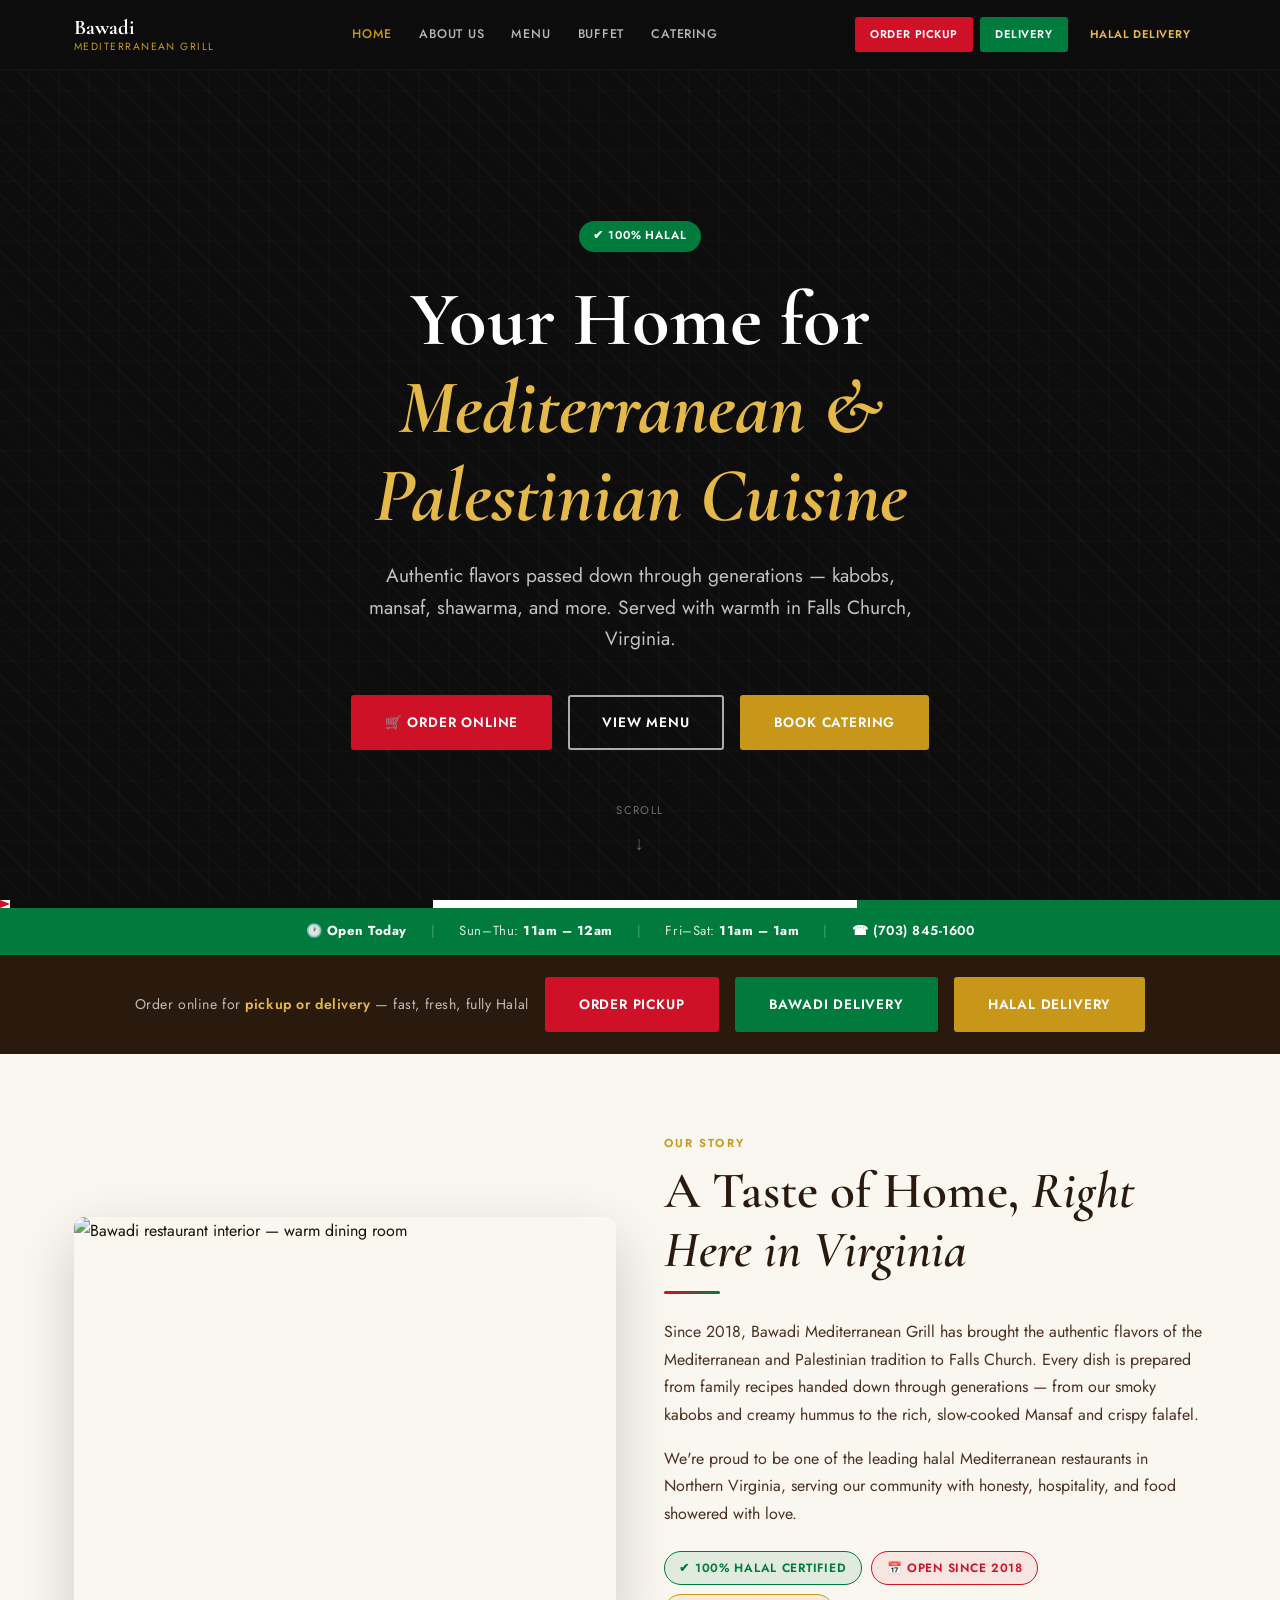
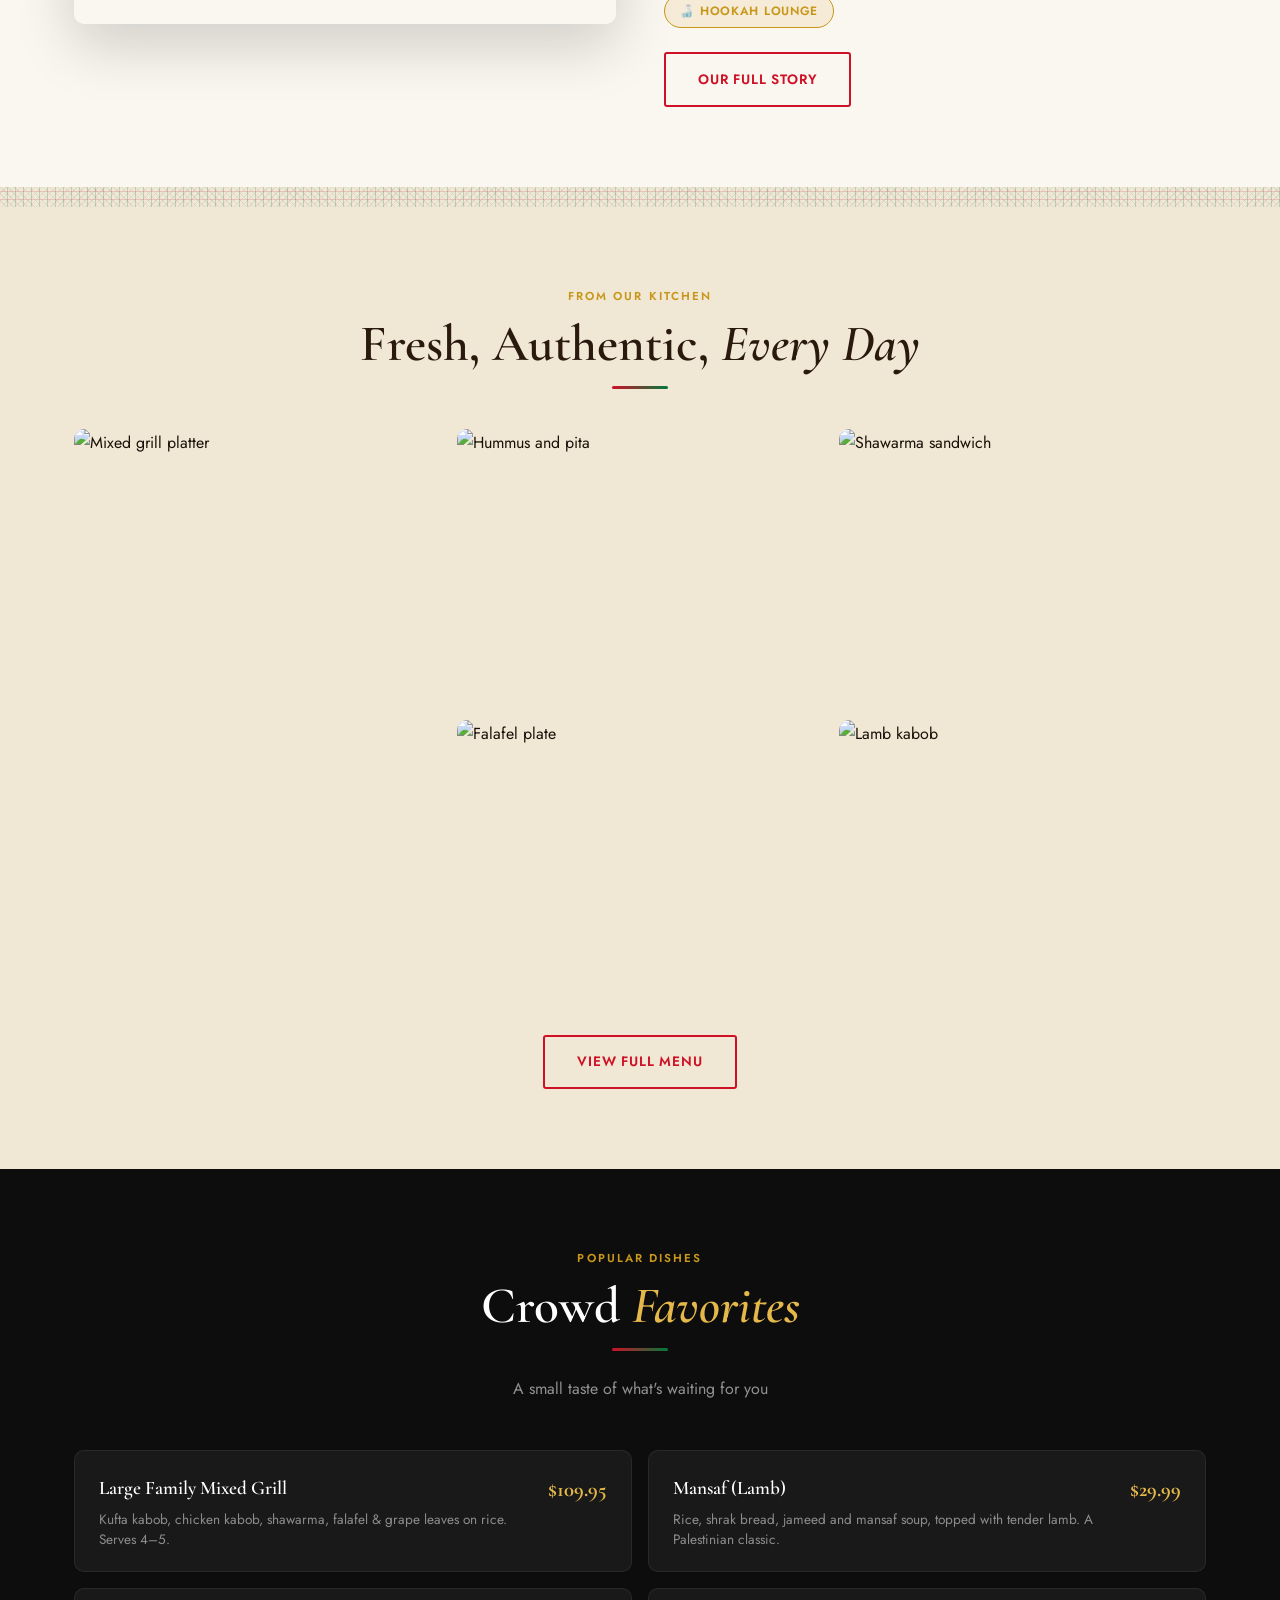
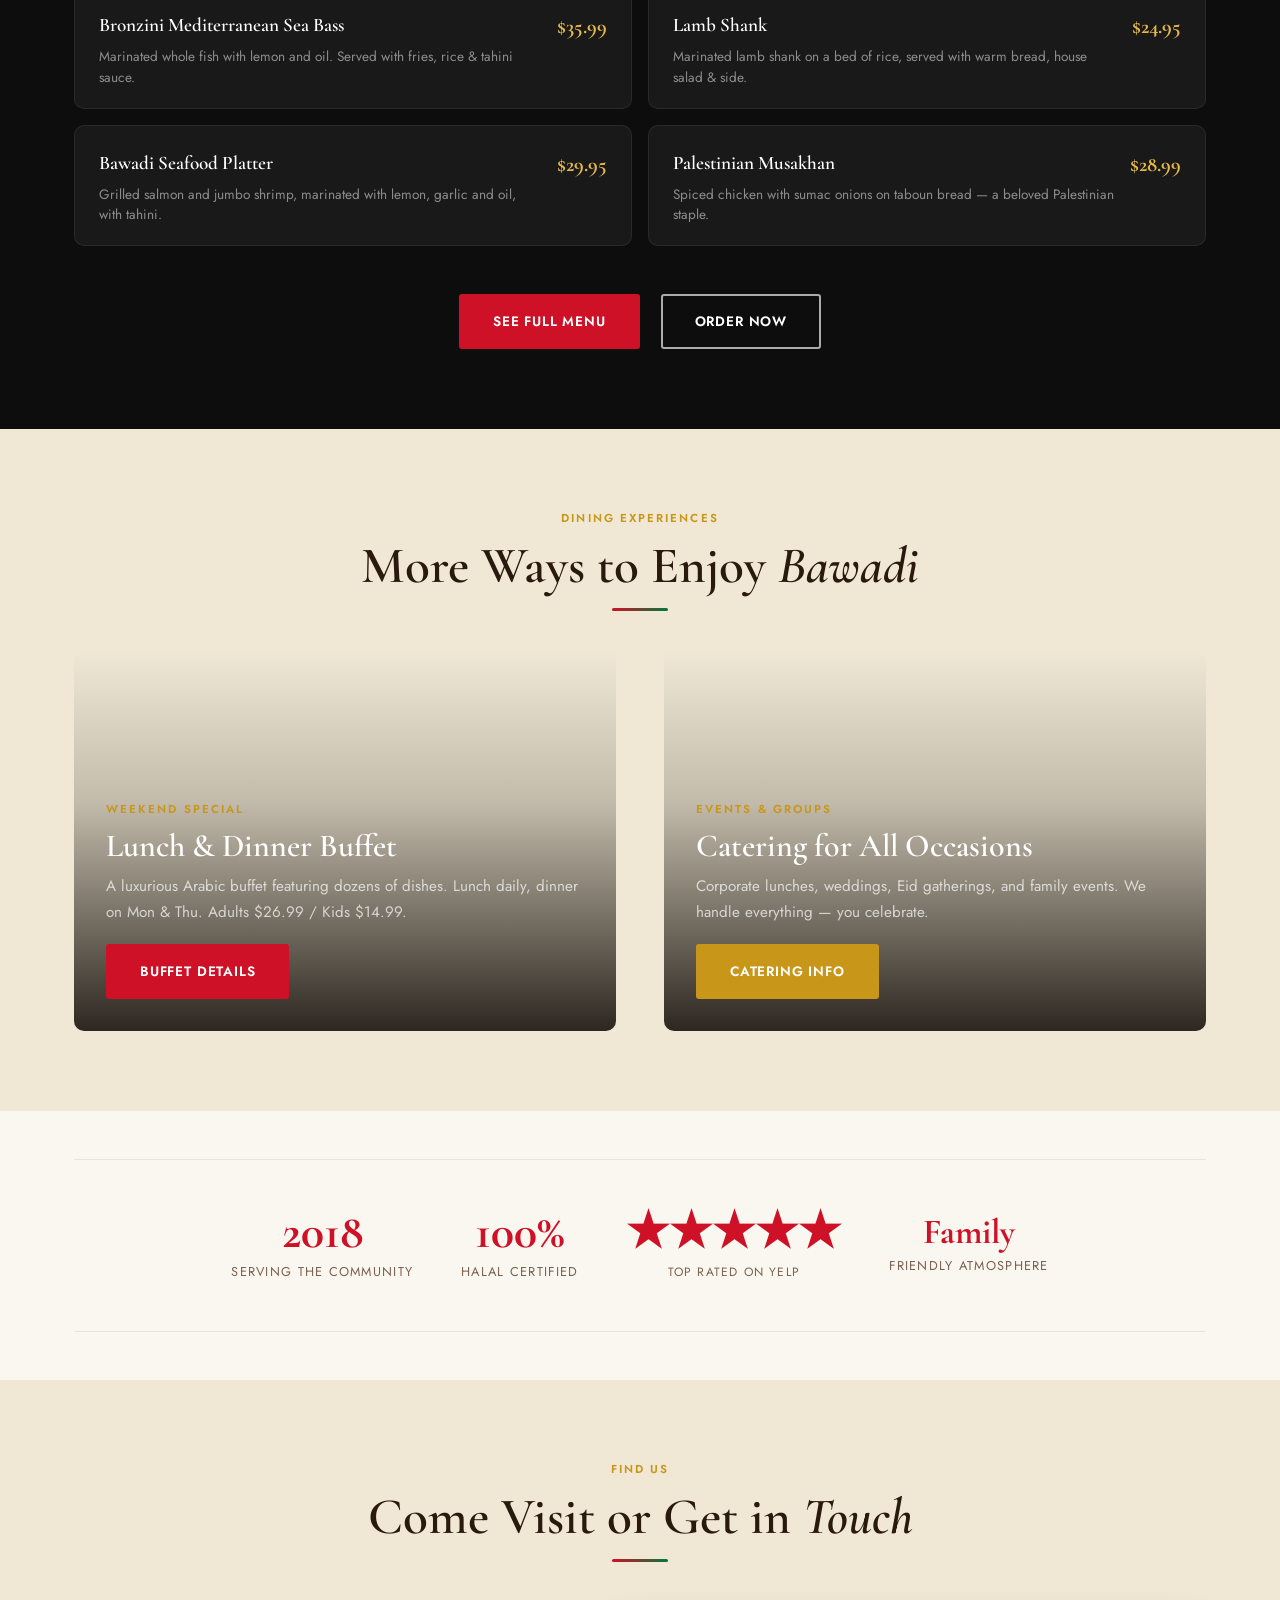
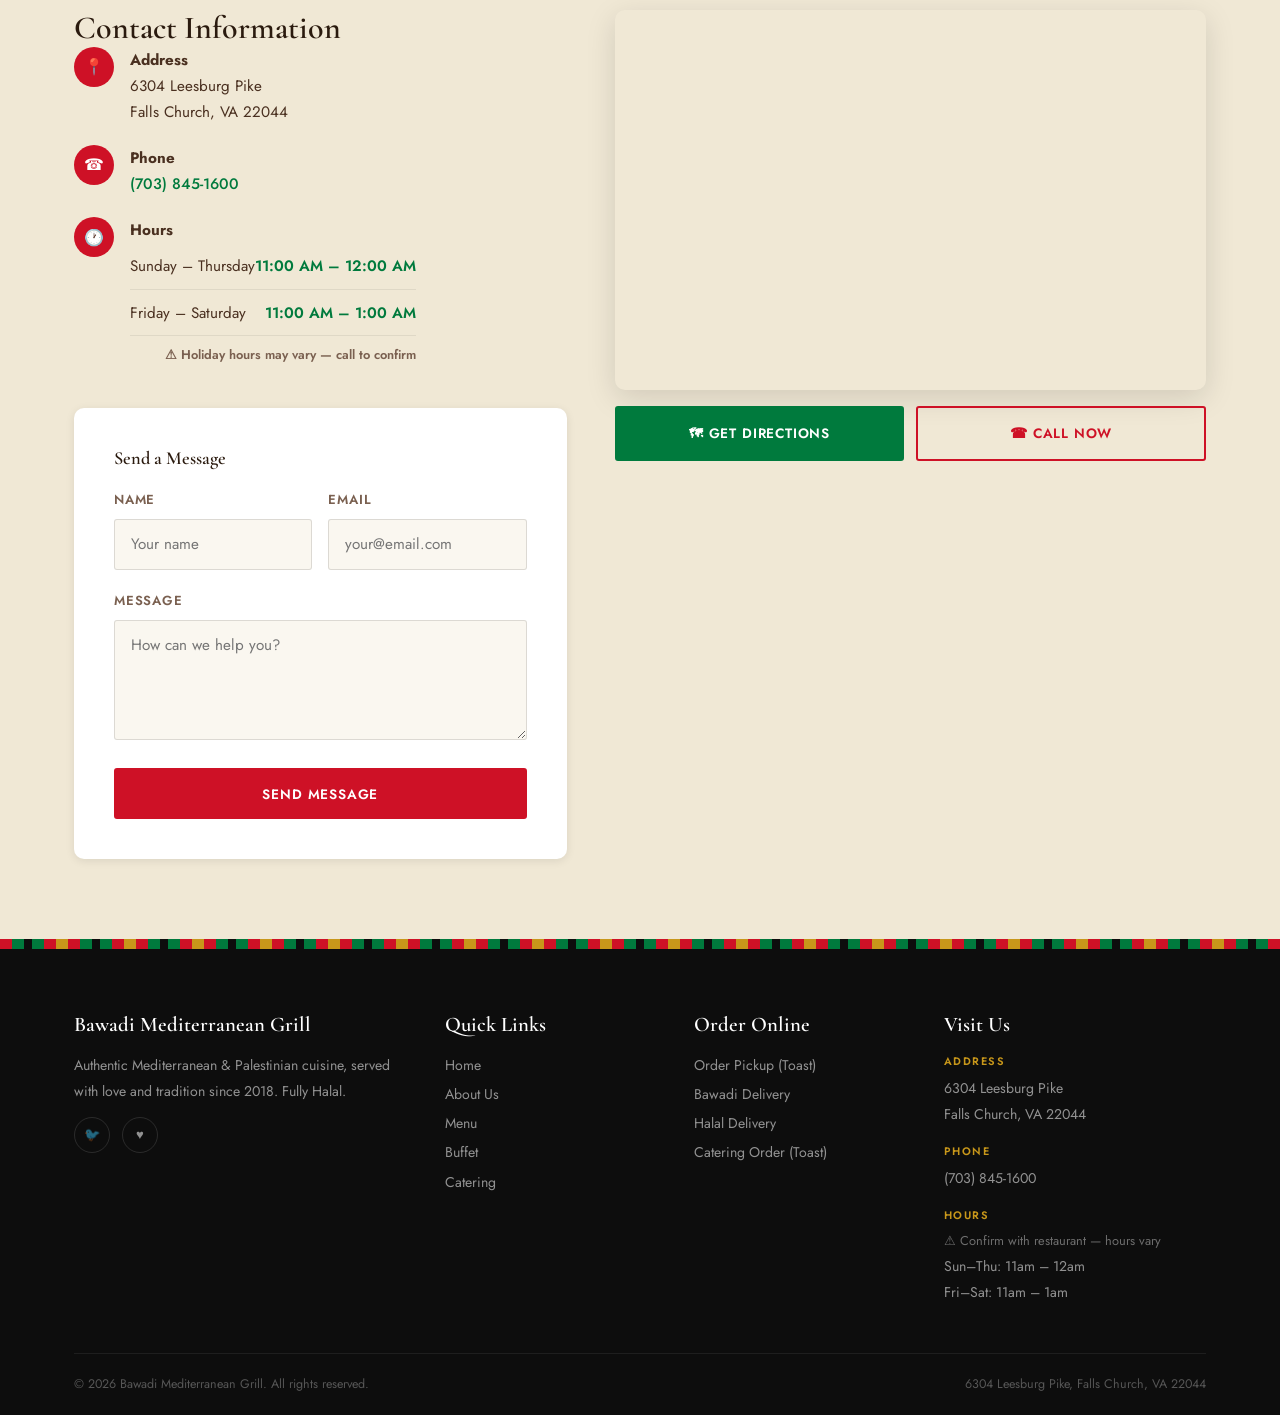
==== index.html @ a2471df7 "Add files via upload" ====
<!DOCTYPE html>
<html lang="en">
<head>
  <meta charset="UTF-8">
  <meta name="viewport" content="width=device-width, initial-scale=1.0">
  <meta name="description" content="Bawadi Mediterranean Grill — Authentic Palestinian & Mediterranean cuisine in Falls Church, VA. Fully Halal. Dine-in, buffet, catering & online ordering.">
  <title>Bawadi Mediterranean Grill | Falls Church, VA</title>
  <link rel="stylesheet" href="css/style.css">
  <style>
    /* ── HOME-SPECIFIC STYLES ── */

    /* Hero */
    .hero {
      min-height: 100vh;
      background: var(--black);
      display: flex; align-items: center; justify-content: center;
      position: relative; overflow: hidden;
      padding-top: var(--nav-h);
    }
    .hero-bg {
      position: absolute; inset: 0;
      background-image: url('https://images.unsplash.com/photo-1544025162-d76594f71c88?w=1600&q=80');
      background-size: cover; background-position: center;
      filter: brightness(.38);
    }
    /* Subtle keffiyeh overlay */
    .hero-keffiyeh {
      position: absolute; inset: 0; z-index: 1;
      background-image:
        repeating-linear-gradient(90deg, transparent, transparent 28px, rgba(0,122,61,.06) 28px, rgba(0,122,61,.06) 30px),
        repeating-linear-gradient(0deg, transparent, transparent 28px, rgba(206,17,38,.04) 28px, rgba(206,17,38,.04) 30px),
        repeating-linear-gradient(45deg, transparent, transparent 18px, rgba(255,255,255,.02) 18px, rgba(255,255,255,.02) 20px);
      pointer-events: none;
    }
    .hero-content {
      position: relative; z-index: 2;
      text-align: center; padding: 3rem 1.5rem;
      max-width: 860px; margin: 0 auto;
    }
    .hero-halal { margin-bottom: 1.5rem; }
    .hero h1 { color: var(--white); margin-bottom: .6rem; }
    .hero h1 em { font-style: italic; color: var(--gold-lt); }
    .hero-sub {
      font-size: clamp(1rem, 2vw, 1.2rem); color: rgba(255,255,255,.75);
      margin: 1.2rem auto 2.5rem; max-width: 560px; line-height: 1.65;
    }
    .hero-btns { display: flex; flex-wrap: wrap; gap: 1rem; justify-content: center; }
    .hero-scroll {
      position: absolute; bottom: 2.5rem; left: 50%; transform: translateX(-50%);
      z-index: 2; display: flex; flex-direction: column; align-items: center; gap: .4rem;
      color: rgba(255,255,255,.4); font-size: .7rem; letter-spacing: .12em; text-transform: uppercase;
      animation: bounce 2s ease-in-out infinite;
    }
    .hero-scroll::after { content: '↓'; font-size: 1.2rem; color: rgba(255,255,255,.35); }
    @keyframes bounce { 0%,100%{transform:translateX(-50%) translateY(0)} 50%{transform:translateX(-50%) translateY(6px)} }

    /* Palestinian flag banner strip */
    .flag-banner {
      display: flex; height: 8px; width: 100%;
    }
    .flag-banner .fb-black  { flex: 1; background: var(--black); }
    .flag-banner .fb-white  { flex: 1; background: var(--white); }
    .flag-banner .fb-green  { flex: 1; background: var(--pal-green); }
    .flag-banner .fb-tri    { width: 0; height: 0; border-top: 4px solid transparent; border-bottom: 4px solid transparent; border-left: 10px solid var(--pal-red); flex-shrink: 0; }

    /* Order strip */
    .order-strip {
      background: var(--walnut); padding: 1.4rem 0;
    }
    .order-strip-inner {
      display: flex; flex-wrap: wrap; align-items: center; justify-content: center;
      gap: 1rem; text-align: center;
    }
    .order-strip-text {
      color: rgba(255,255,255,.7); font-size: .88rem; letter-spacing: .04em;
    }
    .order-strip-text strong { color: var(--gold-lt); font-weight: 600; }

    /* Hours strip */
    .hours-strip {
      background: var(--pal-green); padding: .75rem 0;
    }
    .hours-strip-inner {
      display: flex; flex-wrap: wrap; align-items: center; justify-content: center;
      gap: 1.5rem;
    }
    .hours-strip span { color: rgba(255,255,255,.85); font-size: .82rem; letter-spacing: .04em; }
    .hours-strip strong { color: var(--white); }
    .hours-strip .sep { color: rgba(255,255,255,.3); }

    /* About section */
    .about-section { background: var(--cream); }
    .about-img-wrap { position: relative; border-radius: var(--radius-lg); overflow: hidden; box-shadow: var(--shadow-lg); }
    .about-img-wrap::before {
      content: '';
      position: absolute; top: -12px; left: -12px;
      width: 80px; height: 80px; z-index: -1;
      background: repeating-linear-gradient(45deg, var(--pal-red) 0, var(--pal-red) 2px, transparent 0, transparent 50%) 0 0 / 8px 8px;
      border-radius: var(--radius);
    }
    .about-badges { display: flex; flex-wrap: wrap; gap: .6rem; margin: 1.5rem 0; }
    .badge {
      display: inline-flex; align-items: center; gap: .4rem;
      font-size: .75rem; font-weight: 600; letter-spacing: .06em; text-transform: uppercase;
      padding: .35rem .9rem; border-radius: 999px; border: 1.5px solid;
    }
    .badge-green { background: rgba(0,122,61,.1); color: var(--pal-green); border-color: var(--pal-green); }
    .badge-red { background: rgba(206,17,38,.08); color: var(--pal-red); border-color: var(--pal-red); }
    .badge-gold { background: rgba(200,151,26,.12); color: var(--gold); border-color: var(--gold); }

    /* Food gallery */
    .gallery-section { background: var(--cream-dk); }
    .gallery-grid {
      display: grid;
      grid-template-columns: repeat(3, 1fr);
      grid-template-rows: auto auto;
      gap: 1rem;
    }
    .gallery-grid .g-main {
      grid-column: 1; grid-row: 1 / 3;
      aspect-ratio: 3/4; overflow: hidden; border-radius: var(--radius-lg);
    }
    .gallery-grid .g-sm { aspect-ratio: 4/3; overflow: hidden; border-radius: var(--radius-lg); }
    .gallery-grid img { width: 100%; height: 100%; object-fit: cover; transition: transform .5s ease; }
    .gallery-grid .g-main:hover img,
    .gallery-grid .g-sm:hover img { transform: scale(1.04); }

    /* Feature cards (Buffet / Catering teaser) */
    .feature-card {
      position: relative; border-radius: var(--radius-lg); overflow: hidden;
      min-height: 380px; display: flex; align-items: flex-end;
    }
    .feature-card-bg {
      position: absolute; inset: 0;
      background-size: cover; background-position: center;
      transition: transform .5s ease;
    }
    .feature-card:hover .feature-card-bg { transform: scale(1.04); }
    .feature-card-overlay {
      position: absolute; inset: 0;
      background: linear-gradient(to top, rgba(10,5,0,.85) 0%, rgba(10,5,0,.2) 60%, transparent 100%);
    }
    .feature-card-body {
      position: relative; z-index: 1; padding: 2rem;
    }
    .feature-card-body h3 { color: var(--white); margin-bottom: .5rem; }
    .feature-card-body p { color: rgba(255,255,255,.7); font-size: .95rem; margin-bottom: 1.2rem; }

    /* Specials / menu preview */
    .menu-preview { background: var(--black); }
    .menu-preview h2 { color: var(--white); }
    .menu-preview .section-label { color: var(--gold); }
    .menu-item-card {
      background: rgba(255,255,255,.05); border: 1px solid rgba(255,255,255,.07);
      border-radius: var(--radius-lg); padding: 1.3rem 1.5rem;
      display: flex; justify-content: space-between; align-items: flex-start; gap: 1rem;
      transition: background var(--transition), border-color var(--transition);
    }
    .menu-item-card:hover { background: rgba(255,255,255,.09); border-color: rgba(200,151,26,.3); }
    .menu-item-name { font-family: var(--font-display); font-size: 1.2rem; font-weight: 600; color: var(--white); }
    .menu-item-desc { font-size: .85rem; color: rgba(255,255,255,.5); margin-top: .25rem; line-height: 1.5; }
    .menu-item-price { font-family: var(--font-display); font-size: 1.3rem; font-weight: 700; color: var(--gold-lt); white-space: nowrap; }
    .menu-preview-grid { display: grid; grid-template-columns: 1fr 1fr; gap: 1rem; }

    /* Testimonials / trust */
    .trust-section { background: var(--cream); }
    .trust-bar {
      display: flex; flex-wrap: wrap; align-items: center; justify-content: center;
      gap: 3rem; padding: 3rem 0; border-top: 1px solid rgba(0,0,0,.08); border-bottom: 1px solid rgba(0,0,0,.08);
    }
    .trust-stat { text-align: center; }
    .trust-stat-num { font-family: var(--font-display); font-size: 3rem; font-weight: 700; color: var(--pal-red); line-height: 1; }
    .trust-stat-label { font-size: .8rem; letter-spacing: .1em; text-transform: uppercase; color: var(--text-muted); margin-top: .35rem; }

    /* Map + contact */
    .contact-section { background: var(--cream-dk); }
    .contact-grid { display: grid; grid-template-columns: 1fr 1.2fr; gap: 3rem; align-items: start; }
    .contact-info h3 { margin-bottom: 1.5rem; }
    .contact-row { display: flex; align-items: flex-start; gap: 1rem; margin-bottom: 1.25rem; }
    .contact-icon {
      width: 40px; height: 40px; border-radius: 50%; flex-shrink: 0;
      background: var(--pal-red); color: var(--white);
      display: flex; align-items: center; justify-content: center; font-size: 1rem;
    }
    .contact-row p { font-size: .95rem; }
    .contact-row a { color: var(--pal-green); font-weight: 500; }
    .contact-row a:hover { text-decoration: underline; }
    .map-wrap { border-radius: var(--radius-lg); overflow: hidden; box-shadow: var(--shadow-md); }
    .map-wrap iframe { width: 100%; height: 380px; border: 0; display: block; }

    /* Contact form */
    .contact-form { background: var(--white); border-radius: var(--radius-lg); padding: 2.5rem; box-shadow: var(--shadow-sm); margin-top: 2rem; }
    .form-group { margin-bottom: 1.25rem; }
    .form-group label { display: block; font-size: .82rem; font-weight: 600; letter-spacing: .06em; text-transform: uppercase; color: var(--text-muted); margin-bottom: .45rem; }
    .form-group input,.form-group textarea {
      width: 100%; padding: .85rem 1rem; border: 1.5px solid rgba(0,0,0,.12);
      border-radius: var(--radius); font-family: var(--font-body); font-size: .95rem;
      background: var(--cream); color: var(--text-dark); transition: border-color var(--transition);
    }
    .form-group input:focus,.form-group textarea:focus { outline: none; border-color: var(--pal-green); }
    .form-group textarea { height: 120px; resize: vertical; }
    .form-row { display: grid; grid-template-columns: 1fr 1fr; gap: 1rem; }

    @media (max-width: 768px) {
      .gallery-grid { grid-template-columns: 1fr 1fr; }
      .gallery-grid .g-main { grid-column: 1 / -1; grid-row: auto; aspect-ratio: 16/9; }
      .menu-preview-grid { grid-template-columns: 1fr; }
      .contact-grid { grid-template-columns: 1fr; }
      .form-row { grid-template-columns: 1fr; }
      .hero-btns .btn { width: 100%; justify-content: center; }
    }
    @media (max-width: 480px) {
      .gallery-grid { grid-template-columns: 1fr; }
    }
  </style>
</head>
<body>

  <!-- NAV + FOOTER injected by layout.js -->

  <!-- ═══ HERO ═══ -->
  <section class="hero">
    <div class="hero-bg"></div>
    <div class="hero-keffiyeh"></div>
    <div class="hero-content">
      <div class="hero-halal">
        <span class="halal-badge">&#x2714; 100% Halal</span>
      </div>
      <h1>Your Home for<br><em>Mediterranean &</em><br><em>Palestinian Cuisine</em></h1>
      <p class="hero-sub">Authentic flavors passed down through generations — kabobs, mansaf, shawarma, and more. Served with warmth in Falls Church, Virginia.</p>
      <div class="hero-btns">
        <a href="https://www.toasttab.com/bawadi-mediterranean-grill/v2/online-order#!/" target="_blank" rel="noopener" class="btn btn-primary">&#x1F6D2; Order Online</a>
        <a href="menu.html" class="btn btn-secondary">View Menu</a>
        <a href="catering.html" class="btn btn-gold">Book Catering</a>
      </div>
    </div>
    <div class="hero-scroll">Scroll</div>
  </section>

  <!-- Palestinian flag strip -->
  <div class="flag-banner">
    <div class="fb-tri"></div>
    <div class="fb-black"></div>
    <div class="fb-white"></div>
    <div class="fb-green"></div>
  </div>

  <!-- ═══ HOURS STRIP ═══ -->
  <div class="hours-strip">
    <div class="container">
      <div class="hours-strip-inner">
        <span>&#x1F550; <strong>Open Today</strong></span>
        <span class="sep">|</span>
        <span>Sun–Thu: <strong>11am – 12am</strong></span>
        <span class="sep">|</span>
        <span>Fri–Sat: <strong>11am – 1am</strong></span>
        <span class="sep">|</span>
        <span><a href="tel:7038451600" style="color:var(--white);font-weight:600;">&#x260E; (703) 845-1600</a></span>
      </div>
    </div>
  </div>

  <!-- ═══ ORDER STRIP ═══ -->
  <div class="order-strip">
    <div class="container">
      <div class="order-strip-inner">
        <span class="order-strip-text">Order online for <strong>pickup or delivery</strong> — fast, fresh, fully Halal</span>
        <a href="https://www.toasttab.com/bawadi-mediterranean-grill/v2/online-order#!/" target="_blank" rel="noopener" class="btn btn-primary">Order Pickup</a>
        <a href="https://www.toasttab.com/bawadi-mediterranean-grill/v2/online-order#!/" target="_blank" rel="noopener" class="btn btn-green">Bawadi Delivery</a>
        <a href="https://www.halal.delivery/order/restaurant/bawadi-mediterranean-grill--menu/3" target="_blank" rel="noopener" class="btn btn-gold">Halal Delivery</a>
      </div>
    </div>
  </div>

  <!-- ═══ ABOUT ═══ -->
  <section class="section about-section">
    <div class="container">
      <div class="grid-2">
        <div class="anim">
          <div class="about-img-wrap aspect-4-3">
            <img class="img-cover" src="https://images.unsplash.com/photo-1555396273-367ea4eb4db5?w=900&q=80" alt="Bawadi restaurant interior — warm dining room">
          </div>
        </div>
        <div class="anim anim-delay-2">
          <span class="section-label">Our Story</span>
          <h2>A Taste of Home, <em style="font-style:italic">Right Here in Virginia</em></h2>
          <div class="divider"></div>
          <p>Since 2018, Bawadi Mediterranean Grill has brought the authentic flavors of the Mediterranean and Palestinian tradition to Falls Church. Every dish is prepared from family recipes handed down through generations — from our smoky kabobs and creamy hummus to the rich, slow-cooked Mansaf and crispy falafel.</p>
          <p style="margin-top:1rem;">We're proud to be one of the leading halal Mediterranean restaurants in Northern Virginia, serving our community with honesty, hospitality, and food showered with love.</p>
          <div class="about-badges">
            <span class="badge badge-green">&#x2714; 100% Halal Certified</span>
            <span class="badge badge-red">&#x1F4C5; Open Since 2018</span>
            <span class="badge badge-gold">&#x1F376; Hookah Lounge</span>
          </div>
          <a href="about.html" class="btn btn-outline">Our Full Story</a>
        </div>
      </div>
    </div>
  </section>

  <!-- Keffiyeh band divider -->
  <div class="keffiyeh-band"></div>

  <!-- ═══ FOOD GALLERY ═══ -->
  <section class="section gallery-section">
    <div class="container">
      <div class="text-center anim" style="margin-bottom:2.5rem;">
        <span class="section-label">From Our Kitchen</span>
        <h2>Fresh, Authentic, <em style="font-style:italic">Every Day</em></h2>
        <div class="divider center"></div>
      </div>
      <div class="gallery-grid anim anim-delay-1">
        <div class="g-main">
          <img class="img-cover" src="https://images.unsplash.com/photo-1544025162-d76594f71c88?w=800&q=80" alt="Mixed grill platter">
        </div>
        <div class="g-sm">
          <img class="img-cover" src="https://images.unsplash.com/photo-1529006557810-274b9b2fc783?w=700&q=80" alt="Hummus and pita">
        </div>
        <div class="g-sm">
          <img class="img-cover" src="https://images.unsplash.com/photo-1598515213692-3caef16aacc0?w=700&q=80" alt="Shawarma sandwich">
        </div>
        <div class="g-sm">
          <img class="img-cover" src="https://images.unsplash.com/photo-1615361200141-f45040f367be?w=700&q=80" alt="Falafel plate">
        </div>
        <div class="g-sm">
          <img class="img-cover" src="https://images.unsplash.com/photo-1603360946369-dc9bb6258143?w=700&q=80" alt="Lamb kabob">
        </div>
      </div>
      <div class="text-center" style="margin-top:2.5rem;">
        <a href="menu.html" class="btn btn-outline">View Full Menu</a>
      </div>
    </div>
  </section>

  <!-- ═══ MENU PREVIEW ═══ -->
  <section class="section menu-preview">
    <div class="container">
      <div class="text-center anim" style="margin-bottom:3rem;">
        <span class="section-label">Popular Dishes</span>
        <h2 style="color:var(--white);">Crowd <em style="font-style:italic;color:var(--gold-lt);">Favorites</em></h2>
        <div class="divider center"></div>
        <p style="color:rgba(255,255,255,.55);">A small taste of what's waiting for you</p>
      </div>
      <div class="menu-preview-grid">
        <div class="menu-item-card anim">
          <div>
            <div class="menu-item-name">Large Family Mixed Grill</div>
            <div class="menu-item-desc">Kufta kabob, chicken kabob, shawarma, falafel & grape leaves on rice. Serves 4–5.</div>
          </div>
          <div class="menu-item-price">$109.95</div>
        </div>
        <div class="menu-item-card anim anim-delay-1">
          <div>
            <div class="menu-item-name">Mansaf (Lamb)</div>
            <div class="menu-item-desc">Rice, shrak bread, jameed and mansaf soup, topped with tender lamb. A Palestinian classic.</div>
          </div>
          <div class="menu-item-price">$29.99</div>
        </div>
        <div class="menu-item-card anim anim-delay-2">
          <div>
            <div class="menu-item-name">Bronzini Mediterranean Sea Bass</div>
            <div class="menu-item-desc">Marinated whole fish with lemon and oil. Served with fries, rice & tahini sauce.</div>
          </div>
          <div class="menu-item-price">$35.99</div>
        </div>
        <div class="menu-item-card anim anim-delay-3">
          <div>
            <div class="menu-item-name">Lamb Shank</div>
            <div class="menu-item-desc">Marinated lamb shank on a bed of rice, served with warm bread, house salad & side.</div>
          </div>
          <div class="menu-item-price">$24.95</div>
        </div>
        <div class="menu-item-card anim">
          <div>
            <div class="menu-item-name">Bawadi Seafood Platter</div>
            <div class="menu-item-desc">Grilled salmon and jumbo shrimp, marinated with lemon, garlic and oil, with tahini.</div>
          </div>
          <div class="menu-item-price">$29.95</div>
        </div>
        <div class="menu-item-card anim anim-delay-1">
          <div>
            <div class="menu-item-name">Palestinian Musakhan</div>
            <div class="menu-item-desc">Spiced chicken with sumac onions on taboun bread — a beloved Palestinian staple.</div>
          </div>
          <div class="menu-item-price">$28.99</div>
        </div>
      </div>
      <div class="text-center" style="margin-top:3rem;">
        <a href="menu.html" class="btn btn-primary">See Full Menu</a>
        <a href="https://www.toasttab.com/bawadi-mediterranean-grill/v2/online-order#!/" target="_blank" rel="noopener" class="btn btn-secondary" style="margin-left:1rem;">Order Now</a>
      </div>
    </div>
  </section>

  <!-- ═══ BUFFET + CATERING TEASERS ═══ -->
  <section class="section" style="background:var(--cream-dk);">
    <div class="container">
      <div class="text-center anim" style="margin-bottom:2.5rem;">
        <span class="section-label">Dining Experiences</span>
        <h2>More Ways to Enjoy <em style="font-style:italic">Bawadi</em></h2>
        <div class="divider center"></div>
      </div>
      <div class="grid-2" style="align-items:stretch;">
        <div class="feature-card anim">
          <div class="feature-card-bg" style="background-image:url('https://images.unsplash.com/photo-1555244162-803834f70033?w=900&q=80');"></div>
          <div class="feature-card-overlay"></div>
          <div class="feature-card-body">
            <span class="section-label">Weekend Special</span>
            <h3>Lunch & Dinner Buffet</h3>
            <p>A luxurious Arabic buffet featuring dozens of dishes. Lunch daily, dinner on Mon & Thu. Adults $26.99 / Kids $14.99.</p>
            <a href="buffet.html" class="btn btn-primary">Buffet Details</a>
          </div>
        </div>
        <div class="feature-card anim anim-delay-2">
          <div class="feature-card-bg" style="background-image:url('https://images.unsplash.com/photo-1530062845289-9109b2c9c868?w=900&q=80');"></div>
          <div class="feature-card-overlay"></div>
          <div class="feature-card-body">
            <span class="section-label">Events & Groups</span>
            <h3>Catering for All Occasions</h3>
            <p>Corporate lunches, weddings, Eid gatherings, and family events. We handle everything — you celebrate.</p>
            <a href="catering.html" class="btn btn-gold">Catering Info</a>
          </div>
        </div>
      </div>
    </div>
  </section>

  <!-- ═══ TRUST BAR ═══ -->
  <section class="section-sm trust-section">
    <div class="container">
      <div class="trust-bar anim">
        <div class="trust-stat">
          <div class="trust-stat-num">2018</div>
          <div class="trust-stat-label">Serving the community</div>
        </div>
        <div class="trust-stat">
          <div class="trust-stat-num">100%</div>
          <div class="trust-stat-label">Halal certified</div>
        </div>
        <div class="trust-stat">
          <div class="trust-stat-num">&#x2605;&#x2605;&#x2605;&#x2605;&#x2605;</div>
          <div class="trust-stat-label" style="font-size:.75rem;">Top rated on Yelp</div>
        </div>
        <div class="trust-stat">
          <div class="trust-stat-num" style="font-size:2.2rem;">Family</div>
          <div class="trust-stat-label">Friendly atmosphere</div>
        </div>
      </div>
    </div>
  </section>

  <!-- ═══ CONTACT + MAP ═══ -->
  <section class="section contact-section">
    <div class="container">
      <div class="text-center anim" style="margin-bottom:3rem;">
        <span class="section-label">Find Us</span>
        <h2>Come Visit or Get in <em style="font-style:italic">Touch</em></h2>
        <div class="divider center"></div>
      </div>
      <div class="contact-grid">
        <div class="anim">
          <h3>Contact Information</h3>
          <div class="contact-row">
            <div class="contact-icon">&#x1F4CD;</div>
            <div>
              <p><strong>Address</strong></p>
              <p>6304 Leesburg Pike<br>Falls Church, VA 22044</p>
            </div>
          </div>
          <div class="contact-row">
            <div class="contact-icon">&#x260E;</div>
            <div>
              <p><strong>Phone</strong></p>
              <p><a href="tel:7038451600">(703) 845-1600</a></p>
            </div>
          </div>
          <div class="contact-row">
            <div class="contact-icon">&#x1F550;</div>
            <div>
              <p><strong>Hours</strong></p>
              <table class="hours-table">
                <tr><td>Sunday – Thursday</td><td>11:00 AM – 12:00 AM</td></tr>
                <tr><td>Friday – Saturday</td><td>11:00 AM – 1:00 AM</td></tr>
                <tr><td colspan="2" style="font-size:.8rem;color:var(--text-muted);padding-top:.5rem;">&#x26A0; Holiday hours may vary — call to confirm</td></tr>
              </table>
            </div>
          </div>
          <div class="contact-form">
            <h4 style="margin-bottom:1.25rem;">Send a Message</h4>
            <div class="form-row">
              <div class="form-group"><label>Name</label><input type="text" placeholder="Your name"></div>
              <div class="form-group"><label>Email</label><input type="email" placeholder="your@email.com"></div>
            </div>
            <div class="form-group"><label>Message</label><textarea placeholder="How can we help you?"></textarea></div>
            <button class="btn btn-primary" style="width:100%;justify-content:center;">Send Message</button>
          </div>
        </div>
        <div class="anim anim-delay-2">
          <div class="map-wrap">
            <iframe
              src="https://www.google.com/maps/embed?pb=!1m18!1m12!1m3!1d3105.5!2d-77.1545!3d38.8711!2m3!1f0!2f0!3f0!3m2!1i1024!2i768!4f13.1!3m3!1m2!1s0x89b7b48ed3c85e93%3A0x6686c6f15cc6c83a!2s6304%20Leesburg%20Pike%2C%20Falls%20Church%2C%20VA%2022044!5e0!3m2!1sen!2sus!4v1700000000000"
              allowfullscreen loading="lazy" referrerpolicy="no-referrer-when-downgrade"
              title="Bawadi Mediterranean Grill location">
            </iframe>
          </div>
          <div style="margin-top:1rem;display:flex;gap:.75rem;flex-wrap:wrap;">
            <a href="https://maps.google.com/?q=6304+Leesburg+Pike,+Falls+Church+VA+22044" target="_blank" rel="noopener" class="btn btn-green" style="flex:1;justify-content:center;">&#x1F5FA; Get Directions</a>
            <a href="tel:7038451600" class="btn btn-outline" style="flex:1;justify-content:center;">&#x260E; Call Now</a>
          </div>
        </div>
      </div>
    </div>
  </section>

  <script src="js/layout.js"></script>
  <script src="js/main.js"></script>
</body>
</html>
---- css/style.css ----
@import url('https://fonts.googleapis.com/css2?family=Cormorant+Garamond:ital,wght@0,400;0,600;0,700;1,400;1,600&family=Jost:wght@300;400;500;600&display=swap');

/* ═══════════════════════════════════════════════════
   BAWADI MEDITERRANEAN GRILL — Design System
   Palestinian-inspired: black, white, green, crimson-red
   with aged gold warmth and tatreez/keffiyeh accents
   ═══════════════════════════════════════════════════ */

:root {
  --black:        #0D0D0D;
  --pal-green:    #007A3D;
  --pal-green-dk: #005A2C;
  --pal-green-lt: #1A9A52;
  --pal-red:      #CE1126;
  --pal-red-dk:   #A50D1E;
  --white:        #FFFFFF;
  --cream:        #FAF7F0;
  --cream-dk:     #F0E8D5;
  --gold:         #C8971A;
  --gold-lt:      #E5B84A;
  --walnut:       #2A1A0E;
  --text-dark:    #1A1008;
  --text-mid:     #4A3020;
  --text-muted:   #7A6050;

  --nav-h: 70px;
  --max-w: 1180px;
  --radius: 3px;
  --radius-lg: 10px;
  --shadow-sm: 0 2px 10px rgba(10,10,10,.09);
  --shadow-md: 0 8px 30px rgba(10,10,10,.13);
  --shadow-lg: 0 20px 60px rgba(10,10,10,.18);
  --transition: .25s ease;
  --font-display: 'Cormorant Garamond', Georgia, serif;
  --font-body: 'Jost', sans-serif;
}

/* ── Reset ── */
*,*::before,*::after { box-sizing: border-box; margin: 0; padding: 0; }
html { scroll-behavior: smooth; }
body { font-family: var(--font-body); background: var(--cream); color: var(--text-dark); line-height: 1.72; overflow-x: hidden; }
img { max-width: 100%; display: block; }
a { color: inherit; text-decoration: none; }
ul { list-style: none; }

/* ── Typography ── */
h1,h2,h3,h4 { font-family: var(--font-display); line-height: 1.15; color: var(--walnut); }
h1 { font-size: clamp(2.6rem, 6vw, 4.8rem); font-weight: 700; }
h2 { font-size: clamp(2rem, 4vw, 3.2rem); font-weight: 600; }
h3 { font-size: clamp(1.4rem, 2.5vw, 2rem); font-weight: 600; }
h4 { font-size: 1.15rem; font-weight: 600; }
p { font-size: 1rem; color: var(--text-mid); }
.section-label { font-family: var(--font-body); font-size: .72rem; font-weight: 600; letter-spacing: .18em; text-transform: uppercase; color: var(--gold); display: block; margin-bottom: .5rem; }
.section-sub { font-size: 1.05rem; color: var(--text-muted); max-width: 580px; }
.text-center { text-align: center; }
.text-center .section-sub { margin: 0 auto; }
.text-white h1,.text-white h2,.text-white h3,.text-white h4 { color: var(--white); }
.text-white p, .text-white .section-sub { color: rgba(255,255,255,.7); }

/* ── Tatreez (Palestinian embroidery) stripe accent ── */
.tatreez-stripe {
  height: 10px;
  background: repeating-linear-gradient(90deg,
    var(--pal-red) 0px, var(--pal-red) 12px,
    var(--pal-green) 12px, var(--pal-green) 24px,
    var(--black) 24px, var(--black) 32px,
    var(--pal-green) 32px, var(--pal-green) 44px,
    var(--pal-red) 44px, var(--pal-red) 56px,
    var(--gold) 56px, var(--gold) 68px
  );
}

/* Keffiyeh CSS pattern (repeating diamond/crosshatch) */
.keffiyeh-band {
  height: 20px;
  background-color: var(--cream-dk);
  background-image:
    repeating-linear-gradient(90deg, transparent, transparent 7px, rgba(0,122,61,.22) 7px, rgba(0,122,61,.22) 8px),
    repeating-linear-gradient(0deg, transparent, transparent 7px, rgba(206,17,38,.16) 7px, rgba(206,17,38,.16) 8px),
    repeating-linear-gradient(45deg, transparent, transparent 4px, rgba(0,0,0,.06) 4px, rgba(0,0,0,.06) 5px),
    repeating-linear-gradient(-45deg, transparent, transparent 4px, rgba(0,0,0,.06) 4px, rgba(0,0,0,.06) 5px);
}

/* ── Buttons ── */
.btn { display: inline-flex; align-items: center; gap: .45rem; font-family: var(--font-body); font-size: .85rem; font-weight: 600; letter-spacing: .06em; text-transform: uppercase; padding: .85rem 2rem; border-radius: var(--radius); border: 2px solid transparent; cursor: pointer; transition: var(--transition); white-space: nowrap; }
.btn-primary { background: var(--pal-red); color: var(--white); border-color: var(--pal-red); }
.btn-primary:hover { background: var(--pal-red-dk); transform: translateY(-2px); box-shadow: var(--shadow-md); }
.btn-secondary { background: transparent; color: var(--white); border-color: rgba(255,255,255,.65); }
.btn-secondary:hover { background: rgba(255,255,255,.1); border-color: var(--white); }
.btn-green { background: var(--pal-green); color: var(--white); border-color: var(--pal-green); }
.btn-green:hover { background: var(--pal-green-dk); transform: translateY(-2px); box-shadow: var(--shadow-md); }
.btn-outline { background: transparent; color: var(--pal-red); border-color: var(--pal-red); }
.btn-outline:hover { background: var(--pal-red); color: var(--white); transform: translateY(-2px); }
.btn-gold { background: var(--gold); color: var(--white); border-color: var(--gold); }
.btn-gold:hover { background: #a67c12; transform: translateY(-2px); box-shadow: var(--shadow-md); }
.btn-dark { background: var(--black); color: var(--white); border-color: var(--black); }
.btn-dark:hover { background: #222; transform: translateY(-2px); }

/* ── Layout ── */
.container { max-width: var(--max-w); margin: 0 auto; padding: 0 1.5rem; }
.section { padding: 5rem 0; }
.section-sm { padding: 3rem 0; }
.grid-2 { display: grid; grid-template-columns: 1fr 1fr; gap: 3rem; align-items: center; }
.grid-3 { display: grid; grid-template-columns: repeat(3,1fr); gap: 2rem; }
.grid-4 { display: grid; grid-template-columns: repeat(4,1fr); gap: 1.5rem; }
.divider { width: 56px; height: 3px; margin: .75rem 0 1.5rem; background: linear-gradient(90deg, var(--pal-red), var(--pal-green)); border-radius: 2px; }
.divider.center { margin: .75rem auto 1.5rem; }
.card { background: var(--white); border-radius: var(--radius-lg); box-shadow: var(--shadow-sm); overflow: hidden; transition: transform var(--transition), box-shadow var(--transition); }
.card:hover { transform: translateY(-4px); box-shadow: var(--shadow-md); }
.card-body { padding: 1.5rem; }
.aspect-4-3 { aspect-ratio: 4/3; overflow: hidden; } .aspect-16-9 { aspect-ratio: 16/9; overflow: hidden; } .aspect-1 { aspect-ratio: 1; overflow: hidden; } .aspect-3-2 { aspect-ratio: 3/2; overflow: hidden; }
.img-cover { width: 100%; height: 100%; object-fit: cover; display: block; }
.bg-dark { background: var(--black); } .bg-green { background: var(--pal-green); } .bg-cream { background: var(--cream); } .bg-cream-dk { background: var(--cream-dk); } .bg-walnut { background: var(--walnut); }
.halal-badge { display: inline-flex; align-items: center; gap: .45rem; background: var(--pal-green); color: var(--white); font-size: .72rem; font-weight: 600; letter-spacing: .08em; text-transform: uppercase; padding: .35rem .9rem; border-radius: 999px; }

/* ── NAV ── */
.nav { position: fixed; top: 0; left: 0; right: 0; z-index: 1000; height: var(--nav-h); background: rgba(13,13,13,.97); backdrop-filter: blur(14px); display: flex; align-items: center; transition: box-shadow var(--transition); border-bottom: 1px solid rgba(255,255,255,.05); }
.nav.scrolled { box-shadow: 0 4px 30px rgba(0,0,0,.5); }
.nav-inner { max-width: var(--max-w); margin: 0 auto; padding: 0 1.5rem; width: 100%; display: flex; align-items: center; justify-content: space-between; gap: 1rem; }
.nav-logo { display: flex; align-items: center; gap: .7rem; flex-shrink: 0; }
.nav-logo img { height: 42px; width: auto; }
.nav-logo-text { font-family: var(--font-display); font-size: 1.3rem; font-weight: 700; color: var(--white); line-height: 1.1; }
.nav-logo-text span { display: block; font-size: .65rem; font-family: var(--font-body); font-weight: 400; letter-spacing: .14em; text-transform: uppercase; color: var(--gold); margin-top: 1px; }
.nav-links { display: flex; align-items: center; gap: .1rem; }
.nav-links a { font-size: .78rem; font-weight: 500; letter-spacing: .06em; text-transform: uppercase; color: rgba(255,255,255,.7); padding: .5rem .8rem; border-radius: var(--radius); transition: var(--transition); }
.nav-links a:hover { color: var(--white); }
.nav-links a.active { color: var(--gold); }
.nav-order-btns { display: flex; align-items: center; gap: .4rem; flex-shrink: 0; }
.nav-order-btns a { font-size: .7rem; font-weight: 600; letter-spacing: .05em; text-transform: uppercase; padding: .45rem .9rem; border-radius: var(--radius); border: 1.5px solid transparent; transition: var(--transition); }
.nav-btn-pickup { background: var(--pal-red); color: var(--white); border-color: var(--pal-red); }
.nav-btn-pickup:hover { background: var(--pal-red-dk); }
.nav-btn-delivery { background: var(--pal-green); color: var(--white); border-color: var(--pal-green); }
.nav-btn-delivery:hover { background: var(--pal-green-dk); }
.nav-btn-halal { background: transparent; color: var(--gold-lt); border-color: var(--gold); }
.nav-btn-halal:hover { background: var(--gold); color: var(--black); }
.nav-hamburger { display: none; flex-direction: column; gap: 5px; cursor: pointer; background: none; border: none; padding: .5rem; }
.nav-hamburger span { display: block; width: 24px; height: 2px; background: var(--white); border-radius: 2px; transition: var(--transition); }
.nav-hamburger.open span:nth-child(1) { transform: rotate(45deg) translate(5px,5px); }
.nav-hamburger.open span:nth-child(2) { opacity: 0; }
.nav-hamburger.open span:nth-child(3) { transform: rotate(-45deg) translate(5px,-5px); }
.nav-mobile { display: none; position: fixed; top: var(--nav-h); left: 0; right: 0; background: var(--black); z-index: 999; padding: 1.25rem 1.5rem; flex-direction: column; border-top: 1px solid rgba(255,255,255,.07); max-height: calc(100vh - var(--nav-h)); overflow-y: auto; }
.nav-mobile.open { display: flex; }
.nav-mobile a { font-size: .9rem; font-weight: 500; color: rgba(255,255,255,.75); padding: .85rem 0; border-bottom: 1px solid rgba(255,255,255,.06); letter-spacing: .04em; transition: var(--transition); }
.nav-mobile a:hover { color: var(--gold); }
.nav-mobile .mobile-order-btns { display: flex; flex-direction: column; gap: .6rem; margin-top: 1.25rem; }
.nav-mobile .mobile-order-btns a { text-align: center; padding: .85rem; border-radius: var(--radius); font-weight: 600; font-size: .85rem; letter-spacing: .04em; border: none; }
.mob-btn-pickup { background: var(--pal-red); color: var(--white); }
.mob-btn-delivery { background: var(--pal-green); color: var(--white); }
.mob-btn-halal { background: rgba(200,151,26,.15); color: var(--gold-lt); border: 1px solid var(--gold) !important; }

/* ── Page hero (inner pages) ── */
.page-hero { padding: calc(var(--nav-h) + 4rem) 0 4rem; background: var(--black); position: relative; overflow: hidden; }
.page-hero::after { content: ''; position: absolute; inset: 0; background: linear-gradient(135deg, rgba(0,122,61,.12) 0%, rgba(206,17,38,.08) 100%); pointer-events: none; }
.page-hero .container { position: relative; z-index: 1; }
.page-hero h1 { color: var(--white); }
.page-hero p { color: rgba(255,255,255,.6); font-size: 1.1rem; margin-top: .75rem; max-width: 600px; }

/* ── Scroll to top ── */
.scroll-top { position: fixed; bottom: 2rem; right: 2rem; z-index: 500; width: 44px; height: 44px; border-radius: 50%; background: var(--pal-red); color: var(--white); border: none; cursor: pointer; font-size: 1.1rem; display: flex; align-items: center; justify-content: center; box-shadow: var(--shadow-md); transition: var(--transition); opacity: 0; pointer-events: none; }
.scroll-top.visible { opacity: 1; pointer-events: auto; }
.scroll-top:hover { background: var(--pal-red-dk); transform: translateY(-3px); }

/* ── Hours table ── */
.hours-table { width: 100%; border-collapse: collapse; }
.hours-table td { padding: .6rem 0; font-size: .95rem; color: var(--text-mid); }
.hours-table td:last-child { text-align: right; font-weight: 600; color: var(--pal-green); }
.hours-table tr+tr td { border-top: 1px solid rgba(0,0,0,.07); }

/* ── Animate on scroll ── */
.anim { opacity: 0; transform: translateY(22px); transition: opacity .55s ease, transform .55s ease; }
.anim.visible { opacity: 1; transform: none; }
.anim-delay-1 { transition-delay: .1s; } .anim-delay-2 { transition-delay: .2s; } .anim-delay-3 { transition-delay: .3s; } .anim-delay-4 { transition-delay: .4s; }

/* ── FOOTER ── */
.footer { background: var(--black); color: rgba(255,255,255,.65); padding: 4rem 0 0; }
.footer-grid { display: grid; grid-template-columns: 1.6fr 1fr 1fr 1.3fr; gap: 3rem; padding-bottom: 3rem; }
.footer h4 { color: var(--white); font-family: var(--font-display); font-size: 1.3rem; margin-bottom: .9rem; }
.footer-col-label { font-size: .68rem; letter-spacing: .14em; text-transform: uppercase; color: var(--gold); display: block; margin-bottom: .3rem; margin-top: .9rem; font-weight: 600; }
.footer p,.footer a { font-size: .88rem; color: rgba(255,255,255,.55); line-height: 1.85; }
.footer a:hover { color: var(--gold-lt); }
.footer-links { display: flex; flex-direction: column; gap: .2rem; }
.footer-social { display: flex; gap: .75rem; margin-top: .85rem; }
.footer-social a { width: 36px; height: 36px; border-radius: 50%; border: 1px solid rgba(255,255,255,.12); display: flex; align-items: center; justify-content: center; font-size: .82rem; transition: var(--transition); color: rgba(255,255,255,.55); }
.footer-social a:hover { border-color: var(--gold); color: var(--gold); }
.footer-bottom { border-top: 1px solid rgba(255,255,255,.07); padding: 1.25rem 0; display: flex; align-items: center; justify-content: space-between; font-size: .78rem; color: rgba(255,255,255,.3); }

/* ── Responsive ── */
@media (max-width: 1024px) {
  .grid-4 { grid-template-columns: repeat(2,1fr); }
  .footer-grid { grid-template-columns: 1fr 1fr; }
  .nav-btn-halal { display: none; }
}
@media (max-width: 768px) {
  .section { padding: 3.5rem 0; }
  .grid-2 { grid-template-columns: 1fr; gap: 2rem; }
  .grid-3 { grid-template-columns: 1fr; gap: 1.5rem; }
  .nav-links,.nav-order-btns { display: none; }
  .nav-hamburger { display: flex; }
  .footer-grid { grid-template-columns: 1fr; gap: 2rem; }
  .footer-bottom { flex-direction: column; gap: .5rem; text-align: center; }
}
@media (max-width: 480px) {
  .grid-4 { grid-template-columns: 1fr; }
  h1 { font-size: 2.3rem; } h2 { font-size: 1.85rem; }
}
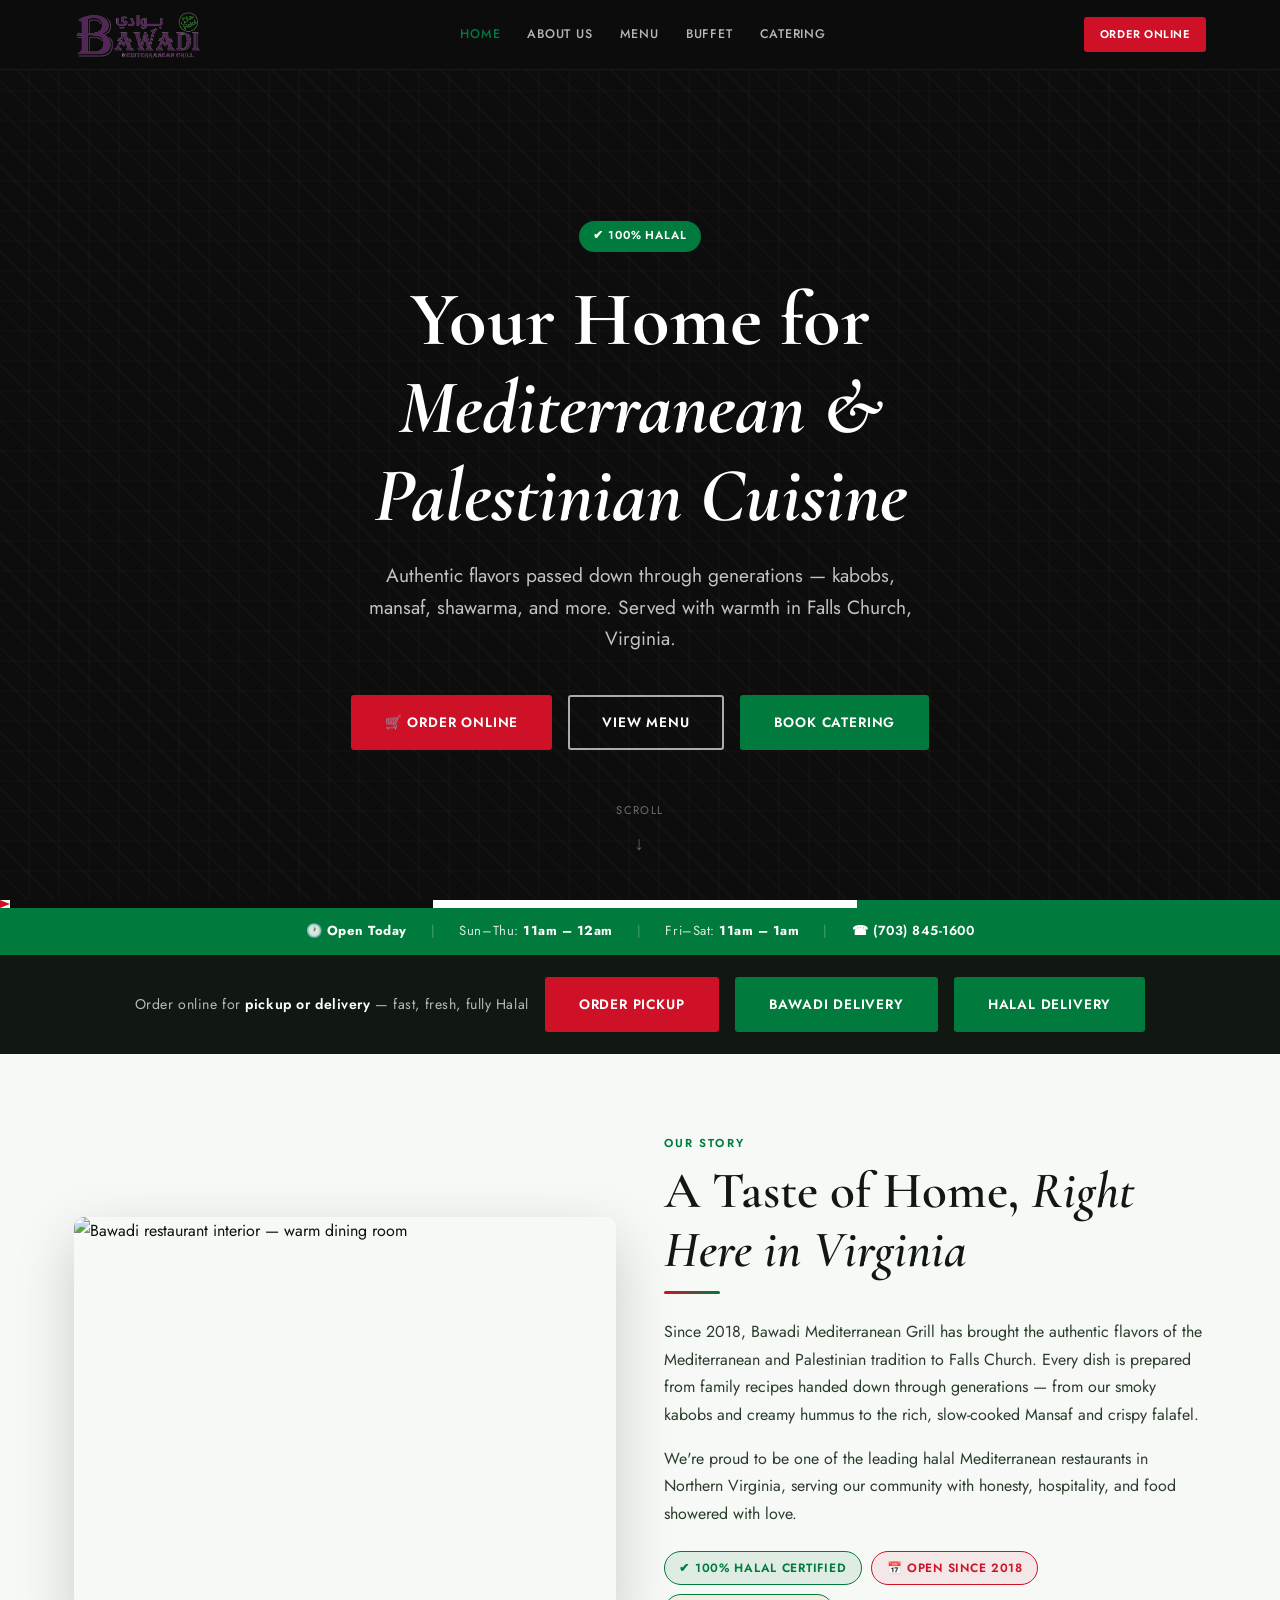
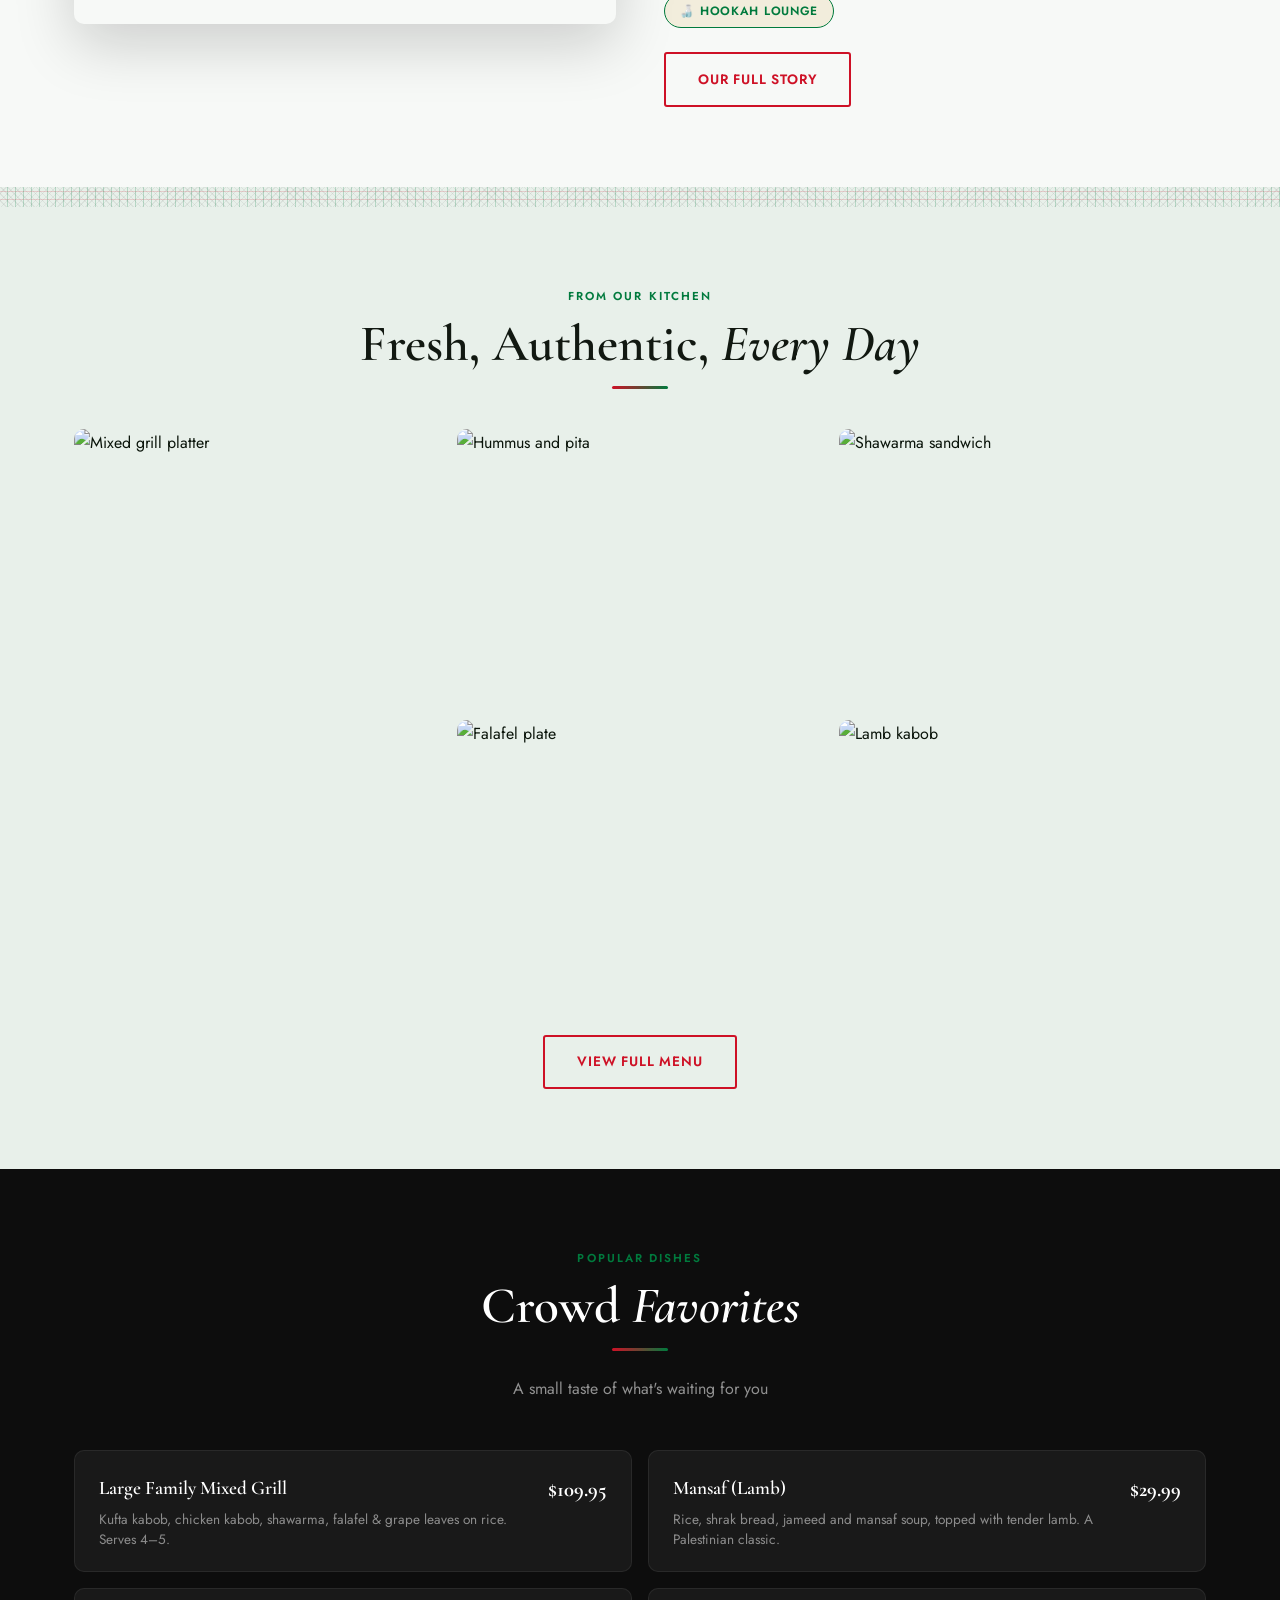
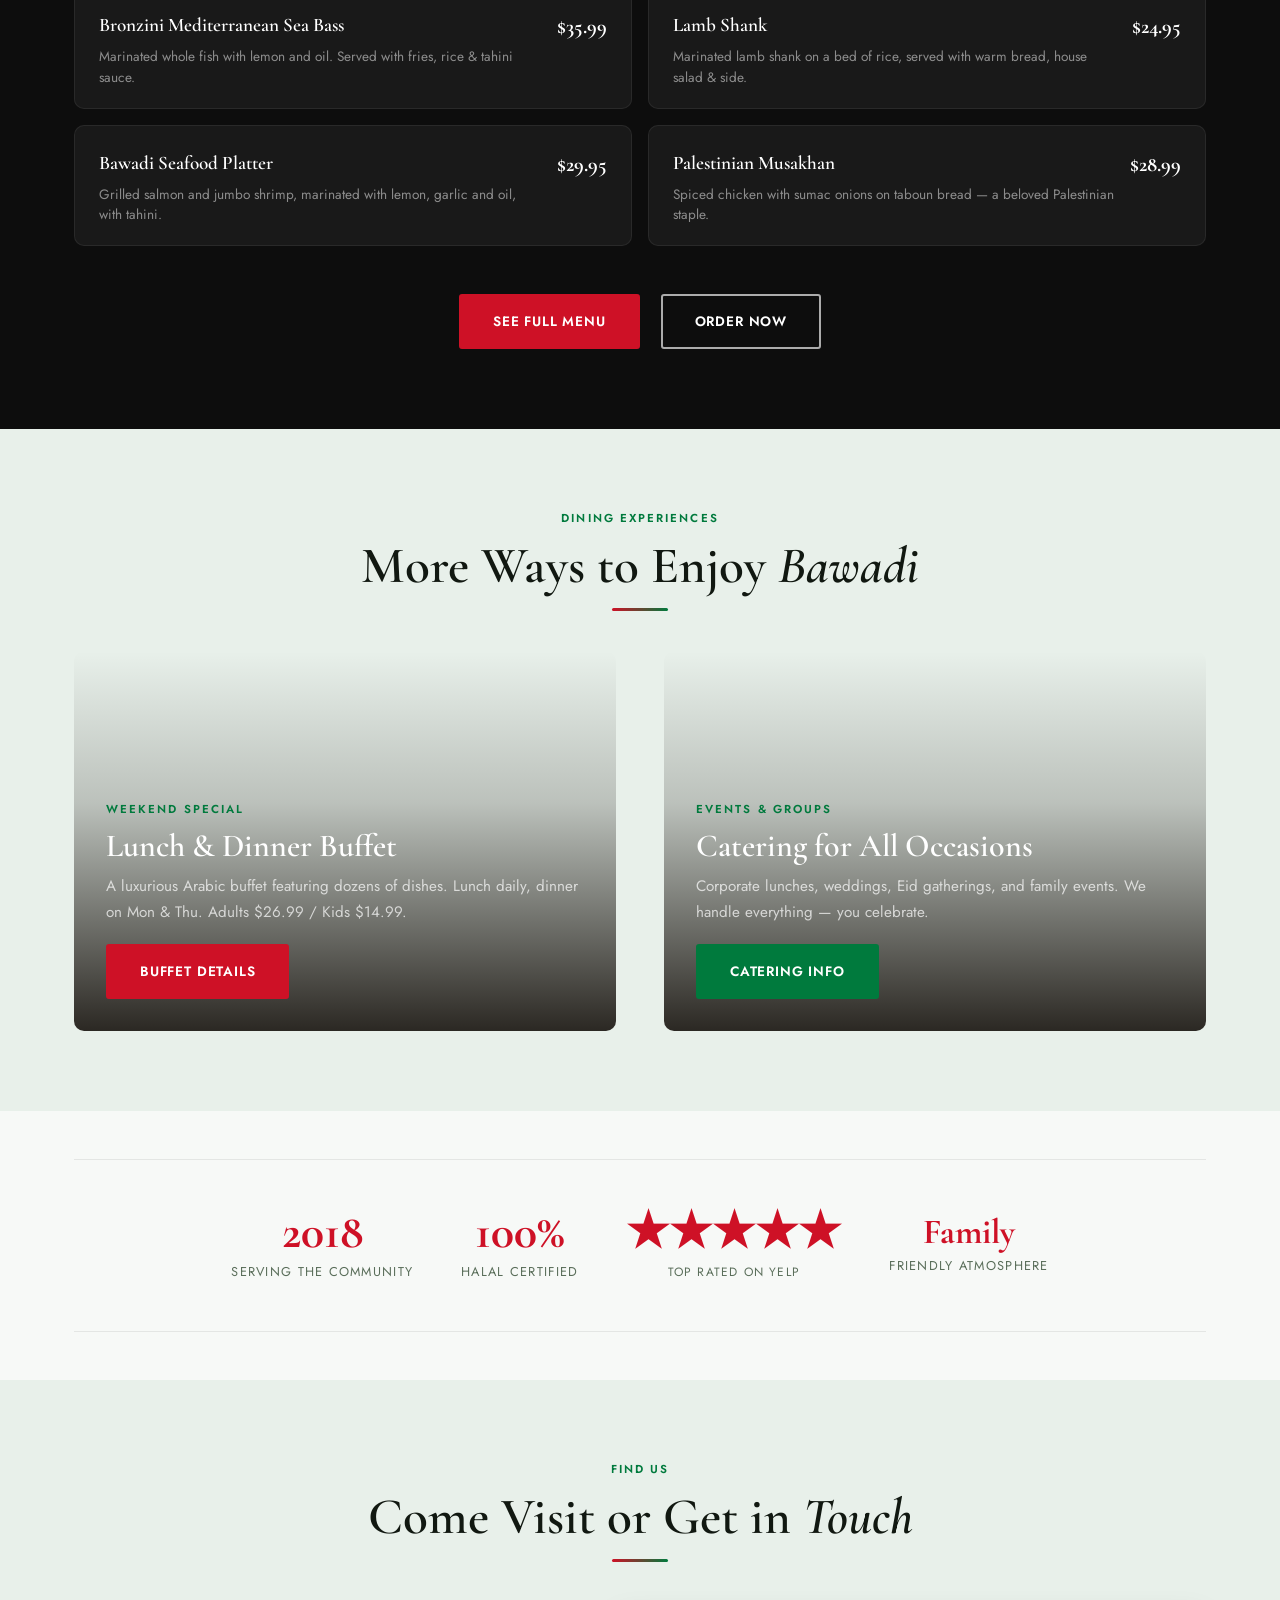
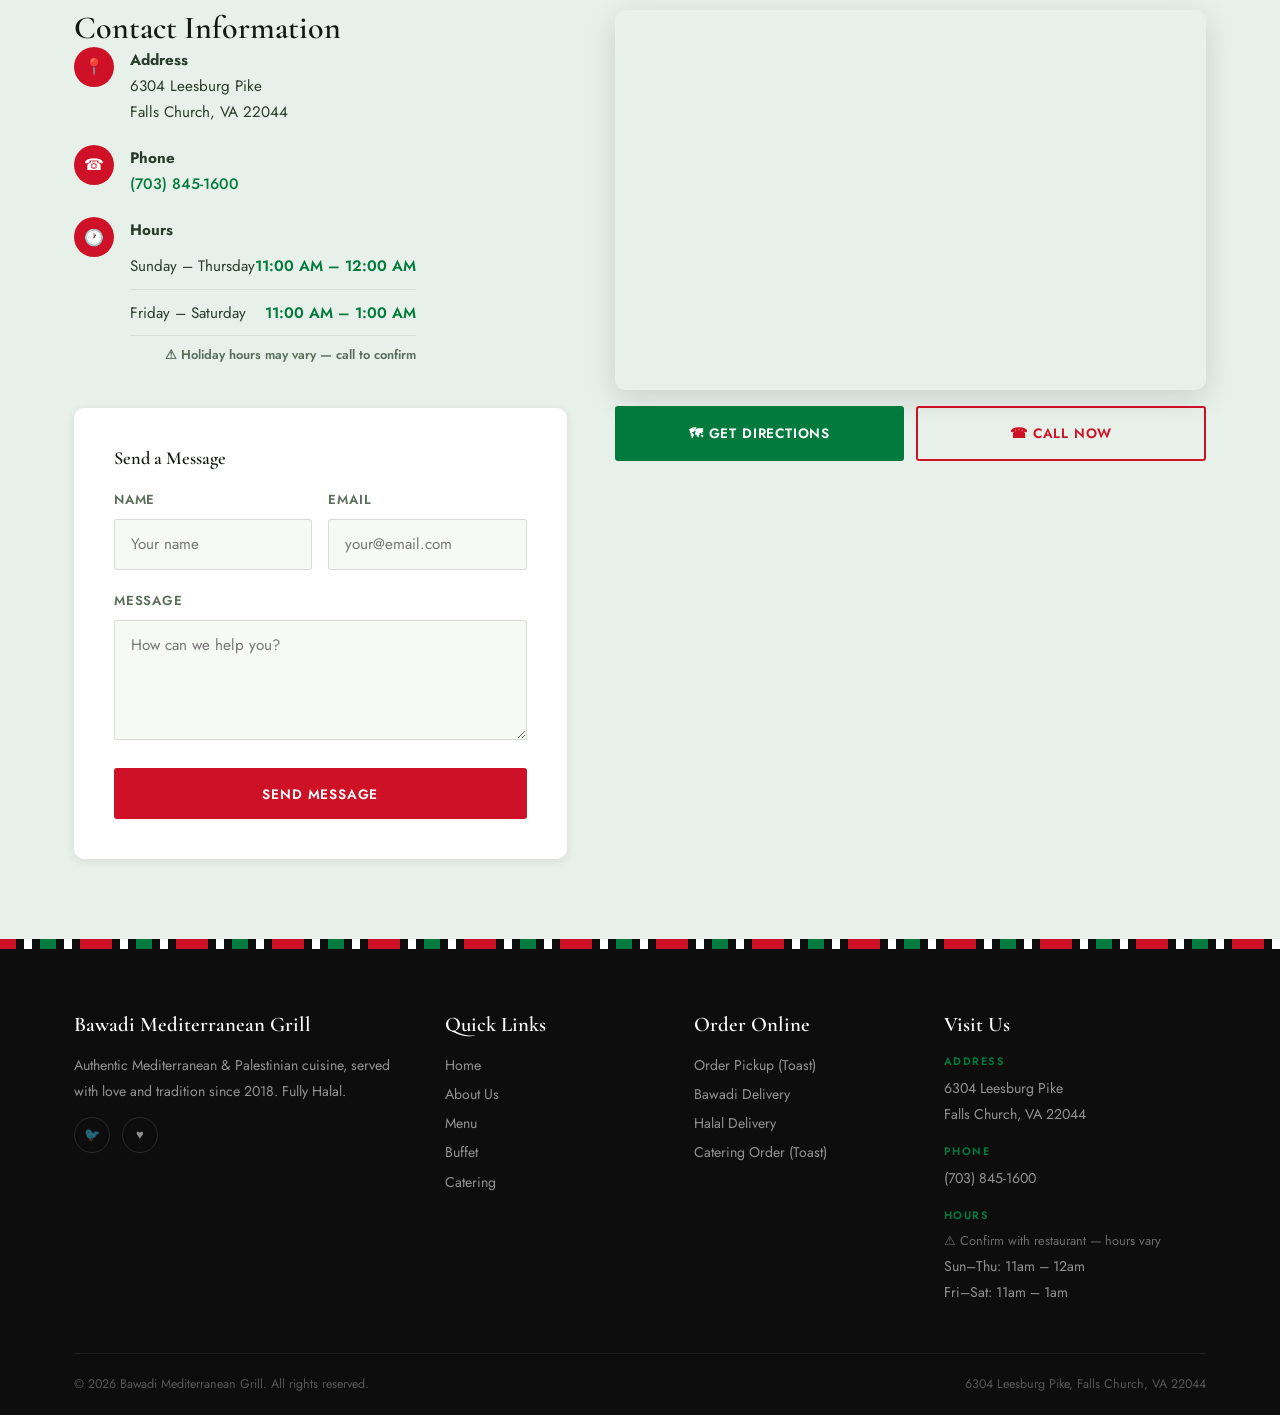
==== commit d869f4a1: "Add files via upload" ====
--- a/index.html
+++ b/index.html
@@ -39,7 +39,7 @@
     }
     .hero-halal { margin-bottom: 1.5rem; }
     .hero h1 { color: var(--white); margin-bottom: .6rem; }
-    .hero h1 em { font-style: italic; color: var(--gold-lt); }
+    .hero h1 em { font-style: italic; color: var(--white); }
     .hero-sub {
       font-size: clamp(1rem, 2vw, 1.2rem); color: rgba(255,255,255,.75);
       margin: 1.2rem auto 2.5rem; max-width: 560px; line-height: 1.65;
@@ -74,7 +74,7 @@
     .order-strip-text {
       color: rgba(255,255,255,.7); font-size: .88rem; letter-spacing: .04em;
     }
-    .order-strip-text strong { color: var(--gold-lt); font-weight: 600; }
+    .order-strip-text strong { color: var(--white); font-weight: 600; }
 
     /* Hours strip */
     .hours-strip {
@@ -106,7 +106,7 @@
     }
     .badge-green { background: rgba(0,122,61,.1); color: var(--pal-green); border-color: var(--pal-green); }
     .badge-red { background: rgba(206,17,38,.08); color: var(--pal-red); border-color: var(--pal-red); }
-    .badge-gold { background: rgba(200,151,26,.12); color: var(--gold); border-color: var(--gold); }
+    .badge-gold { background: rgba(200,151,26,.12); color: var(--pal-green); border-color: var(--pal-green); }
 
     /* Food gallery */
     .gallery-section { background: var(--cream-dk); }
@@ -149,7 +149,7 @@
     /* Specials / menu preview */
     .menu-preview { background: var(--black); }
     .menu-preview h2 { color: var(--white); }
-    .menu-preview .section-label { color: var(--gold); }
+    .menu-preview .section-label { color: var(--pal-green); }
     .menu-item-card {
       background: rgba(255,255,255,.05); border: 1px solid rgba(255,255,255,.07);
       border-radius: var(--radius-lg); padding: 1.3rem 1.5rem;
@@ -159,7 +159,7 @@
     .menu-item-card:hover { background: rgba(255,255,255,.09); border-color: rgba(200,151,26,.3); }
     .menu-item-name { font-family: var(--font-display); font-size: 1.2rem; font-weight: 600; color: var(--white); }
     .menu-item-desc { font-size: .85rem; color: rgba(255,255,255,.5); margin-top: .25rem; line-height: 1.5; }
-    .menu-item-price { font-family: var(--font-display); font-size: 1.3rem; font-weight: 700; color: var(--gold-lt); white-space: nowrap; }
+    .menu-item-price { font-family: var(--font-display); font-size: 1.3rem; font-weight: 700; color: var(--white); white-space: nowrap; }
     .menu-preview-grid { display: grid; grid-template-columns: 1fr 1fr; gap: 1rem; }
 
     /* Testimonials / trust */
@@ -229,9 +229,9 @@
       <h1>Your Home for<br><em>Mediterranean &</em><br><em>Palestinian Cuisine</em></h1>
       <p class="hero-sub">Authentic flavors passed down through generations — kabobs, mansaf, shawarma, and more. Served with warmth in Falls Church, Virginia.</p>
       <div class="hero-btns">
-        <a href="https://www.toasttab.com/bawadi-mediterranean-grill/v2/online-order#!/" target="_blank" rel="noopener" class="btn btn-primary">&#x1F6D2; Order Online</a>
+        <a href="https://order.toasttab.com/online/bawadi-mediterranean-grill#!/" target="_blank" rel="noopener" class="btn btn-primary">&#x1F6D2; Order Online</a>
         <a href="menu.html" class="btn btn-secondary">View Menu</a>
-        <a href="catering.html" class="btn btn-gold">Book Catering</a>
+        <a href="catering.html" class="btn btn-green">Book Catering</a>
       </div>
     </div>
     <div class="hero-scroll">Scroll</div>
@@ -265,9 +265,9 @@
     <div class="container">
       <div class="order-strip-inner">
         <span class="order-strip-text">Order online for <strong>pickup or delivery</strong> — fast, fresh, fully Halal</span>
-        <a href="https://www.toasttab.com/bawadi-mediterranean-grill/v2/online-order#!/" target="_blank" rel="noopener" class="btn btn-primary">Order Pickup</a>
-        <a href="https://www.toasttab.com/bawadi-mediterranean-grill/v2/online-order#!/" target="_blank" rel="noopener" class="btn btn-green">Bawadi Delivery</a>
-        <a href="https://www.halal.delivery/order/restaurant/bawadi-mediterranean-grill--menu/3" target="_blank" rel="noopener" class="btn btn-gold">Halal Delivery</a>
+        <a href="https://order.toasttab.com/online/bawadi-mediterranean-grill#!/" target="_blank" rel="noopener" class="btn btn-primary">Order Pickup</a>
+        <a href="https://order.toasttab.com/online/bawadi-mediterranean-grill#!/" target="_blank" rel="noopener" class="btn btn-green">Bawadi Delivery</a>
+        <a href="https://order.toasttab.com/online/bawadi-mediterranean-grill#!/" target="_blank" rel="noopener" class="btn btn-green">Halal Delivery</a>
       </div>
     </div>
   </div>
@@ -337,7 +337,7 @@
     <div class="container">
       <div class="text-center anim" style="margin-bottom:3rem;">
         <span class="section-label">Popular Dishes</span>
-        <h2 style="color:var(--white);">Crowd <em style="font-style:italic;color:var(--gold-lt);">Favorites</em></h2>
+        <h2 style="color:var(--white);">Crowd <em style="font-style:italic;color:var(--white);">Favorites</em></h2>
         <div class="divider center"></div>
         <p style="color:rgba(255,255,255,.55);">A small taste of what's waiting for you</p>
       </div>
@@ -387,7 +387,7 @@
       </div>
       <div class="text-center" style="margin-top:3rem;">
         <a href="menu.html" class="btn btn-primary">See Full Menu</a>
-        <a href="https://www.toasttab.com/bawadi-mediterranean-grill/v2/online-order#!/" target="_blank" rel="noopener" class="btn btn-secondary" style="margin-left:1rem;">Order Now</a>
+        <a href="https://order.toasttab.com/online/bawadi-mediterranean-grill#!/" target="_blank" rel="noopener" class="btn btn-secondary" style="margin-left:1rem;">Order Now</a>
       </div>
     </div>
   </section>
@@ -418,7 +418,7 @@
             <span class="section-label">Events & Groups</span>
             <h3>Catering for All Occasions</h3>
             <p>Corporate lunches, weddings, Eid gatherings, and family events. We handle everything — you celebrate.</p>
-            <a href="catering.html" class="btn btn-gold">Catering Info</a>
+            <a href="catering.html" class="btn btn-green">Catering Info</a>
           </div>
         </div>
       </div>
--- a/css/style.css
+++ b/css/style.css
@@ -2,8 +2,8 @@
 
 /* ═══════════════════════════════════════════════════
    BAWADI MEDITERRANEAN GRILL — Design System
-   Palestinian-inspired: black, white, green, crimson-red
-   with aged gold warmth and tatreez/keffiyeh accents
+   Pure Palestinian flag palette: black, white, green, red
+   No gold/yellow — clean and true to the flag
    ═══════════════════════════════════════════════════ */
 
 :root {
@@ -14,14 +14,14 @@
   --pal-red:      #CE1126;
   --pal-red-dk:   #A50D1E;
   --white:        #FFFFFF;
-  --cream:        #FAF7F0;
-  --cream-dk:     #F0E8D5;
-  --gold:         #C8971A;
-  --gold-lt:      #E5B84A;
-  --walnut:       #2A1A0E;
-  --text-dark:    #1A1008;
-  --text-mid:     #4A3020;
-  --text-muted:   #7A6050;
+  --cream:        #F7F9F7;
+  --cream-dk:     #E8F0EA;
+  --gold:         #007A3D;   /* remapped → green (no more yellow) */
+  --gold-lt:      #FFFFFF;   /* remapped → white on dark backgrounds */
+  --walnut:       #111811;
+  --text-dark:    #0A140A;
+  --text-mid:     #2A3D2A;
+  --text-muted:   #5A6E5A;
 
   --nav-h: 70px;
   --max-w: 1180px;
@@ -61,12 +61,15 @@
 .tatreez-stripe {
   height: 10px;
   background: repeating-linear-gradient(90deg,
-    var(--pal-red) 0px, var(--pal-red) 12px,
-    var(--pal-green) 12px, var(--pal-green) 24px,
-    var(--black) 24px, var(--black) 32px,
-    var(--pal-green) 32px, var(--pal-green) 44px,
-    var(--pal-red) 44px, var(--pal-red) 56px,
-    var(--gold) 56px, var(--gold) 68px
+    var(--pal-red) 0px, var(--pal-red) 16px,
+    var(--black) 16px, var(--black) 24px,
+    var(--white) 24px, var(--white) 32px,
+    var(--black) 32px, var(--black) 40px,
+    var(--pal-green) 40px, var(--pal-green) 56px,
+    var(--black) 56px, var(--black) 64px,
+    var(--white) 64px, var(--white) 72px,
+    var(--black) 72px, var(--black) 80px,
+    var(--pal-red) 80px, var(--pal-red) 96px
   );
 }
 
@@ -91,8 +94,8 @@
 .btn-green:hover { background: var(--pal-green-dk); transform: translateY(-2px); box-shadow: var(--shadow-md); }
 .btn-outline { background: transparent; color: var(--pal-red); border-color: var(--pal-red); }
 .btn-outline:hover { background: var(--pal-red); color: var(--white); transform: translateY(-2px); }
-.btn-gold { background: var(--gold); color: var(--white); border-color: var(--gold); }
-.btn-gold:hover { background: #a67c12; transform: translateY(-2px); box-shadow: var(--shadow-md); }
+.btn-gold { background: var(--pal-green); color: var(--white); border-color: var(--pal-green); }
+.btn-gold:hover { background: var(--pal-green-dk); transform: translateY(-2px); box-shadow: var(--shadow-md); }
 .btn-dark { background: var(--black); color: var(--white); border-color: var(--black); }
 .btn-dark:hover { background: #222; transform: translateY(-2px); }
 
@@ -131,8 +134,8 @@
 .nav-btn-pickup:hover { background: var(--pal-red-dk); }
 .nav-btn-delivery { background: var(--pal-green); color: var(--white); border-color: var(--pal-green); }
 .nav-btn-delivery:hover { background: var(--pal-green-dk); }
-.nav-btn-halal { background: transparent; color: var(--gold-lt); border-color: var(--gold); }
-.nav-btn-halal:hover { background: var(--gold); color: var(--black); }
+.nav-btn-halal { background: transparent; color: var(--white); border-color: rgba(255,255,255,.5); }
+.nav-btn-halal:hover { background: rgba(255,255,255,.12); border-color: var(--white); }
 .nav-hamburger { display: none; flex-direction: column; gap: 5px; cursor: pointer; background: none; border: none; padding: .5rem; }
 .nav-hamburger span { display: block; width: 24px; height: 2px; background: var(--white); border-radius: 2px; transition: var(--transition); }
 .nav-hamburger.open span:nth-child(1) { transform: rotate(45deg) translate(5px,5px); }
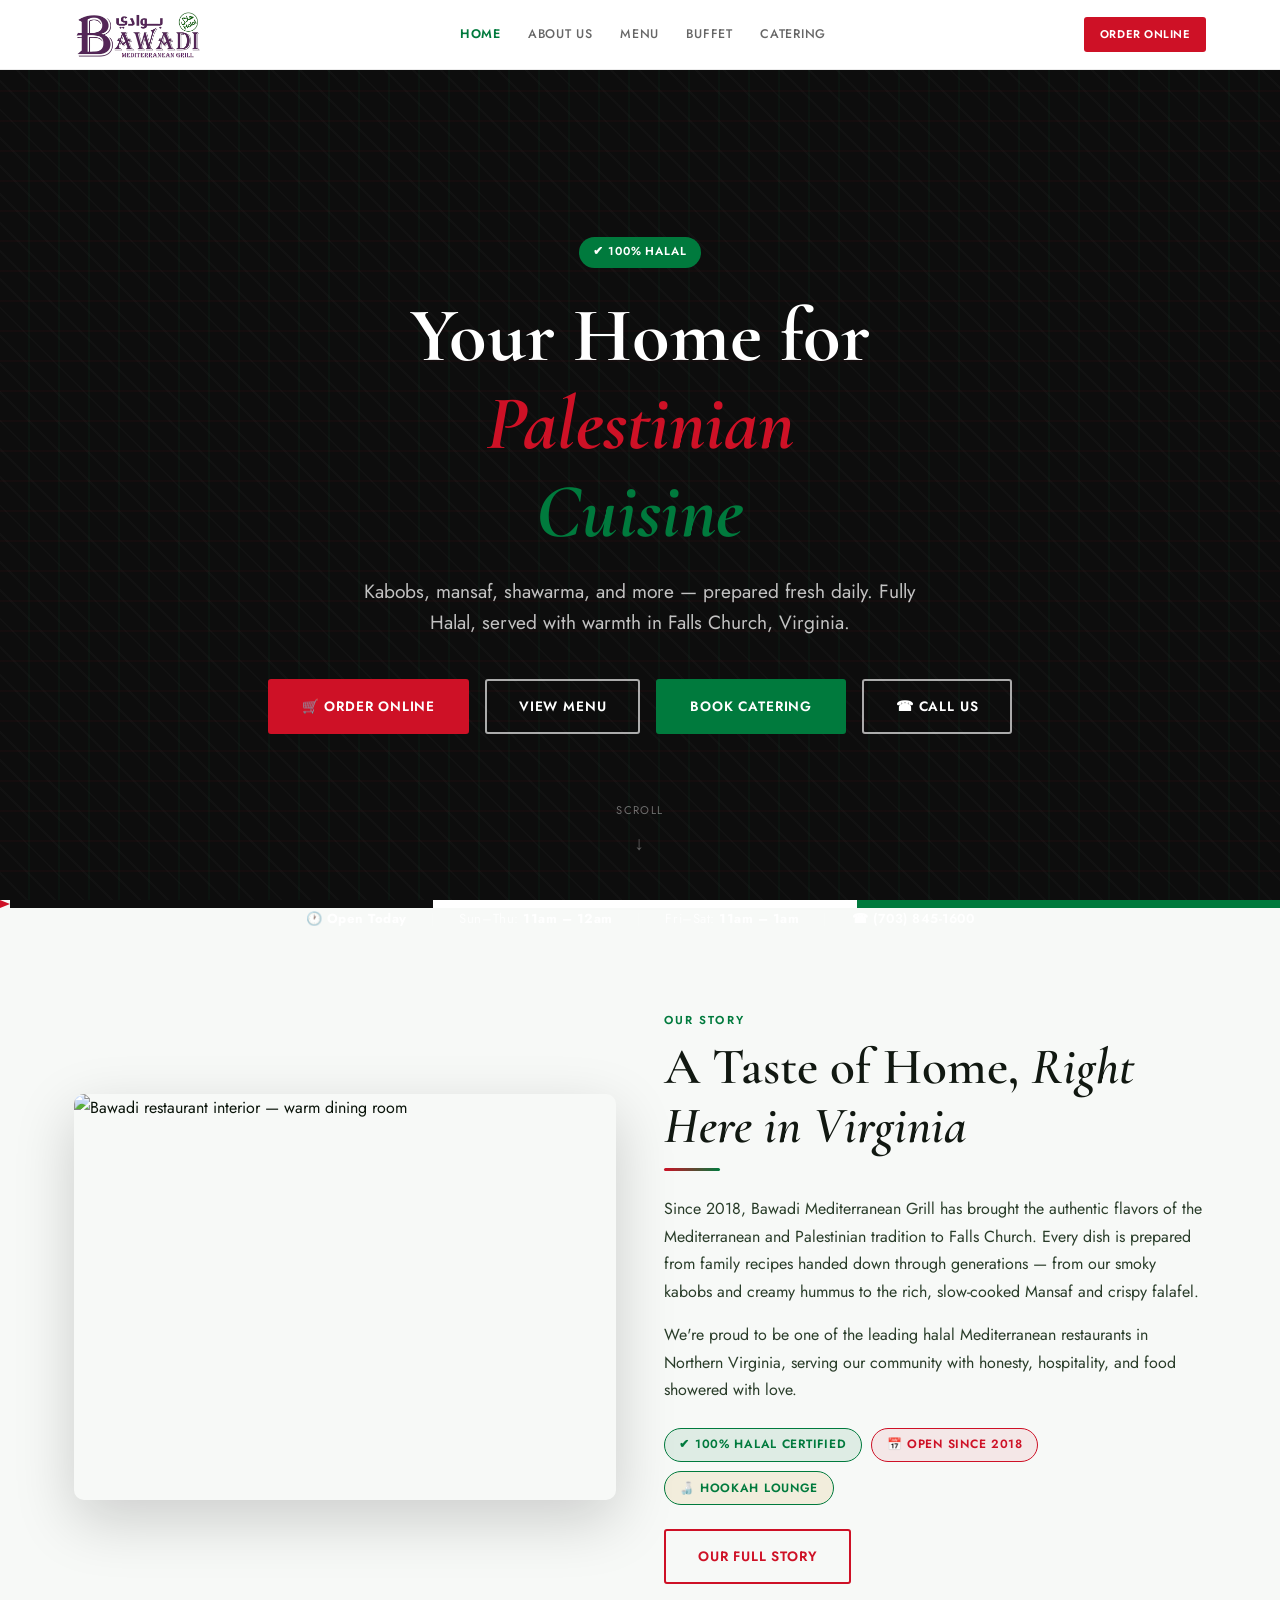
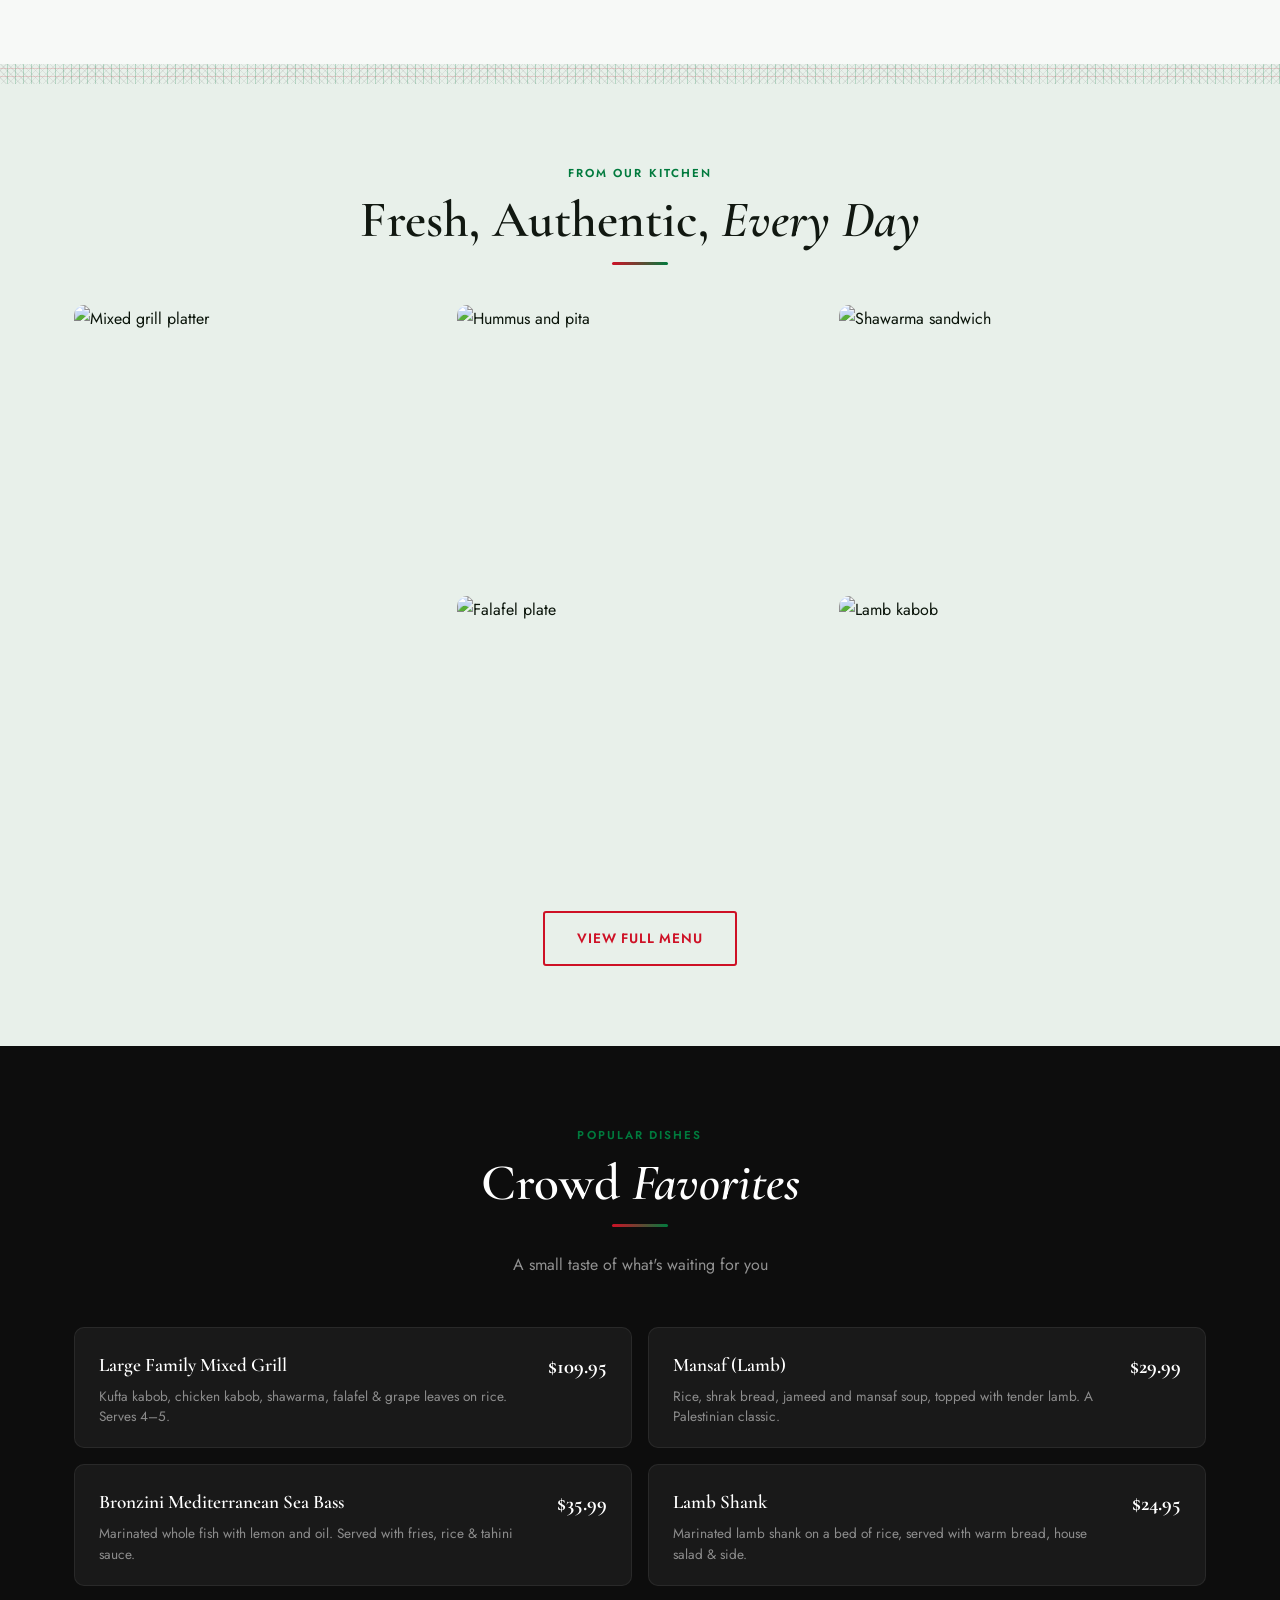
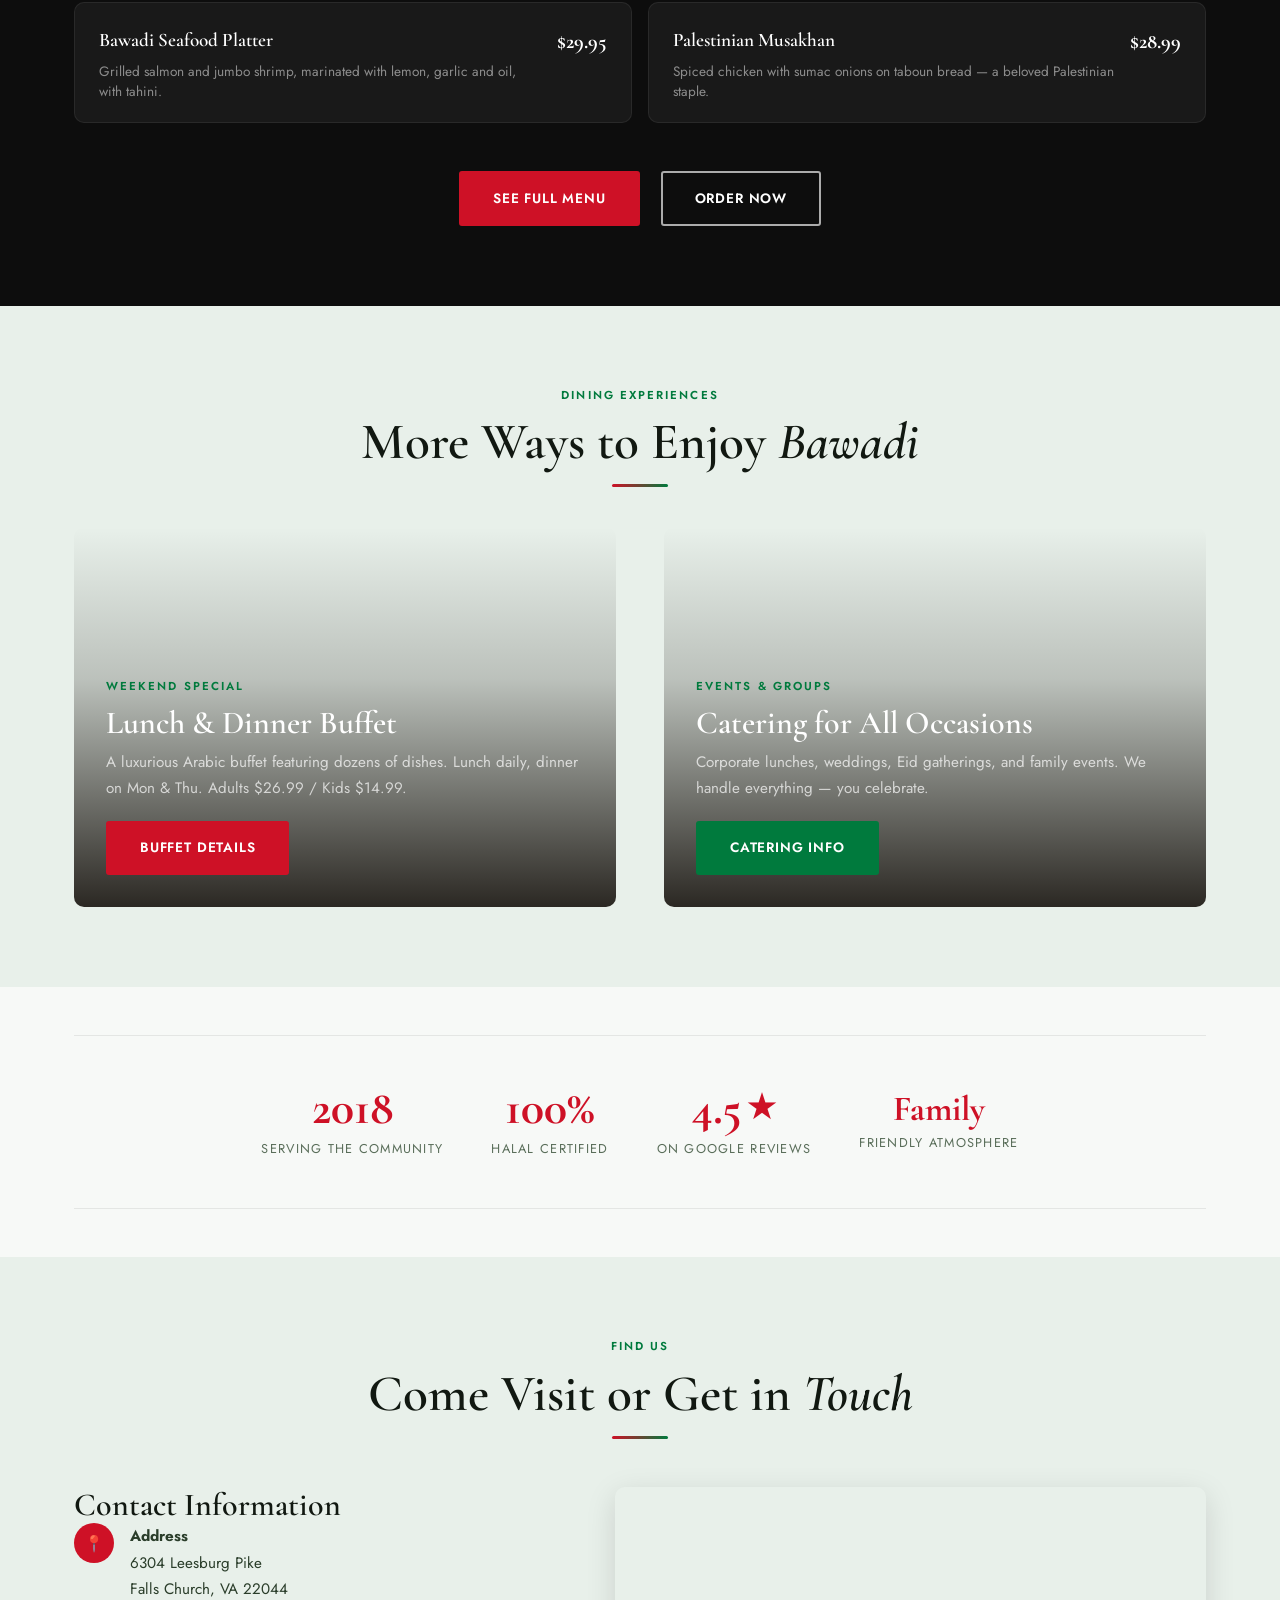
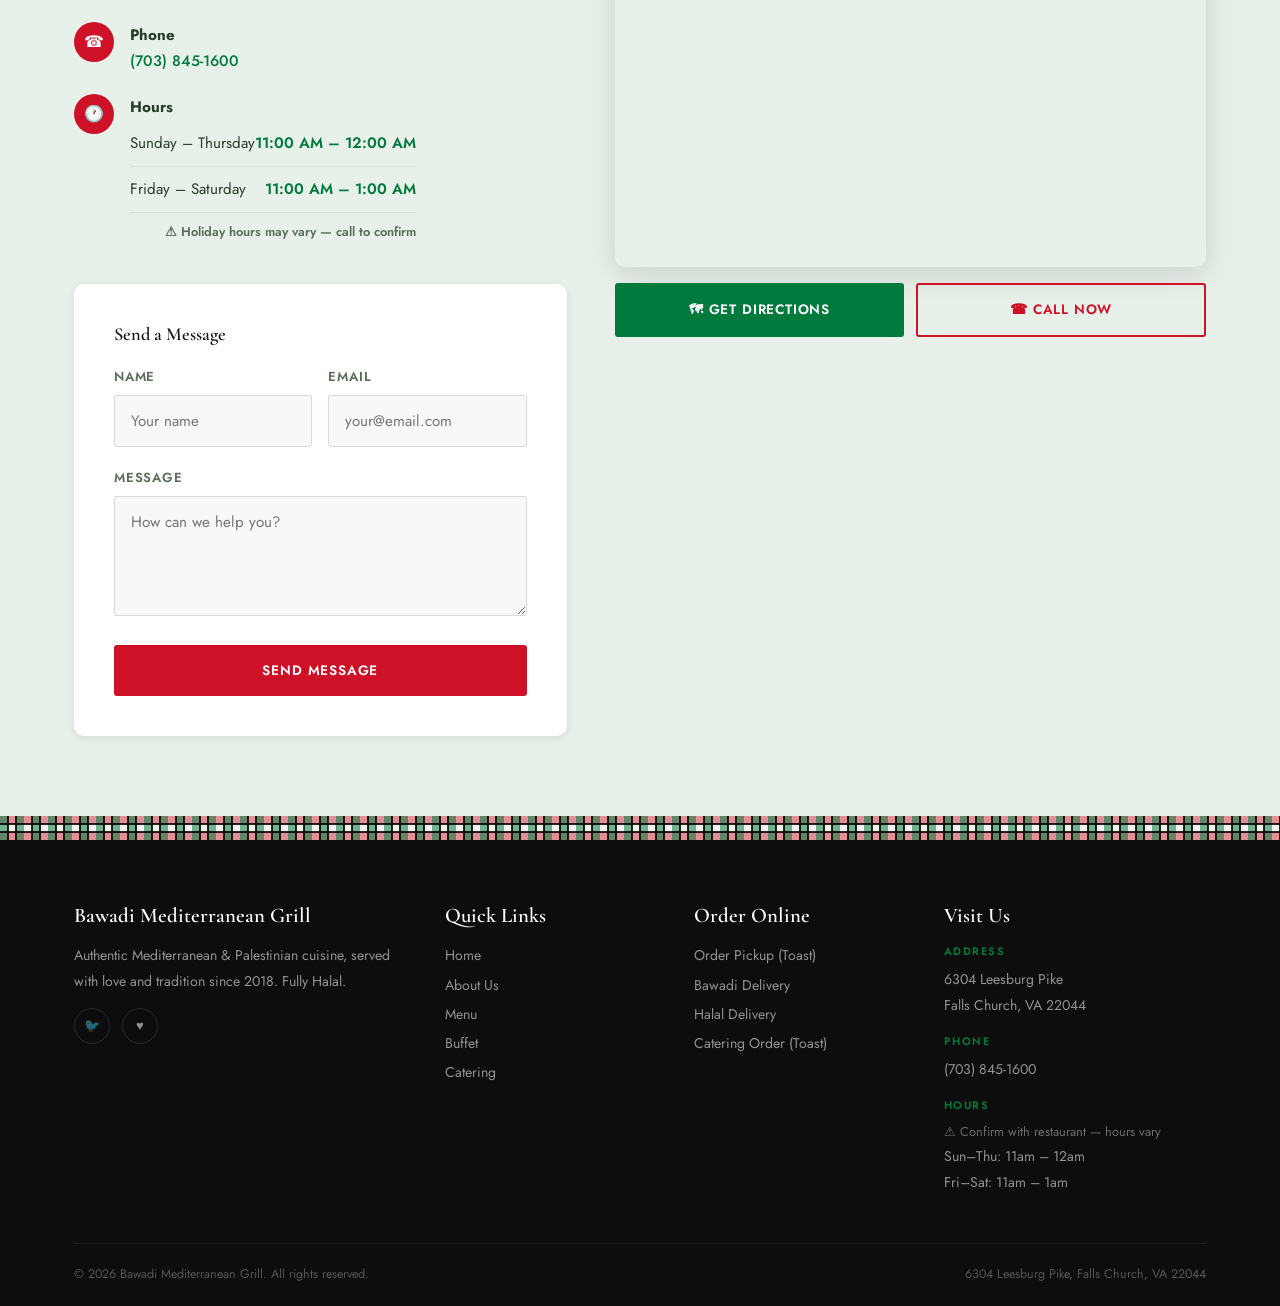
==== commit b6101273: "Add files via upload" ====
--- a/index.html
+++ b/index.html
@@ -64,17 +64,13 @@
     .flag-banner .fb-tri    { width: 0; height: 0; border-top: 4px solid transparent; border-bottom: 4px solid transparent; border-left: 10px solid var(--pal-red); flex-shrink: 0; }
 
     /* Order strip */
-    .order-strip {
       background: var(--walnut); padding: 1.4rem 0;
     }
-    .order-strip-inner {
       display: flex; flex-wrap: wrap; align-items: center; justify-content: center;
       gap: 1rem; text-align: center;
     }
-    .order-strip-text {
       color: rgba(255,255,255,.7); font-size: .88rem; letter-spacing: .04em;
     }
-    .order-strip-text strong { color: var(--white); font-weight: 600; }
 
     /* Hours strip */
     .hours-strip {
@@ -226,12 +222,13 @@
       <div class="hero-halal">
         <span class="halal-badge">&#x2714; 100% Halal</span>
       </div>
-      <h1>Your Home for<br><em>Mediterranean &</em><br><em>Palestinian Cuisine</em></h1>
-      <p class="hero-sub">Authentic flavors passed down through generations — kabobs, mansaf, shawarma, and more. Served with warmth in Falls Church, Virginia.</p>
+      <h1>Your Home for<br><em style="color:var(--pal-red);">Palestinian</em><br><em style="color:var(--pal-green);">Cuisine</em></h1>
+      <p class="hero-sub">Kabobs, mansaf, shawarma, and more — prepared fresh daily. Fully Halal, served with warmth in Falls Church, Virginia.</p>
       <div class="hero-btns">
         <a href="https://order.toasttab.com/online/bawadi-mediterranean-grill#!/" target="_blank" rel="noopener" class="btn btn-primary">&#x1F6D2; Order Online</a>
         <a href="menu.html" class="btn btn-secondary">View Menu</a>
         <a href="catering.html" class="btn btn-green">Book Catering</a>
+        <a href="tel:7038451600" class="btn btn-secondary">&#x260E; Call Us</a>
       </div>
     </div>
     <div class="hero-scroll">Scroll</div>
@@ -260,15 +257,6 @@
     </div>
   </div>
 
-  <!-- ═══ ORDER STRIP ═══ -->
-  <div class="order-strip">
-    <div class="container">
-      <div class="order-strip-inner">
-        <span class="order-strip-text">Order online for <strong>pickup or delivery</strong> — fast, fresh, fully Halal</span>
-        <a href="https://order.toasttab.com/online/bawadi-mediterranean-grill#!/" target="_blank" rel="noopener" class="btn btn-primary">Order Pickup</a>
-        <a href="https://order.toasttab.com/online/bawadi-mediterranean-grill#!/" target="_blank" rel="noopener" class="btn btn-green">Bawadi Delivery</a>
-        <a href="https://order.toasttab.com/online/bawadi-mediterranean-grill#!/" target="_blank" rel="noopener" class="btn btn-green">Halal Delivery</a>
-      </div>
     </div>
   </div>
 
@@ -438,8 +426,8 @@
           <div class="trust-stat-label">Halal certified</div>
         </div>
         <div class="trust-stat">
-          <div class="trust-stat-num">&#x2605;&#x2605;&#x2605;&#x2605;&#x2605;</div>
-          <div class="trust-stat-label" style="font-size:.75rem;">Top rated on Yelp</div>
+          <div class="trust-stat-num" style="display:flex;align-items:center;gap:.3rem;justify-content:center;">4.5 <span style="color:var(--pal-red);font-size:2rem;">&#x2605;</span></div>
+          <div class="trust-stat-label">On Google Reviews</div>
         </div>
         <div class="trust-stat">
           <div class="trust-stat-num" style="font-size:2.2rem;">Family</div>
--- a/css/style.css
+++ b/css/style.css
@@ -59,18 +59,40 @@
 
 /* ── Tatreez (Palestinian embroidery) stripe accent ── */
 .tatreez-stripe {
-  height: 10px;
-  background: repeating-linear-gradient(90deg,
-    var(--pal-red) 0px, var(--pal-red) 16px,
-    var(--black) 16px, var(--black) 24px,
-    var(--white) 24px, var(--white) 32px,
-    var(--black) 32px, var(--black) 40px,
-    var(--pal-green) 40px, var(--pal-green) 56px,
-    var(--black) 56px, var(--black) 64px,
-    var(--white) 64px, var(--white) 72px,
-    var(--black) 72px, var(--black) 80px,
-    var(--pal-red) 80px, var(--pal-red) 96px
-  );
+  height: 24px;
+  position: relative;
+  background-color: #f5f5f0;
+  background-image:
+    /* Horizontal black lines */
+    repeating-linear-gradient(
+      180deg,
+      transparent 0px, transparent 7px,
+      rgba(0,0,0,.85) 7px, rgba(0,0,0,.85) 9px,
+      transparent 9px, transparent 15px,
+      rgba(0,0,0,.85) 15px, rgba(0,0,0,.85) 17px,
+      transparent 17px, transparent 24px
+    ),
+    /* Vertical lines — keffiyeh grid */
+    repeating-linear-gradient(
+      90deg,
+      transparent 0px, transparent 7px,
+      rgba(0,0,0,.85) 7px, rgba(0,0,0,.85) 9px,
+      transparent 9px, transparent 15px,
+      rgba(0,0,0,.85) 15px, rgba(0,0,0,.85) 17px,
+      transparent 17px, transparent 24px
+    ),
+    /* Green fill in one axis */
+    repeating-linear-gradient(
+      90deg,
+      rgba(0,122,61,.55) 0px, rgba(0,122,61,.55) 8px,
+      transparent 8px, transparent 16px
+    ),
+    /* Red fill in other axis */
+    repeating-linear-gradient(
+      180deg,
+      rgba(206,17,38,.45) 0px, rgba(206,17,38,.45) 8px,
+      transparent 8px, transparent 16px
+    );
 }
 
 /* Keffiyeh CSS pattern (repeating diamond/crosshatch) */
@@ -117,39 +139,34 @@
 .halal-badge { display: inline-flex; align-items: center; gap: .45rem; background: var(--pal-green); color: var(--white); font-size: .72rem; font-weight: 600; letter-spacing: .08em; text-transform: uppercase; padding: .35rem .9rem; border-radius: 999px; }
 
 /* ── NAV ── */
-.nav { position: fixed; top: 0; left: 0; right: 0; z-index: 1000; height: var(--nav-h); background: rgba(13,13,13,.97); backdrop-filter: blur(14px); display: flex; align-items: center; transition: box-shadow var(--transition); border-bottom: 1px solid rgba(255,255,255,.05); }
-.nav.scrolled { box-shadow: 0 4px 30px rgba(0,0,0,.5); }
+.nav { position: fixed; top: 0; left: 0; right: 0; z-index: 1000; height: var(--nav-h); background: var(--white); display: flex; align-items: center; transition: box-shadow var(--transition); border-bottom: 1px solid rgba(0,0,0,.08); }
+.nav.scrolled { box-shadow: 0 4px 20px rgba(0,0,0,.1); }
 .nav-inner { max-width: var(--max-w); margin: 0 auto; padding: 0 1.5rem; width: 100%; display: flex; align-items: center; justify-content: space-between; gap: 1rem; }
 .nav-logo { display: flex; align-items: center; gap: .7rem; flex-shrink: 0; }
 .nav-logo img { height: 42px; width: auto; }
 .nav-logo-text { font-family: var(--font-display); font-size: 1.3rem; font-weight: 700; color: var(--white); line-height: 1.1; }
 .nav-logo-text span { display: block; font-size: .65rem; font-family: var(--font-body); font-weight: 400; letter-spacing: .14em; text-transform: uppercase; color: var(--gold); margin-top: 1px; }
 .nav-links { display: flex; align-items: center; gap: .1rem; }
-.nav-links a { font-size: .78rem; font-weight: 500; letter-spacing: .06em; text-transform: uppercase; color: rgba(255,255,255,.7); padding: .5rem .8rem; border-radius: var(--radius); transition: var(--transition); }
-.nav-links a:hover { color: var(--white); }
-.nav-links a.active { color: var(--gold); }
+.nav-links a { font-size: .78rem; font-weight: 500; letter-spacing: .06em; text-transform: uppercase; color: rgba(0,0,0,.6); padding: .5rem .8rem; border-radius: var(--radius); transition: var(--transition); }
+.nav-links a:hover { color: var(--black); }
+.nav-links a.active { color: var(--pal-green); font-weight: 600; }
 .nav-order-btns { display: flex; align-items: center; gap: .4rem; flex-shrink: 0; }
 .nav-order-btns a { font-size: .7rem; font-weight: 600; letter-spacing: .05em; text-transform: uppercase; padding: .45rem .9rem; border-radius: var(--radius); border: 1.5px solid transparent; transition: var(--transition); }
 .nav-btn-pickup { background: var(--pal-red); color: var(--white); border-color: var(--pal-red); }
 .nav-btn-pickup:hover { background: var(--pal-red-dk); }
-.nav-btn-delivery { background: var(--pal-green); color: var(--white); border-color: var(--pal-green); }
-.nav-btn-delivery:hover { background: var(--pal-green-dk); }
-.nav-btn-halal { background: transparent; color: var(--white); border-color: rgba(255,255,255,.5); }
-.nav-btn-halal:hover { background: rgba(255,255,255,.12); border-color: var(--white); }
+
 .nav-hamburger { display: none; flex-direction: column; gap: 5px; cursor: pointer; background: none; border: none; padding: .5rem; }
-.nav-hamburger span { display: block; width: 24px; height: 2px; background: var(--white); border-radius: 2px; transition: var(--transition); }
+.nav-hamburger span { display: block; width: 24px; height: 2px; background: var(--black); border-radius: 2px; transition: var(--transition); }
 .nav-hamburger.open span:nth-child(1) { transform: rotate(45deg) translate(5px,5px); }
 .nav-hamburger.open span:nth-child(2) { opacity: 0; }
 .nav-hamburger.open span:nth-child(3) { transform: rotate(-45deg) translate(5px,-5px); }
-.nav-mobile { display: none; position: fixed; top: var(--nav-h); left: 0; right: 0; background: var(--black); z-index: 999; padding: 1.25rem 1.5rem; flex-direction: column; border-top: 1px solid rgba(255,255,255,.07); max-height: calc(100vh - var(--nav-h)); overflow-y: auto; }
+.nav-mobile { display: none; position: fixed; top: var(--nav-h); left: 0; right: 0; background: var(--white); z-index: 999; padding: 1.25rem 1.5rem; flex-direction: column; border-top: 1px solid rgba(0,0,0,.07); max-height: calc(100vh - var(--nav-h)); overflow-y: auto; box-shadow: 0 8px 30px rgba(0,0,0,.1); }
 .nav-mobile.open { display: flex; }
-.nav-mobile a { font-size: .9rem; font-weight: 500; color: rgba(255,255,255,.75); padding: .85rem 0; border-bottom: 1px solid rgba(255,255,255,.06); letter-spacing: .04em; transition: var(--transition); }
-.nav-mobile a:hover { color: var(--gold); }
+.nav-mobile a { font-size: .95rem; font-weight: 500; color: rgba(0,0,0,.7); padding: .85rem 0; border-bottom: 1px solid rgba(0,0,0,.06); letter-spacing: .04em; transition: var(--transition); }
+.nav-mobile a:hover { color: var(--pal-green); }
 .nav-mobile .mobile-order-btns { display: flex; flex-direction: column; gap: .6rem; margin-top: 1.25rem; }
 .nav-mobile .mobile-order-btns a { text-align: center; padding: .85rem; border-radius: var(--radius); font-weight: 600; font-size: .85rem; letter-spacing: .04em; border: none; }
 .mob-btn-pickup { background: var(--pal-red); color: var(--white); }
-.mob-btn-delivery { background: var(--pal-green); color: var(--white); }
-.mob-btn-halal { background: rgba(200,151,26,.15); color: var(--gold-lt); border: 1px solid var(--gold) !important; }
 
 /* ── Page hero (inner pages) ── */
 .page-hero { padding: calc(var(--nav-h) + 4rem) 0 4rem; background: var(--black); position: relative; overflow: hidden; }
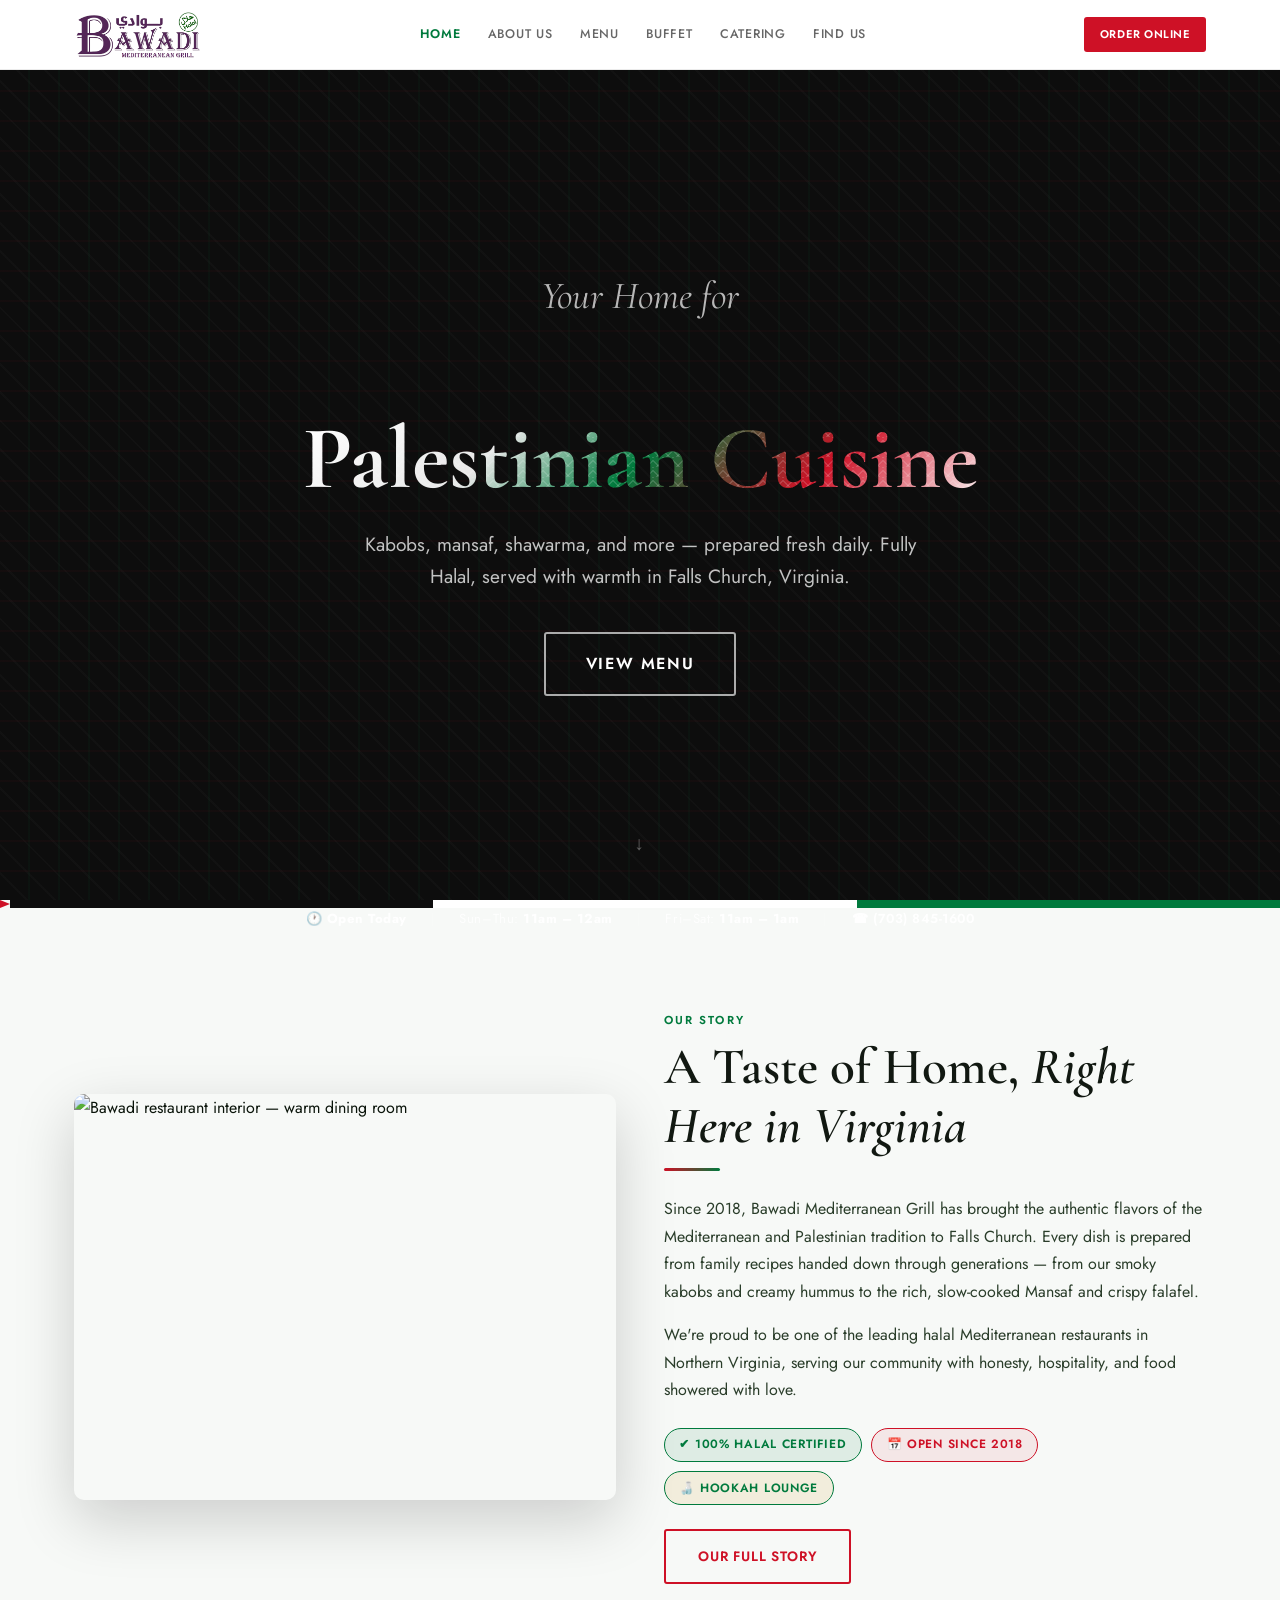
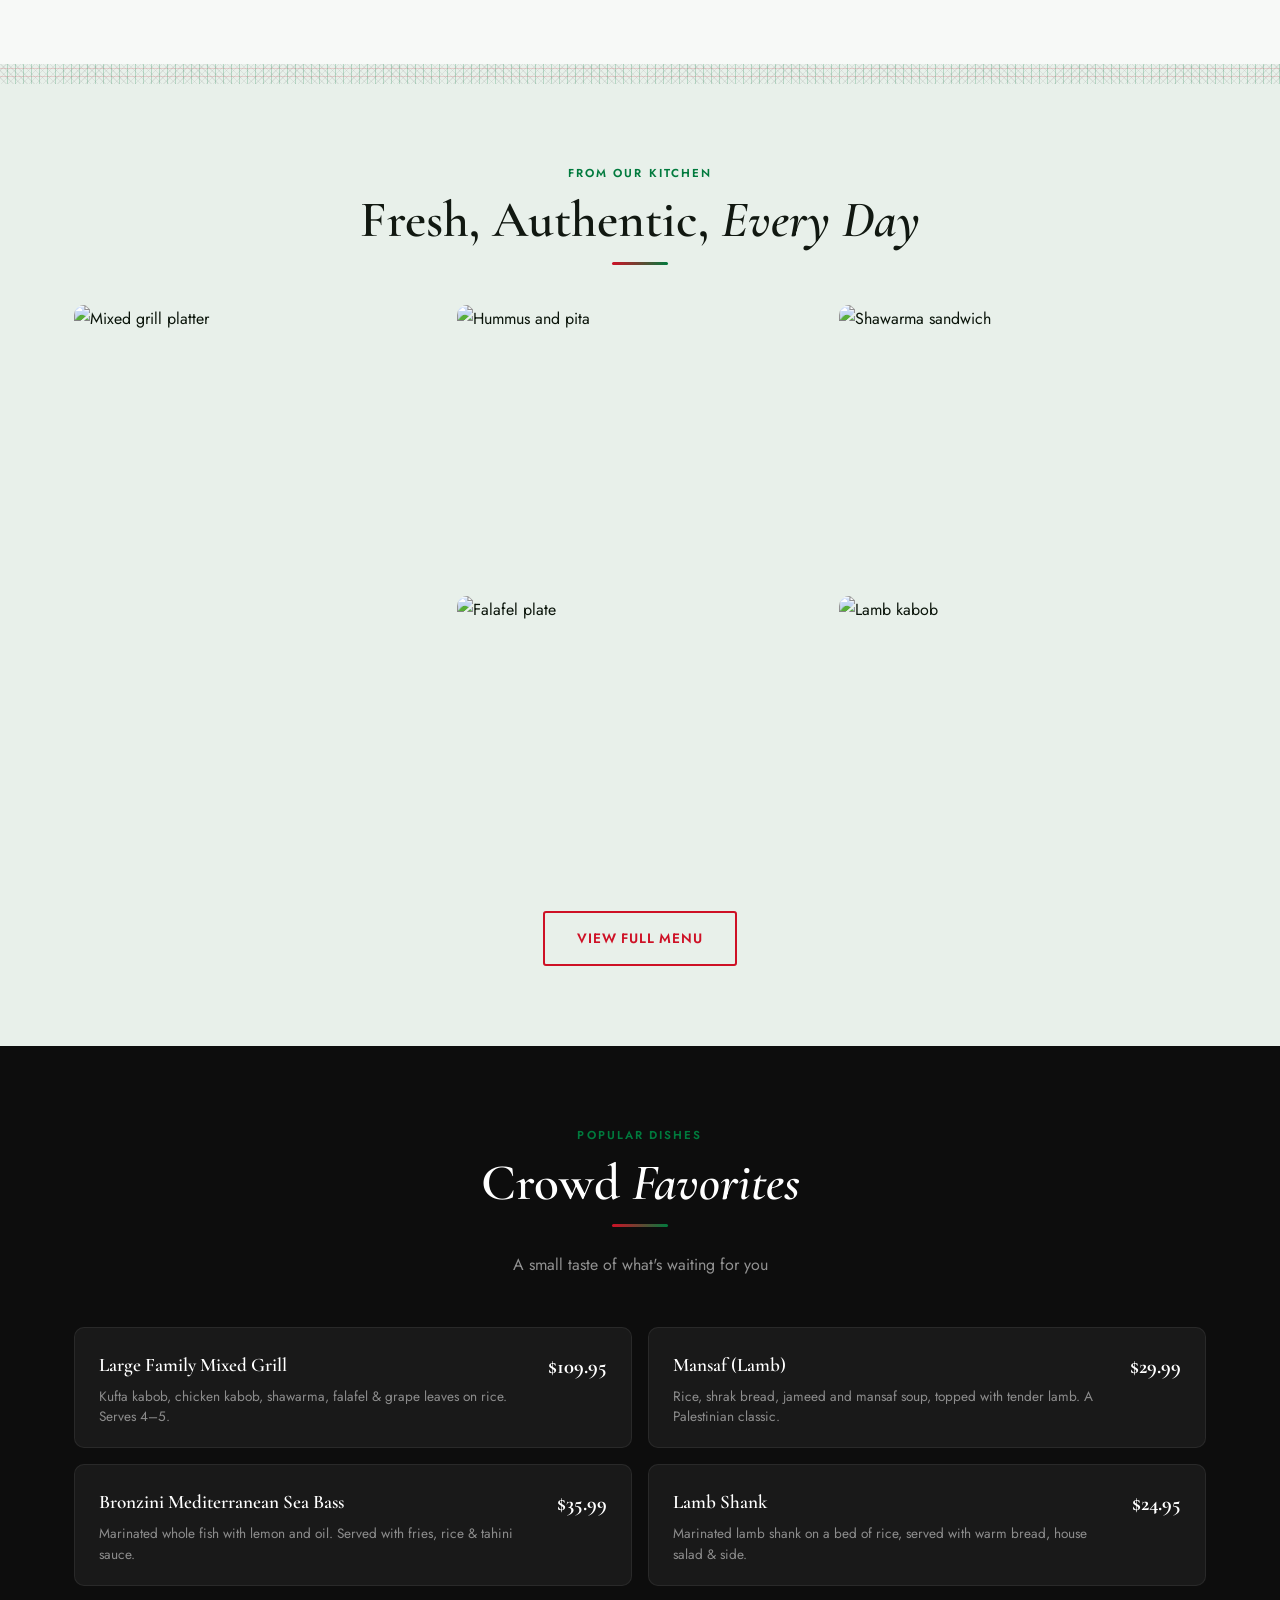
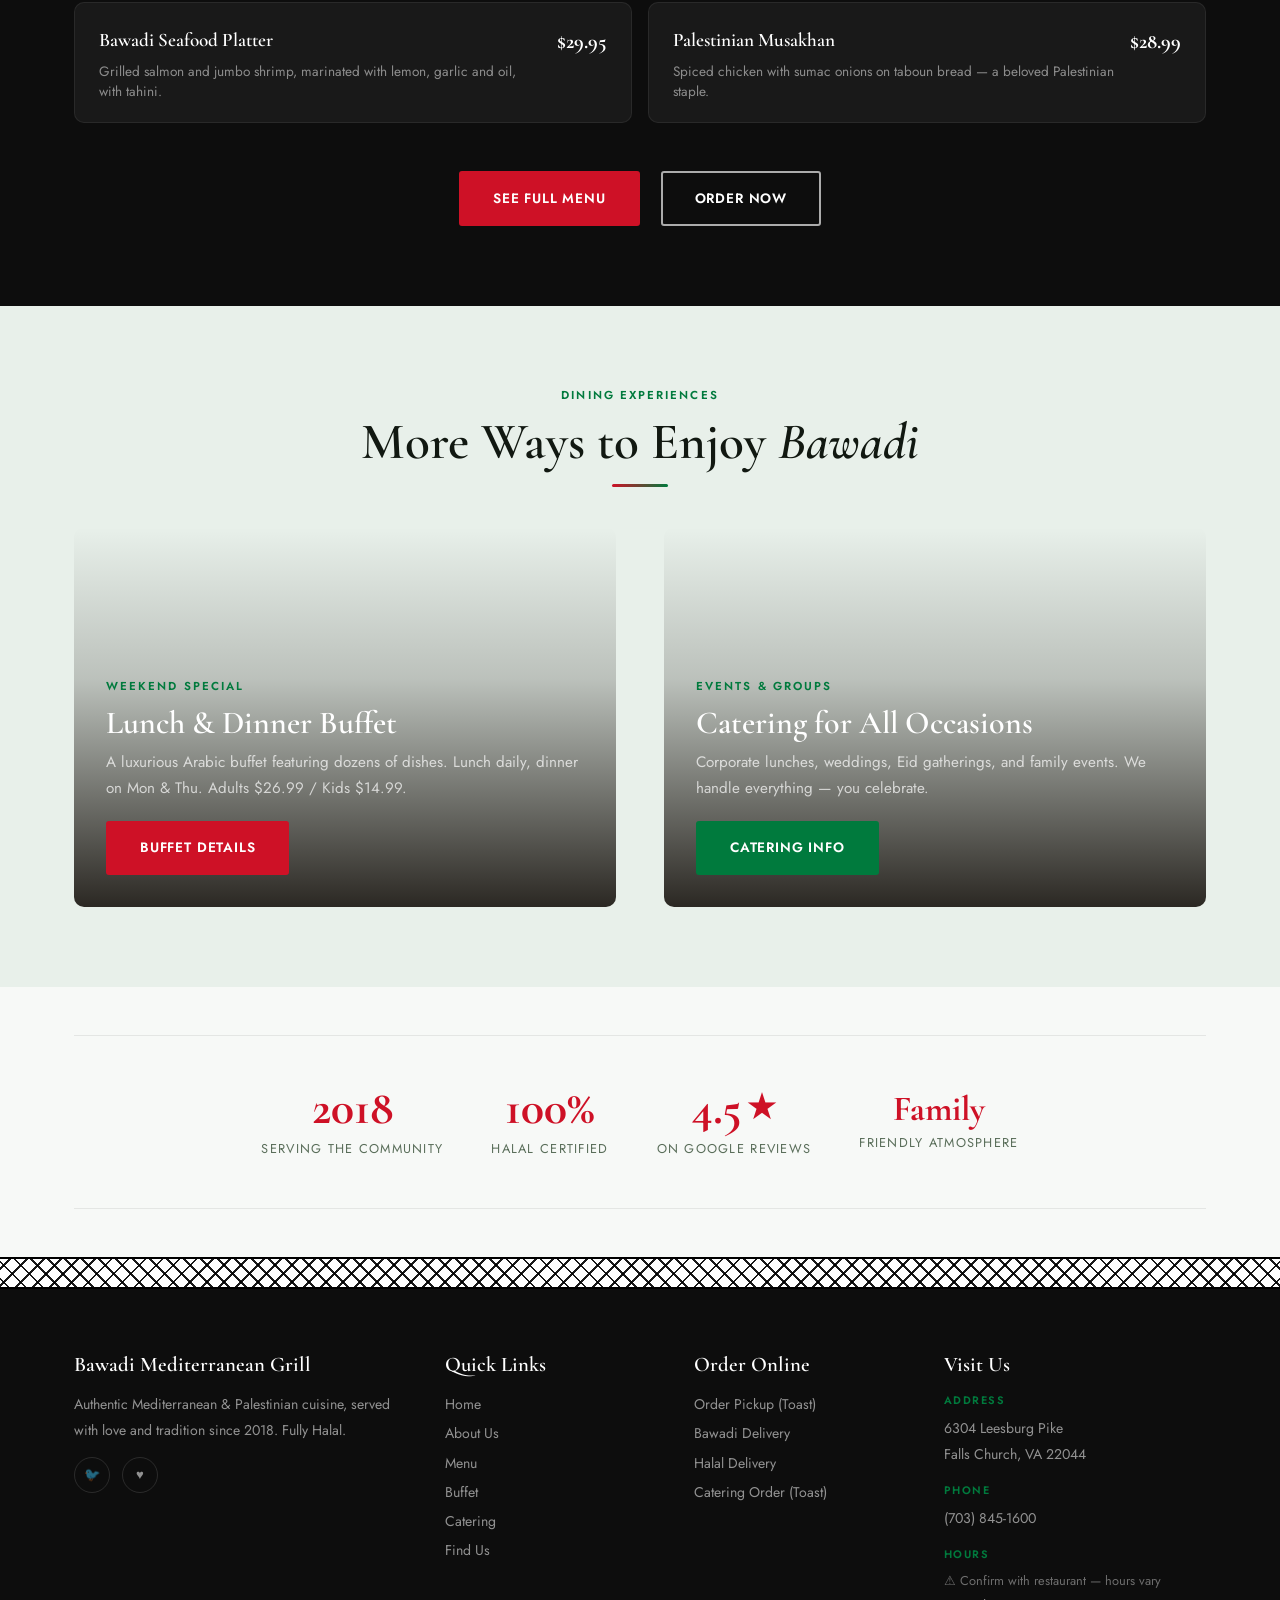
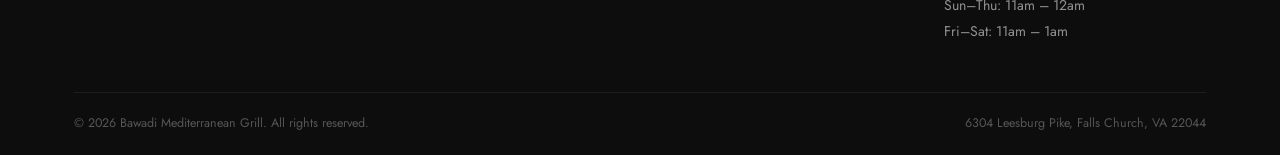
==== commit 56014b80: "Add files via upload" ====
--- a/index.html
+++ b/index.html
@@ -197,6 +197,36 @@
     .form-group textarea { height: 120px; resize: vertical; }
     .form-row { display: grid; grid-template-columns: 1fr 1fr; gap: 1rem; }
 
+
+    /* Keffiyeh pattern text fill */
+    .hero-title-top {
+      font-size: clamp(1.6rem, 3vw, 2.8rem);
+      color: rgba(255,255,255,.7);
+      font-weight: 400;
+      font-style: italic;
+      display: block;
+    }
+    .hero-title-main {
+      font-size: clamp(3rem, 7vw, 6rem);
+      font-weight: 700;
+      display: inline-block;
+      background-image:
+        repeating-linear-gradient(45deg,
+          transparent 0px, transparent 4px,
+          rgba(255,255,255,.15) 4px, rgba(255,255,255,.15) 5px,
+          transparent 5px, transparent 9px
+        ),
+        repeating-linear-gradient(-45deg,
+          transparent 0px, transparent 4px,
+          rgba(255,255,255,.15) 4px, rgba(255,255,255,.15) 5px,
+          transparent 5px, transparent 9px
+        ),
+        linear-gradient(135deg, #ffffff 0%, #e8e8e8 30%, #007A3D 50%, #CE1126 75%, #ffffff 100%);
+      -webkit-background-clip: text;
+      -webkit-text-fill-color: transparent;
+      background-clip: text;
+      background-size: 10px 10px, 10px 10px, 100% 100%;
+    }
     @media (max-width: 768px) {
       .gallery-grid { grid-template-columns: 1fr 1fr; }
       .gallery-grid .g-main { grid-column: 1 / -1; grid-row: auto; aspect-ratio: 16/9; }
@@ -219,19 +249,16 @@
     <div class="hero-bg"></div>
     <div class="hero-keffiyeh"></div>
     <div class="hero-content">
-      <div class="hero-halal">
-        <span class="halal-badge">&#x2714; 100% Halal</span>
-      </div>
-      <h1>Your Home for<br><em style="color:var(--pal-red);">Palestinian</em><br><em style="color:var(--pal-green);">Cuisine</em></h1>
+<h1 class="hero-title">
+  <span class="hero-title-top">Your Home for</span><br>
+  <span class="hero-title-main">Palestinian Cuisine</span>
+</h1>
       <p class="hero-sub">Kabobs, mansaf, shawarma, and more — prepared fresh daily. Fully Halal, served with warmth in Falls Church, Virginia.</p>
       <div class="hero-btns">
-        <a href="https://order.toasttab.com/online/bawadi-mediterranean-grill#!/" target="_blank" rel="noopener" class="btn btn-primary">&#x1F6D2; Order Online</a>
-        <a href="menu.html" class="btn btn-secondary">View Menu</a>
-        <a href="catering.html" class="btn btn-green">Book Catering</a>
-        <a href="tel:7038451600" class="btn btn-secondary">&#x260E; Call Us</a>
-      </div>
-    </div>
-    <div class="hero-scroll">Scroll</div>
+        <a href="menu.html" class="btn btn-secondary" style="font-size:1rem;padding:1rem 2.5rem;letter-spacing:.1em;">View Menu</a>
+      </div>
+    </div>
+    <div class="hero-scroll"></div>
   </section>
 
   <!-- Palestinian flag strip -->
@@ -437,69 +464,6 @@
     </div>
   </section>
 
-  <!-- ═══ CONTACT + MAP ═══ -->
-  <section class="section contact-section">
-    <div class="container">
-      <div class="text-center anim" style="margin-bottom:3rem;">
-        <span class="section-label">Find Us</span>
-        <h2>Come Visit or Get in <em style="font-style:italic">Touch</em></h2>
-        <div class="divider center"></div>
-      </div>
-      <div class="contact-grid">
-        <div class="anim">
-          <h3>Contact Information</h3>
-          <div class="contact-row">
-            <div class="contact-icon">&#x1F4CD;</div>
-            <div>
-              <p><strong>Address</strong></p>
-              <p>6304 Leesburg Pike<br>Falls Church, VA 22044</p>
-            </div>
-          </div>
-          <div class="contact-row">
-            <div class="contact-icon">&#x260E;</div>
-            <div>
-              <p><strong>Phone</strong></p>
-              <p><a href="tel:7038451600">(703) 845-1600</a></p>
-            </div>
-          </div>
-          <div class="contact-row">
-            <div class="contact-icon">&#x1F550;</div>
-            <div>
-              <p><strong>Hours</strong></p>
-              <table class="hours-table">
-                <tr><td>Sunday – Thursday</td><td>11:00 AM – 12:00 AM</td></tr>
-                <tr><td>Friday – Saturday</td><td>11:00 AM – 1:00 AM</td></tr>
-                <tr><td colspan="2" style="font-size:.8rem;color:var(--text-muted);padding-top:.5rem;">&#x26A0; Holiday hours may vary — call to confirm</td></tr>
-              </table>
-            </div>
-          </div>
-          <div class="contact-form">
-            <h4 style="margin-bottom:1.25rem;">Send a Message</h4>
-            <div class="form-row">
-              <div class="form-group"><label>Name</label><input type="text" placeholder="Your name"></div>
-              <div class="form-group"><label>Email</label><input type="email" placeholder="your@email.com"></div>
-            </div>
-            <div class="form-group"><label>Message</label><textarea placeholder="How can we help you?"></textarea></div>
-            <button class="btn btn-primary" style="width:100%;justify-content:center;">Send Message</button>
-          </div>
-        </div>
-        <div class="anim anim-delay-2">
-          <div class="map-wrap">
-            <iframe
-              src="https://www.google.com/maps/embed?pb=!1m18!1m12!1m3!1d3105.5!2d-77.1545!3d38.8711!2m3!1f0!2f0!3f0!3m2!1i1024!2i768!4f13.1!3m3!1m2!1s0x89b7b48ed3c85e93%3A0x6686c6f15cc6c83a!2s6304%20Leesburg%20Pike%2C%20Falls%20Church%2C%20VA%2022044!5e0!3m2!1sen!2sus!4v1700000000000"
-              allowfullscreen loading="lazy" referrerpolicy="no-referrer-when-downgrade"
-              title="Bawadi Mediterranean Grill location">
-            </iframe>
-          </div>
-          <div style="margin-top:1rem;display:flex;gap:.75rem;flex-wrap:wrap;">
-            <a href="https://maps.google.com/?q=6304+Leesburg+Pike,+Falls+Church+VA+22044" target="_blank" rel="noopener" class="btn btn-green" style="flex:1;justify-content:center;">&#x1F5FA; Get Directions</a>
-            <a href="tel:7038451600" class="btn btn-outline" style="flex:1;justify-content:center;">&#x260E; Call Now</a>
-          </div>
-        </div>
-      </div>
-    </div>
-  </section>
-
   <script src="js/layout.js"></script>
   <script src="js/main.js"></script>
 </body>
--- a/css/style.css
+++ b/css/style.css
@@ -59,40 +59,31 @@
 
 /* ── Tatreez (Palestinian embroidery) stripe accent ── */
 .tatreez-stripe {
-  height: 24px;
-  position: relative;
-  background-color: #f5f5f0;
+  height: 32px;
+  background-color: #ffffff;
   background-image:
-    /* Horizontal black lines */
+    /* 45-degree diagonal lines going one way */
     repeating-linear-gradient(
-      180deg,
-      transparent 0px, transparent 7px,
-      rgba(0,0,0,.85) 7px, rgba(0,0,0,.85) 9px,
-      transparent 9px, transparent 15px,
-      rgba(0,0,0,.85) 15px, rgba(0,0,0,.85) 17px,
-      transparent 17px, transparent 24px
+      45deg,
+      transparent 0px,
+      transparent 5px,
+      rgba(0,0,0,.9) 5px,
+      rgba(0,0,0,.9) 7px,
+      transparent 7px,
+      transparent 12px
     ),
-    /* Vertical lines — keffiyeh grid */
+    /* 45-degree diagonal lines going the other way — creates diamond fishnet */
     repeating-linear-gradient(
-      90deg,
-      transparent 0px, transparent 7px,
-      rgba(0,0,0,.85) 7px, rgba(0,0,0,.85) 9px,
-      transparent 9px, transparent 15px,
-      rgba(0,0,0,.85) 15px, rgba(0,0,0,.85) 17px,
-      transparent 17px, transparent 24px
-    ),
-    /* Green fill in one axis */
-    repeating-linear-gradient(
-      90deg,
-      rgba(0,122,61,.55) 0px, rgba(0,122,61,.55) 8px,
-      transparent 8px, transparent 16px
-    ),
-    /* Red fill in other axis */
-    repeating-linear-gradient(
-      180deg,
-      rgba(206,17,38,.45) 0px, rgba(206,17,38,.45) 8px,
-      transparent 8px, transparent 16px
+      -45deg,
+      transparent 0px,
+      transparent 5px,
+      rgba(0,0,0,.9) 5px,
+      rgba(0,0,0,.9) 7px,
+      transparent 7px,
+      transparent 12px
     );
+  border-top: 2px solid #000;
+  border-bottom: 2px solid #000;
 }
 
 /* Keffiyeh CSS pattern (repeating diamond/crosshatch) */
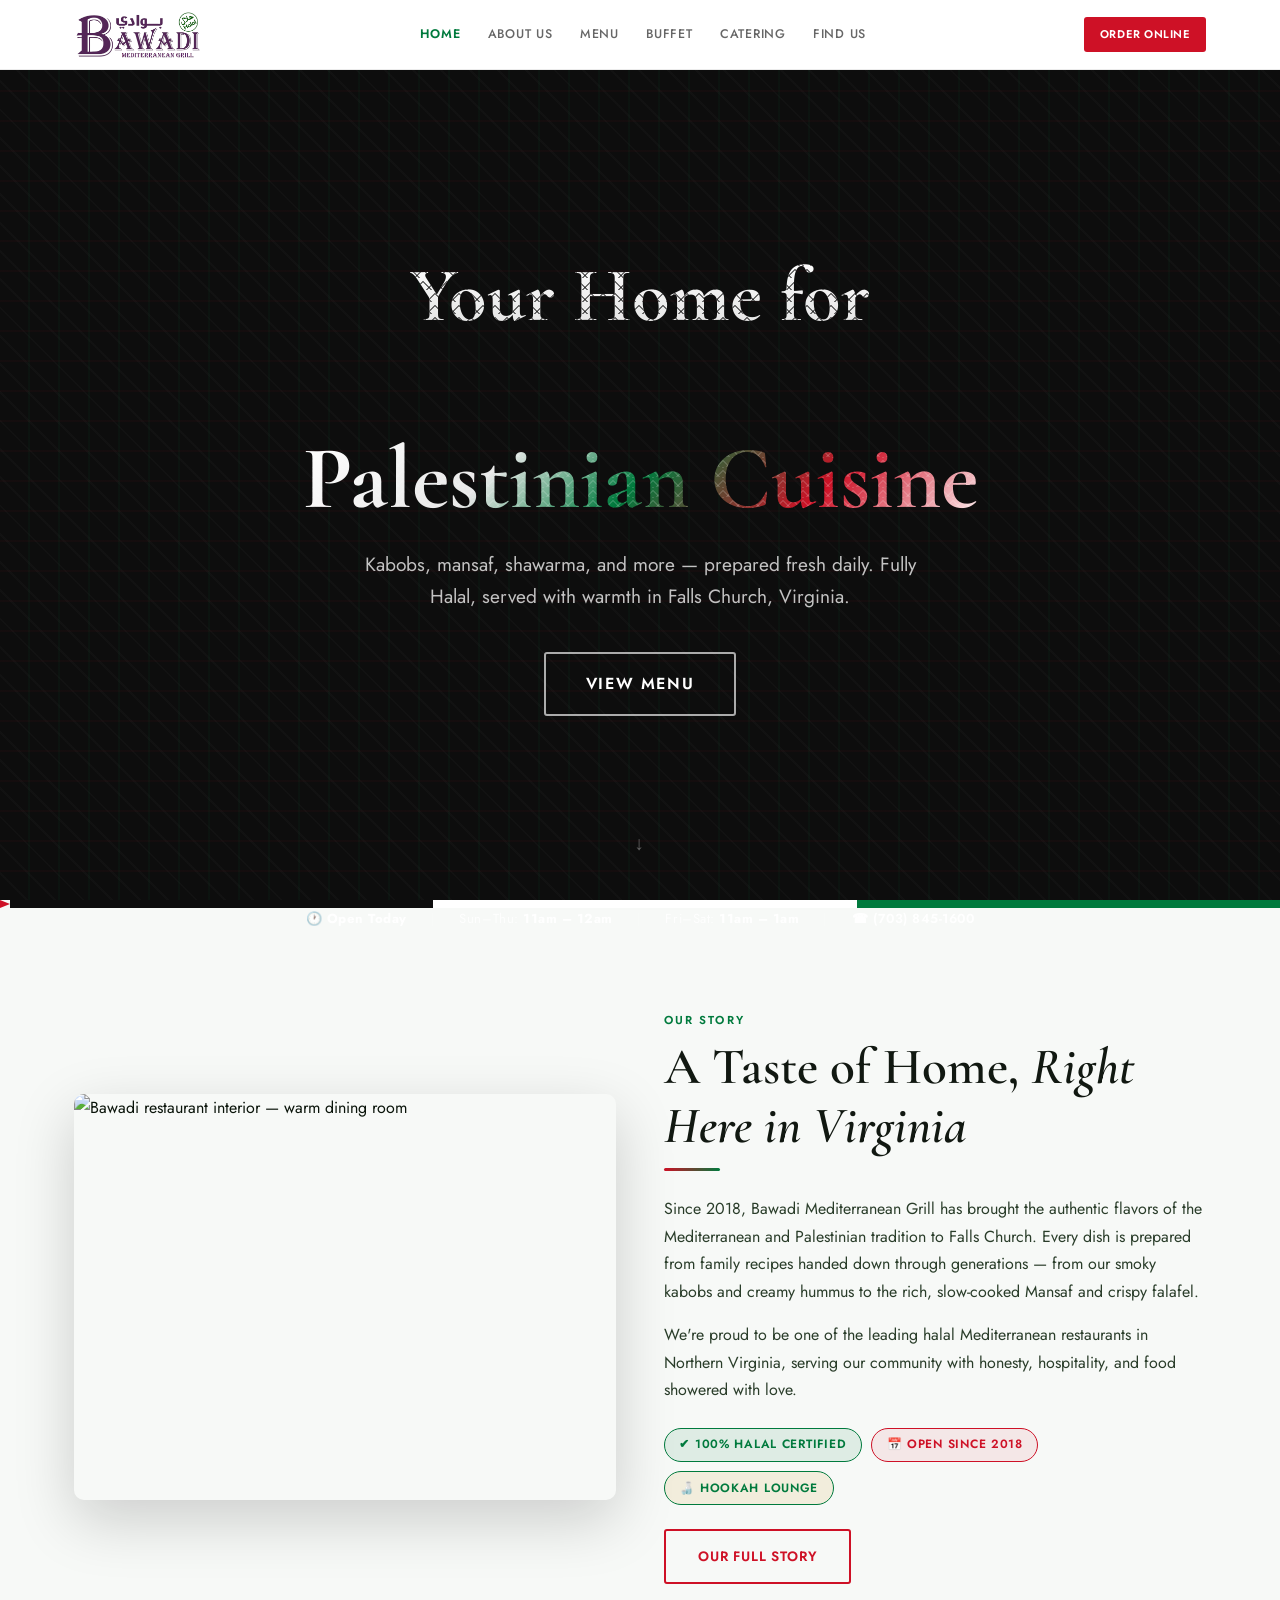
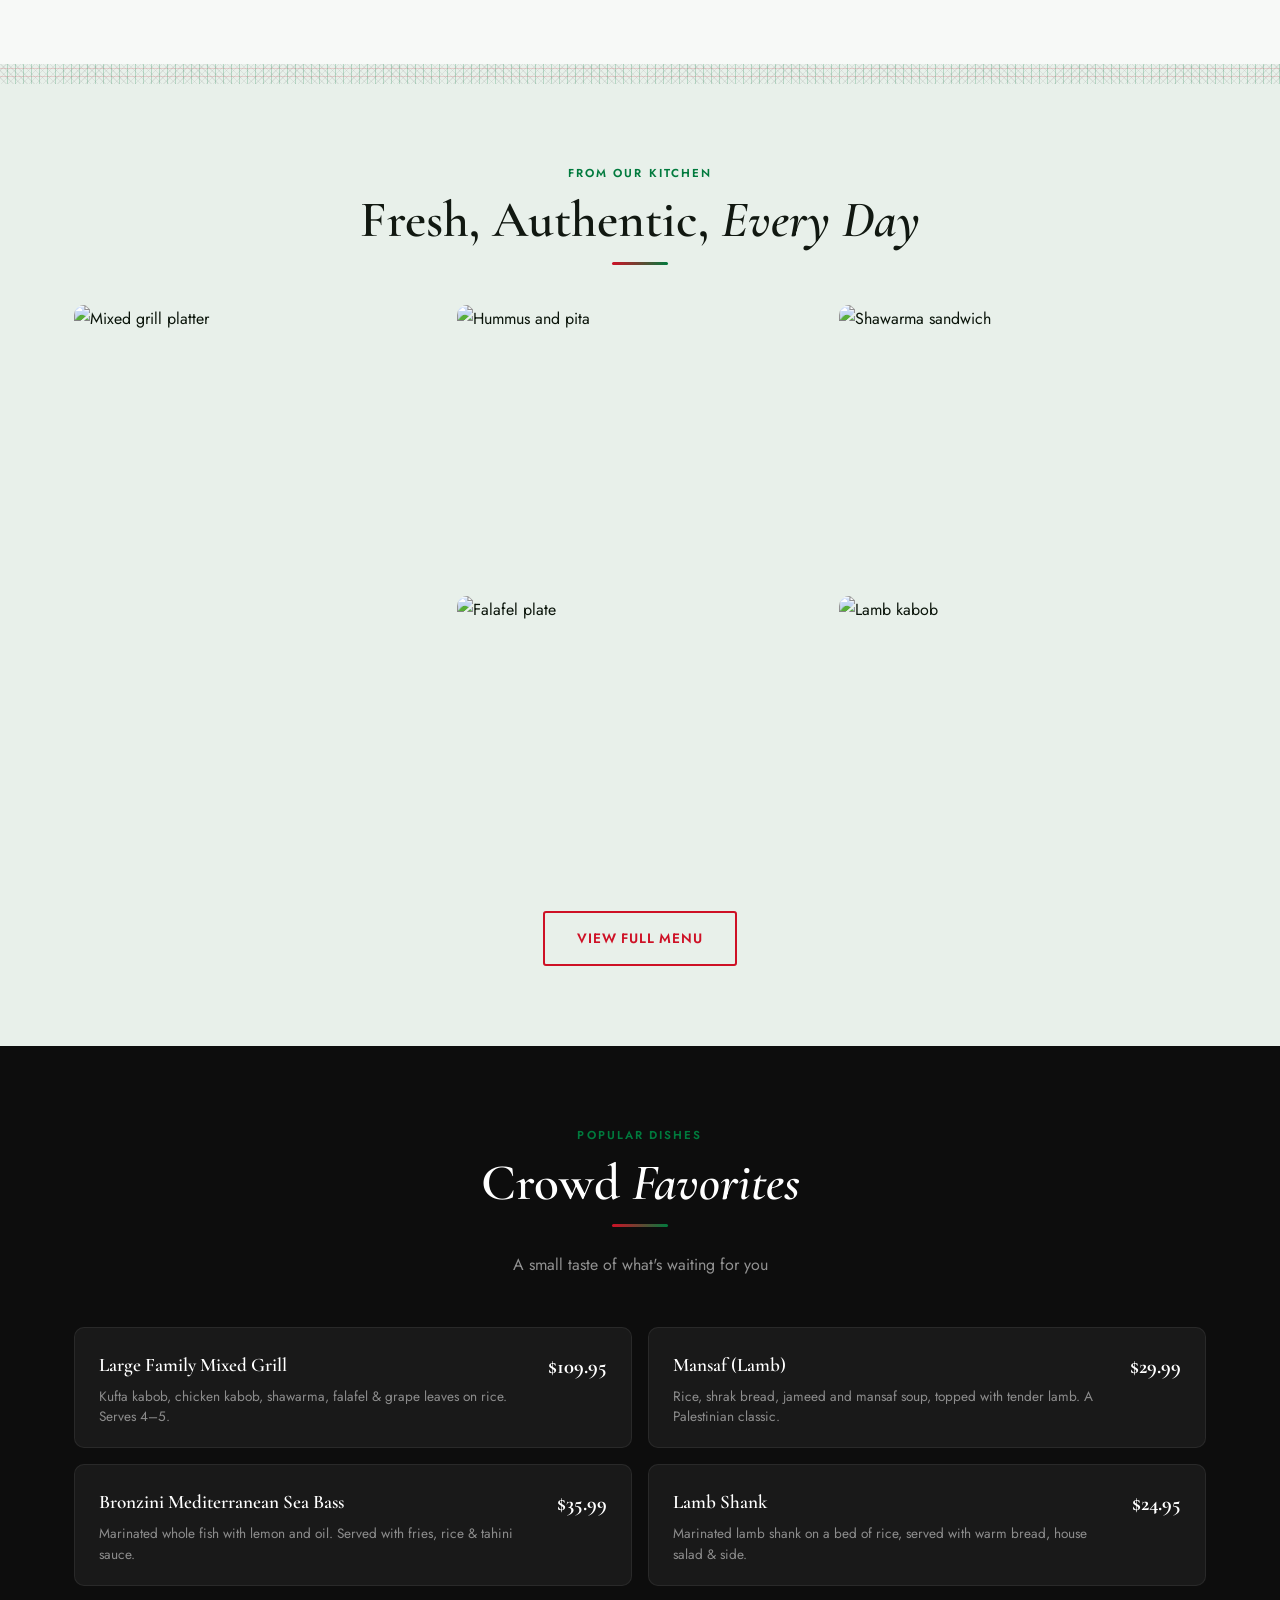
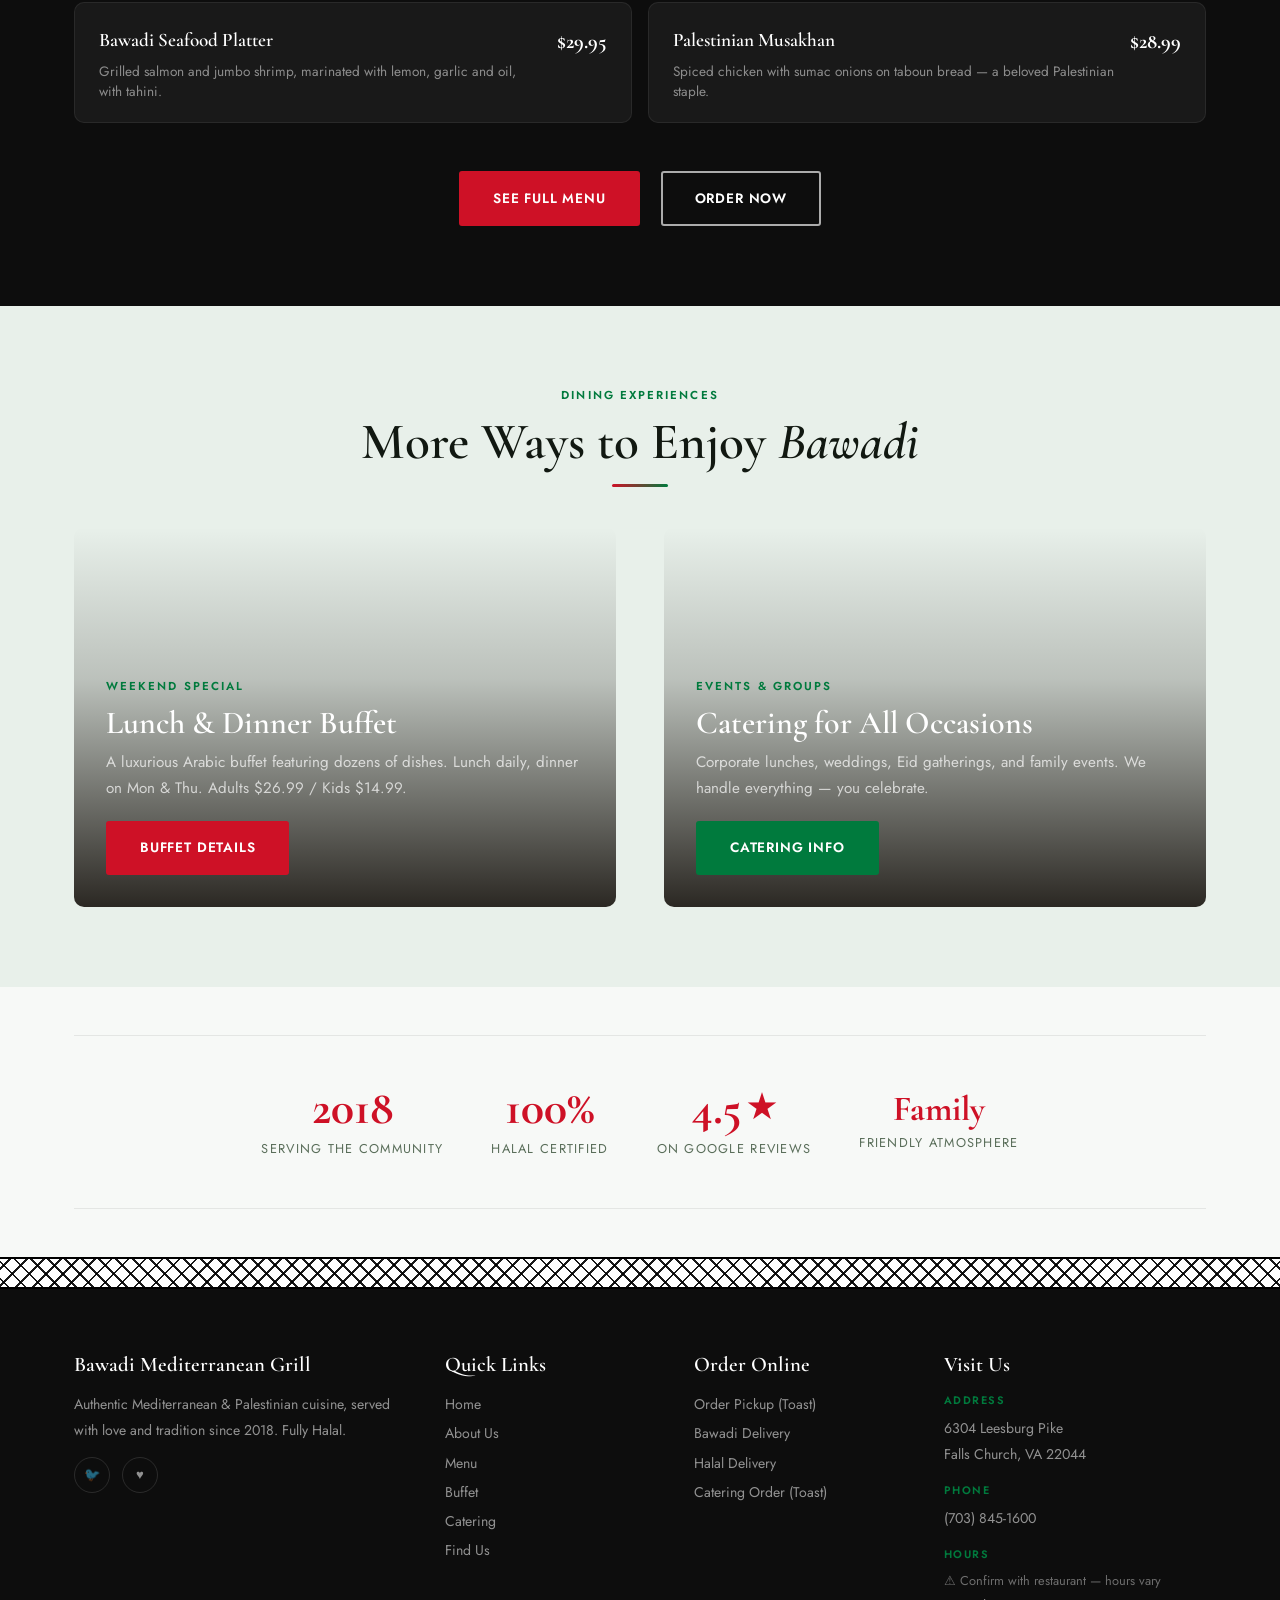
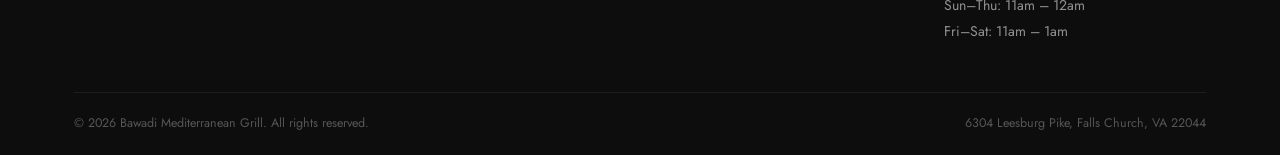
==== commit 5fc4030e: "Add files via upload" ====
--- a/index.html
+++ b/index.html
@@ -200,11 +200,28 @@
 
     /* Keffiyeh pattern text fill */
     .hero-title-top {
-      font-size: clamp(1.6rem, 3vw, 2.8rem);
-      color: rgba(255,255,255,.7);
-      font-weight: 400;
-      font-style: italic;
+      /* Big, bold, same size as before — keffiyeh diamond pattern fills the white letters */
+      font-size: clamp(2.8rem, 6vw, 5rem);
+      font-weight: 700;
       display: block;
+      line-height: 1.1;
+      /* Keffiyeh: white base with black diamond grid overlaid */
+      background-image:
+        repeating-linear-gradient(45deg,
+          transparent 0px, transparent 5px,
+          rgba(0,0,0,.55) 5px, rgba(0,0,0,.55) 7px,
+          transparent 7px, transparent 12px
+        ),
+        repeating-linear-gradient(-45deg,
+          transparent 0px, transparent 5px,
+          rgba(0,0,0,.55) 5px, rgba(0,0,0,.55) 7px,
+          transparent 7px, transparent 12px
+        ),
+        linear-gradient(180deg, #ffffff 0%, #e0e0e0 100%);
+      -webkit-background-clip: text;
+      -webkit-text-fill-color: transparent;
+      background-clip: text;
+      background-size: 12px 12px, 12px 12px, 100% 100%;
     }
     .hero-title-main {
       font-size: clamp(3rem, 7vw, 6rem);
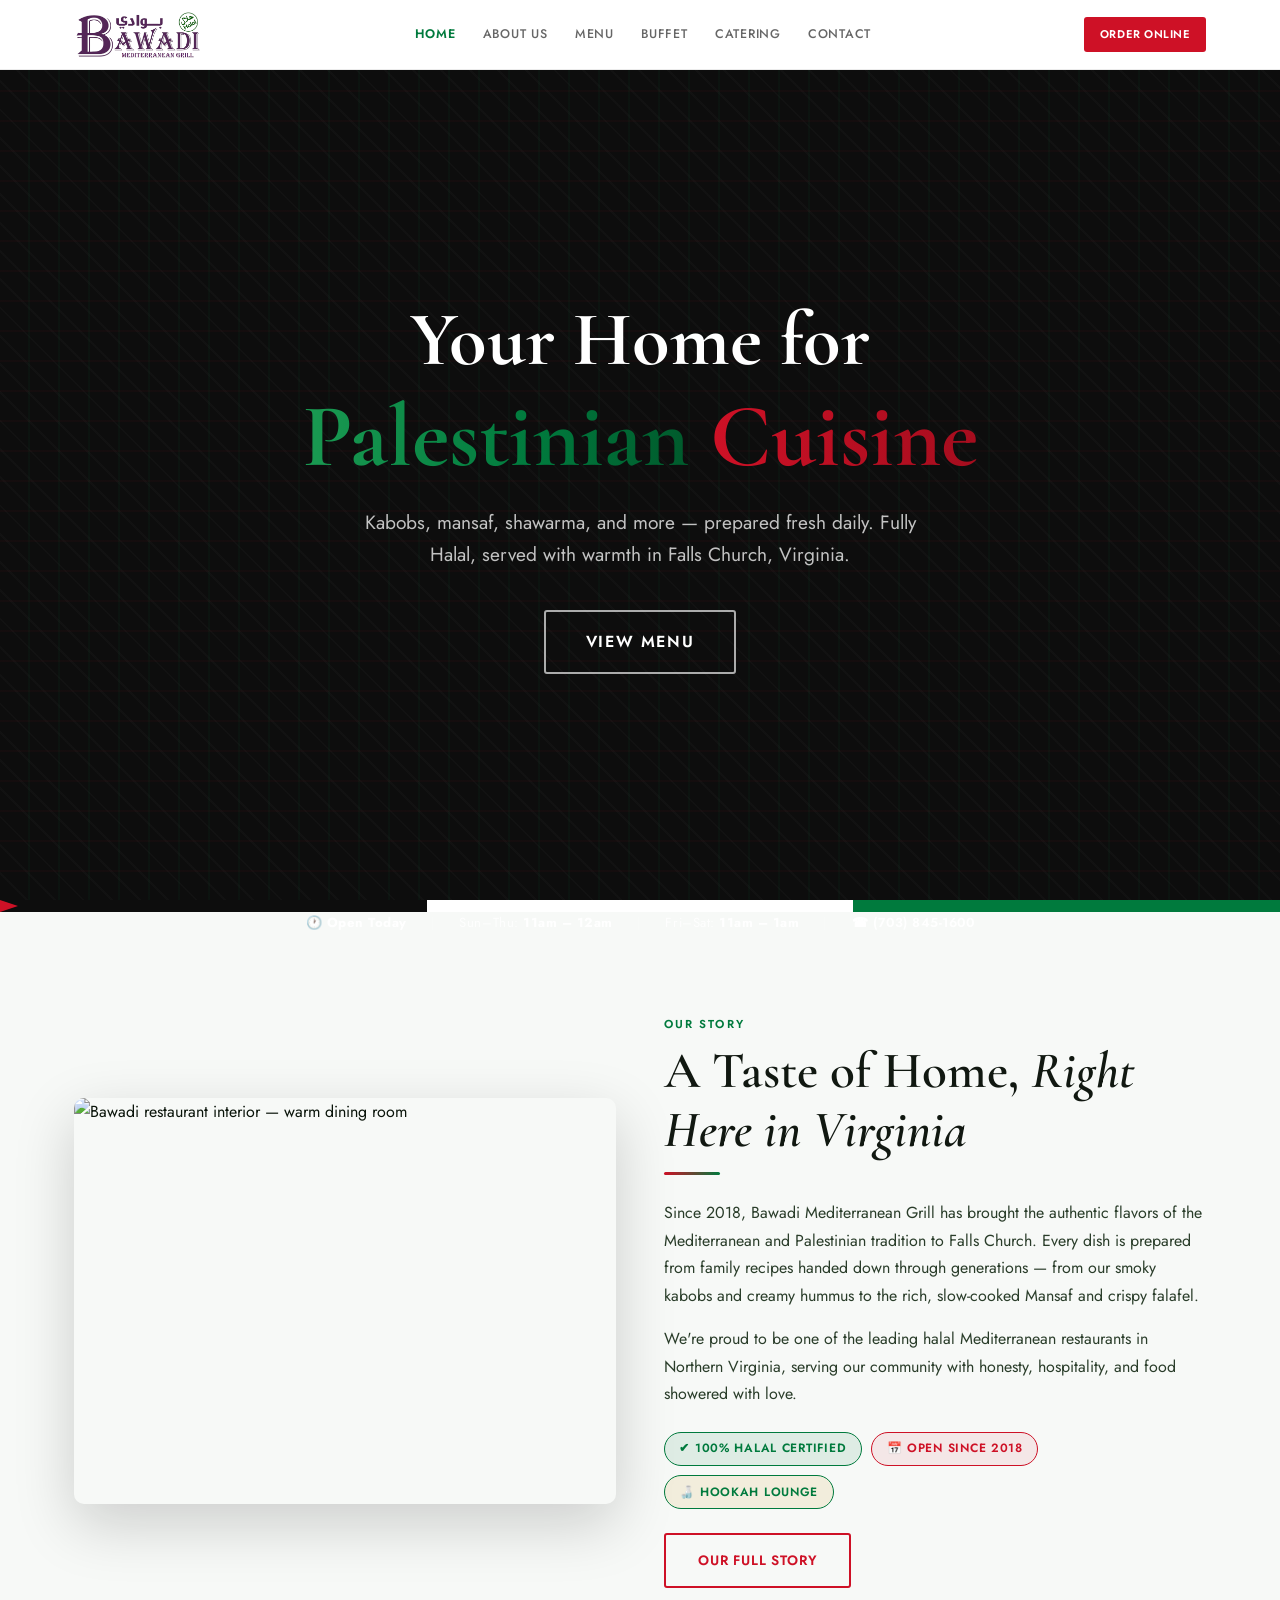
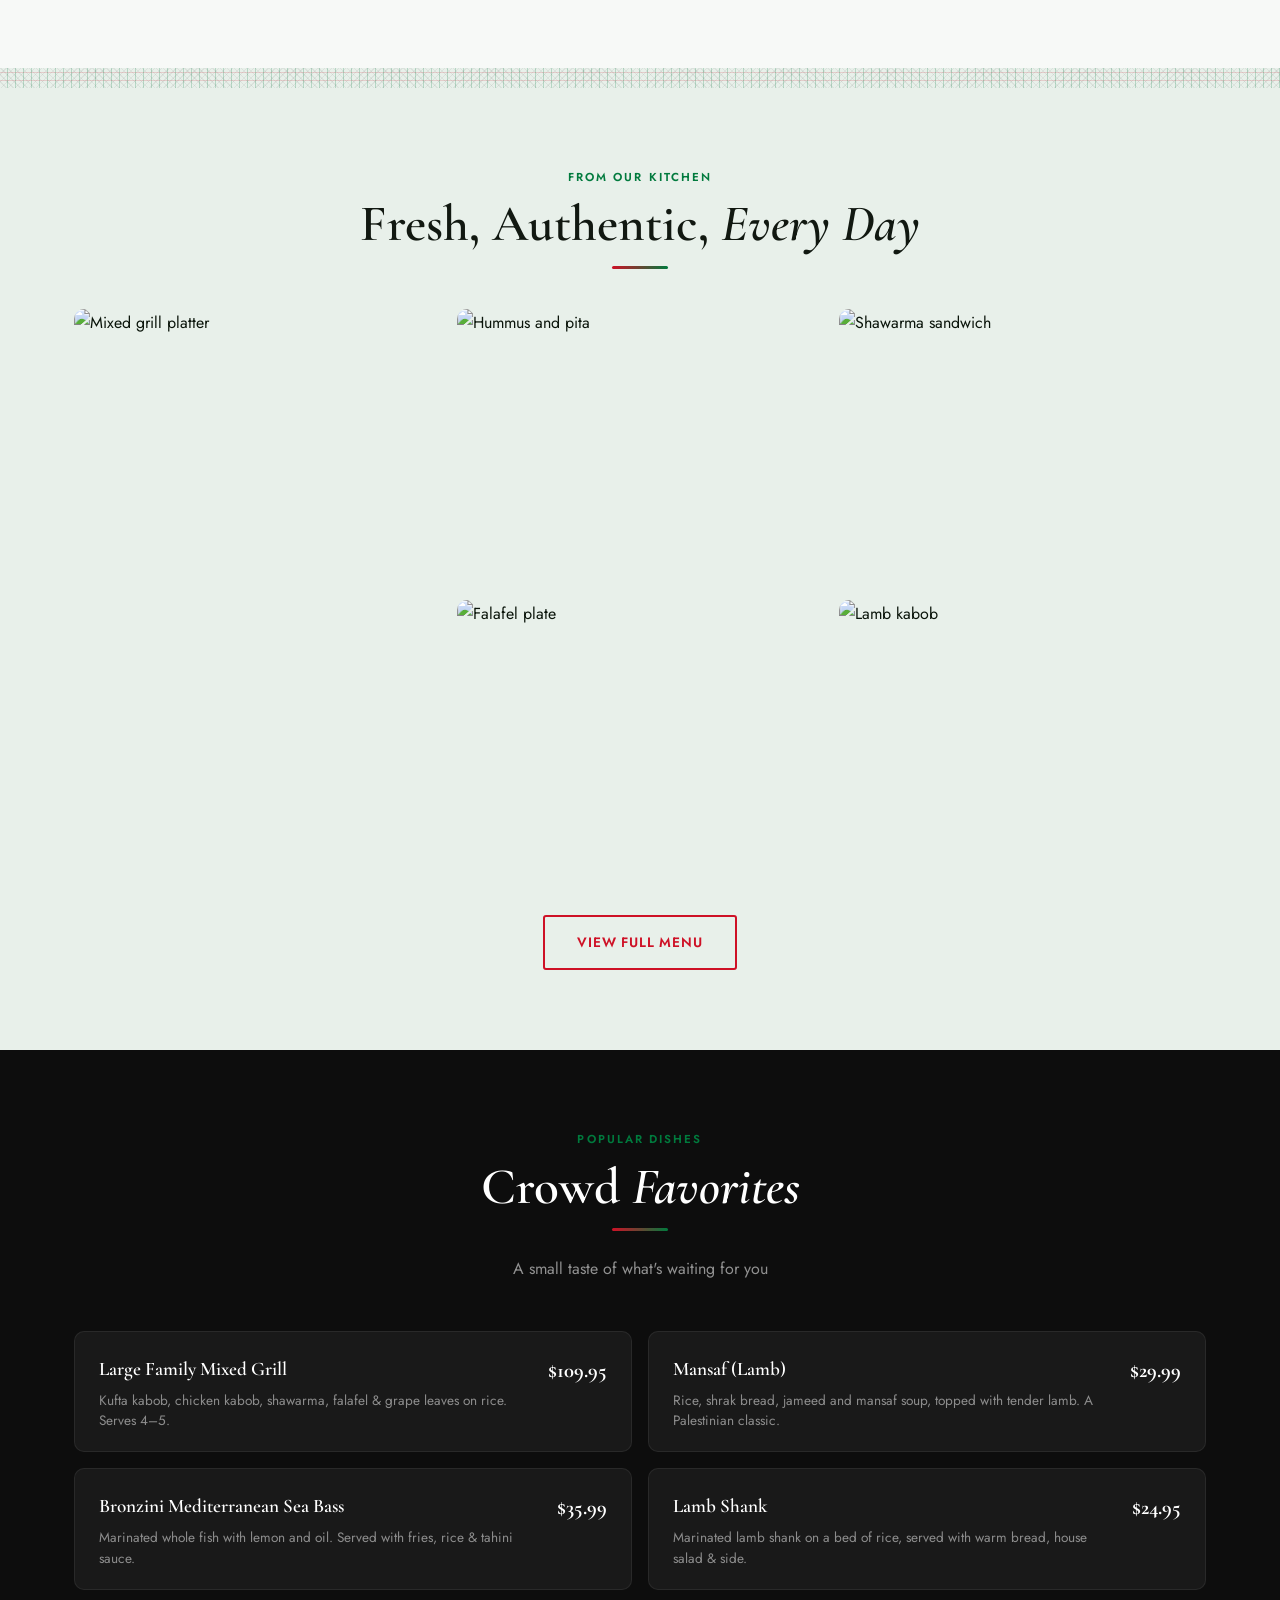
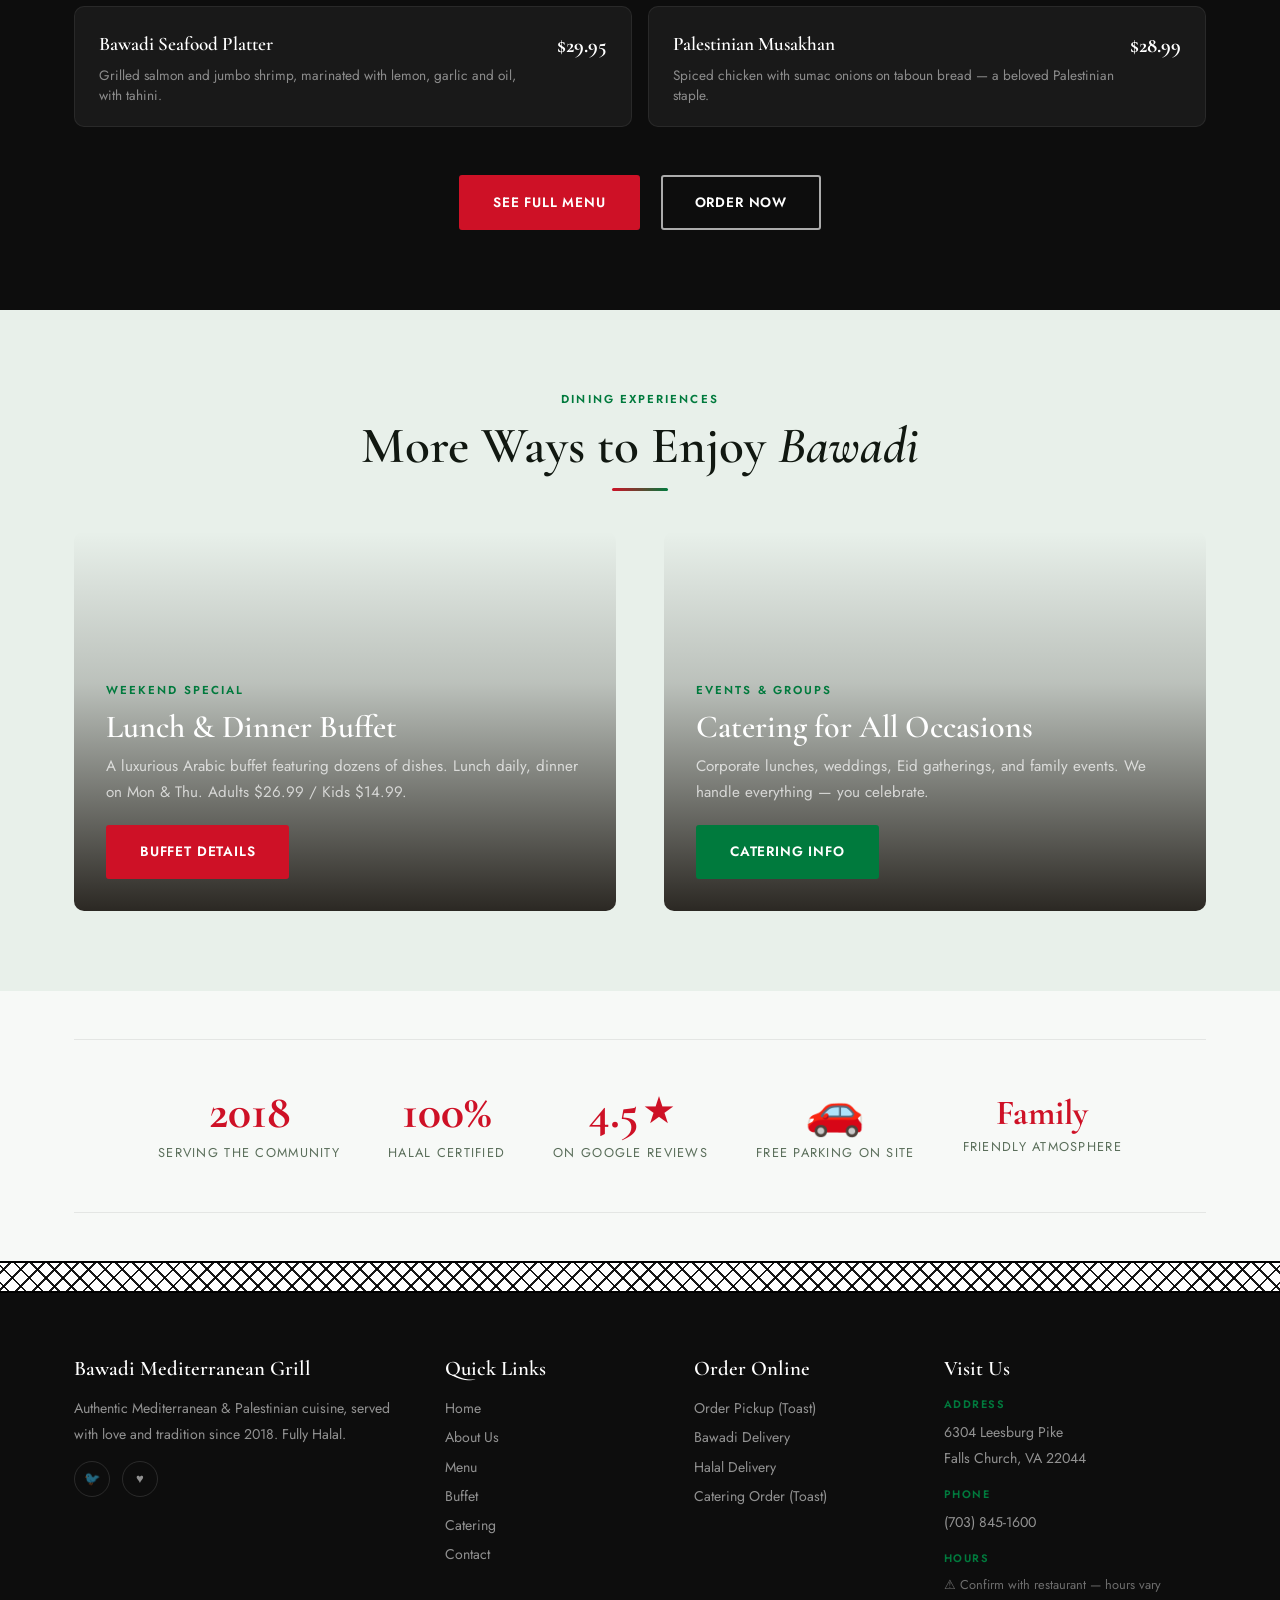
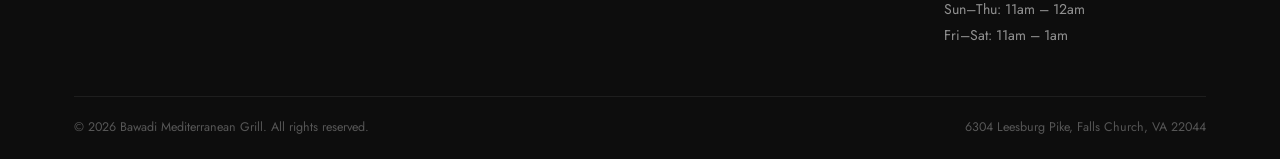
==== commit db7084e6: "Add files via upload" ====
--- a/index.html
+++ b/index.html
@@ -8,6 +8,31 @@
   <link rel="stylesheet" href="css/style.css">
   <style>
     /* ── HOME-SPECIFIC STYLES ── */
+    /* Clean Palestinian flag bar */
+    .pal-flag-bar {
+      height: 12px;
+      display: flex;
+      position: relative;
+      overflow: hidden;
+    }
+    .pal-flag-black  { flex: 1; background: #0D0D0D; }
+    .pal-flag-white  { flex: 1; background: #FFFFFF; }
+    .pal-flag-green  { flex: 1; background: #007A3D; }
+    .pal-flag-triangle {
+      position: absolute;
+      left: 0; top: 0;
+      width: 0; height: 0;
+      border-top: 6px solid transparent;
+      border-bottom: 6px solid transparent;
+      border-left: 18px solid #CE1126;
+    }
+
+    /* Remove old flag banner styles */
+    .flag-banner, .fb-black, .fb-white, .fb-green, .fb-tri { display: none; }
+
+    /* Remove scroll arrow */
+    .hero-scroll { display: none !important; }
+
 
     /* Hero */
     .hero {
@@ -198,51 +223,35 @@
     .form-row { display: grid; grid-template-columns: 1fr 1fr; gap: 1rem; }
 
 
-    /* Keffiyeh pattern text fill */
+    /* Hero title styles */
+    .hero-title {
+      line-height: 1.15;
+      margin-bottom: 0;
+    }
     .hero-title-top {
-      /* Big, bold, same size as before — keffiyeh diamond pattern fills the white letters */
       font-size: clamp(2.8rem, 6vw, 5rem);
       font-weight: 700;
       display: block;
-      line-height: 1.1;
-      /* Keffiyeh: white base with black diamond grid overlaid */
-      background-image:
-        repeating-linear-gradient(45deg,
-          transparent 0px, transparent 5px,
-          rgba(0,0,0,.55) 5px, rgba(0,0,0,.55) 7px,
-          transparent 7px, transparent 12px
-        ),
-        repeating-linear-gradient(-45deg,
-          transparent 0px, transparent 5px,
-          rgba(0,0,0,.55) 5px, rgba(0,0,0,.55) 7px,
-          transparent 7px, transparent 12px
-        ),
-        linear-gradient(180deg, #ffffff 0%, #e0e0e0 100%);
+      color: #ffffff;
+      line-height: 1.15;
+    }
+    .hero-title-main {
+      font-size: clamp(3rem, 7vw, 6rem);
+      font-weight: 700;
+      display: block;
+      line-height: 1.15;
+    }
+    .hero-title-pal {
+      background: linear-gradient(90deg, #1A9A52 0%, #007A3D 60%, #005A2C 100%);
       -webkit-background-clip: text;
       -webkit-text-fill-color: transparent;
       background-clip: text;
-      background-size: 12px 12px, 12px 12px, 100% 100%;
-    }
-    .hero-title-main {
-      font-size: clamp(3rem, 7vw, 6rem);
-      font-weight: 700;
-      display: inline-block;
-      background-image:
-        repeating-linear-gradient(45deg,
-          transparent 0px, transparent 4px,
-          rgba(255,255,255,.15) 4px, rgba(255,255,255,.15) 5px,
-          transparent 5px, transparent 9px
-        ),
-        repeating-linear-gradient(-45deg,
-          transparent 0px, transparent 4px,
-          rgba(255,255,255,.15) 4px, rgba(255,255,255,.15) 5px,
-          transparent 5px, transparent 9px
-        ),
-        linear-gradient(135deg, #ffffff 0%, #e8e8e8 30%, #007A3D 50%, #CE1126 75%, #ffffff 100%);
+    }
+    .hero-title-cuis {
+      background: linear-gradient(90deg, #CE1126 0%, #A50D1E 100%);
       -webkit-background-clip: text;
       -webkit-text-fill-color: transparent;
       background-clip: text;
-      background-size: 10px 10px, 10px 10px, 100% 100%;
     }
     @media (max-width: 768px) {
       .gallery-grid { grid-template-columns: 1fr 1fr; }
@@ -267,23 +276,22 @@
     <div class="hero-keffiyeh"></div>
     <div class="hero-content">
 <h1 class="hero-title">
-  <span class="hero-title-top">Your Home for</span><br>
-  <span class="hero-title-main">Palestinian Cuisine</span>
+  <span class="hero-title-top">Your Home for</span>
+  <span class="hero-title-main"><span class="hero-title-pal">Palestinian</span> <span class="hero-title-cuis">Cuisine</span></span>
 </h1>
       <p class="hero-sub">Kabobs, mansaf, shawarma, and more — prepared fresh daily. Fully Halal, served with warmth in Falls Church, Virginia.</p>
       <div class="hero-btns">
         <a href="menu.html" class="btn btn-secondary" style="font-size:1rem;padding:1rem 2.5rem;letter-spacing:.1em;">View Menu</a>
       </div>
     </div>
-    <div class="hero-scroll"></div>
   </section>
 
   <!-- Palestinian flag strip -->
-  <div class="flag-banner">
-    <div class="fb-tri"></div>
-    <div class="fb-black"></div>
-    <div class="fb-white"></div>
-    <div class="fb-green"></div>
+  <div class="pal-flag-bar">
+    <div class="pal-flag-black"></div>
+    <div class="pal-flag-white"></div>
+    <div class="pal-flag-green"></div>
+    <div class="pal-flag-triangle"></div>
   </div>
 
   <!-- ═══ HOURS STRIP ═══ -->
@@ -474,6 +482,10 @@
           <div class="trust-stat-label">On Google Reviews</div>
         </div>
         <div class="trust-stat">
+          <div class="trust-stat-num">&#x1F697;</div>
+          <div class="trust-stat-label">Free parking on site</div>
+        </div>
+        <div class="trust-stat">
           <div class="trust-stat-num" style="font-size:2.2rem;">Family</div>
           <div class="trust-stat-label">Friendly atmosphere</div>
         </div>
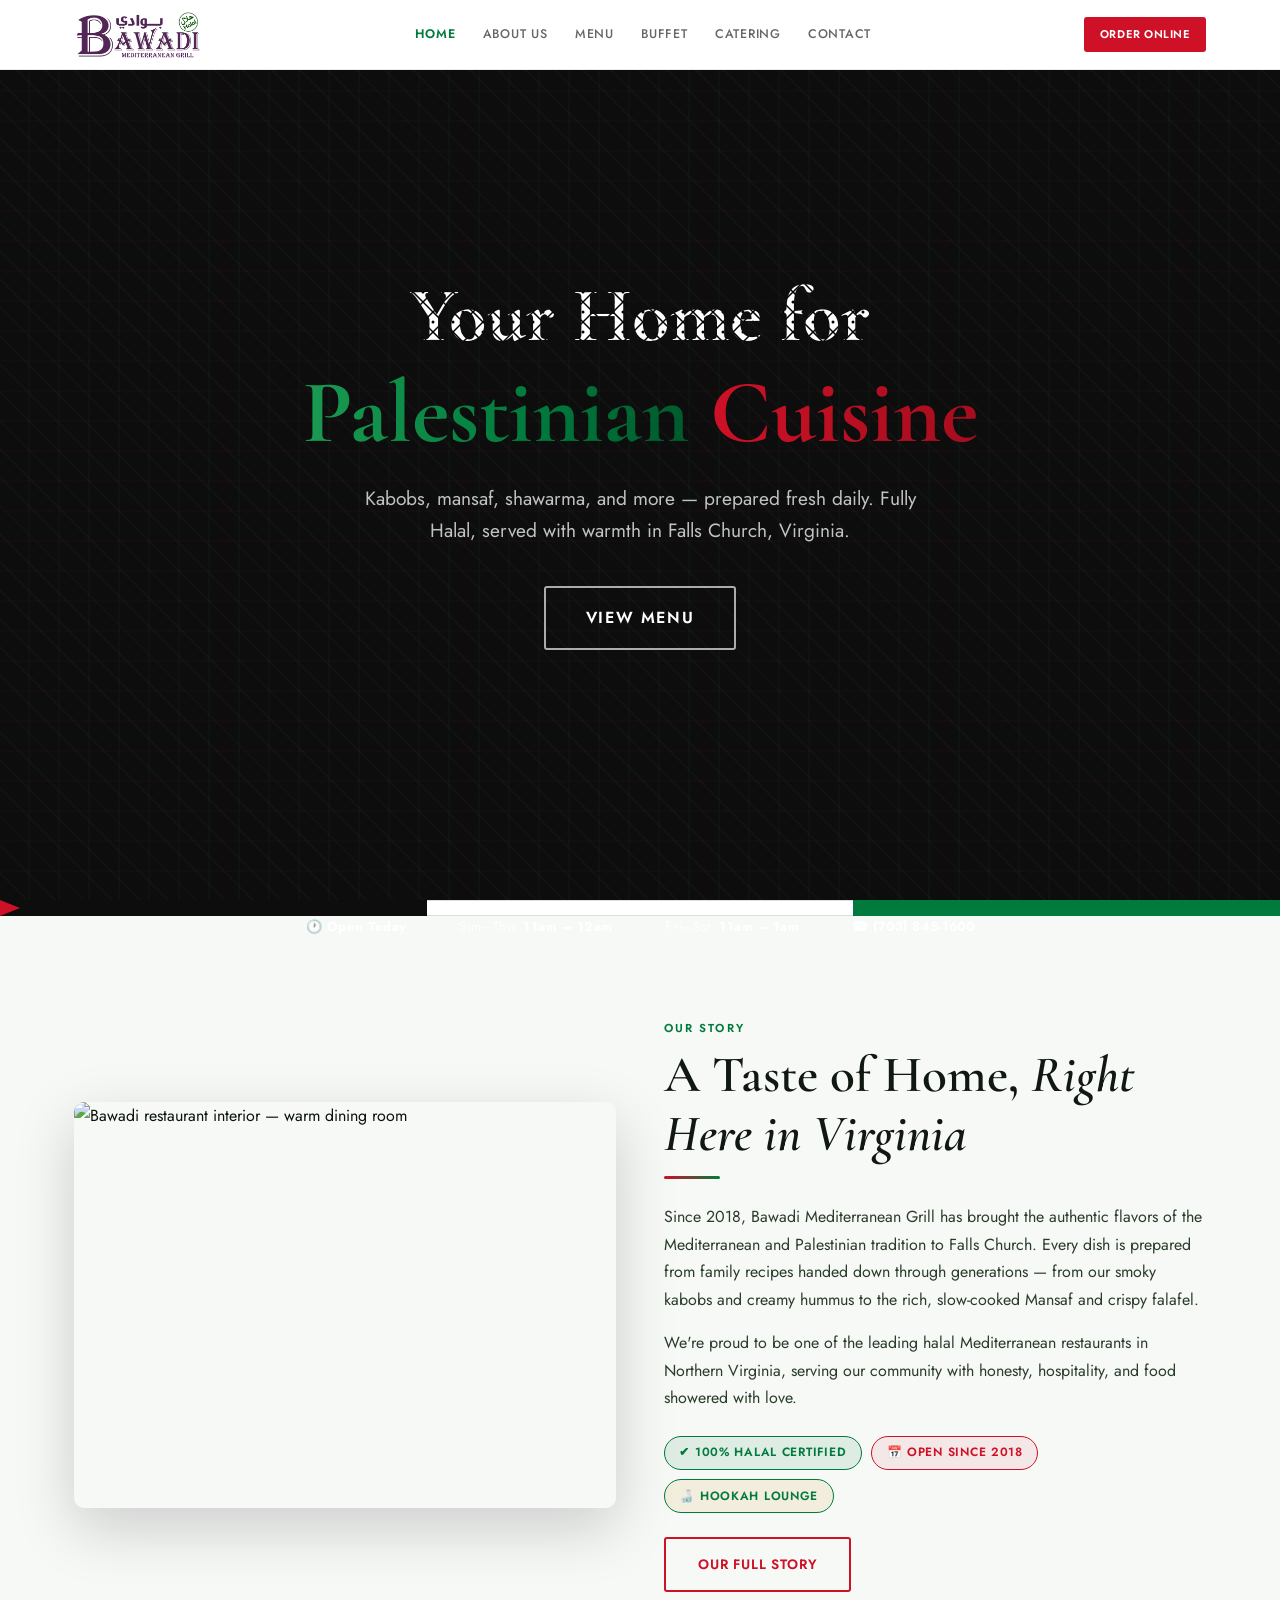
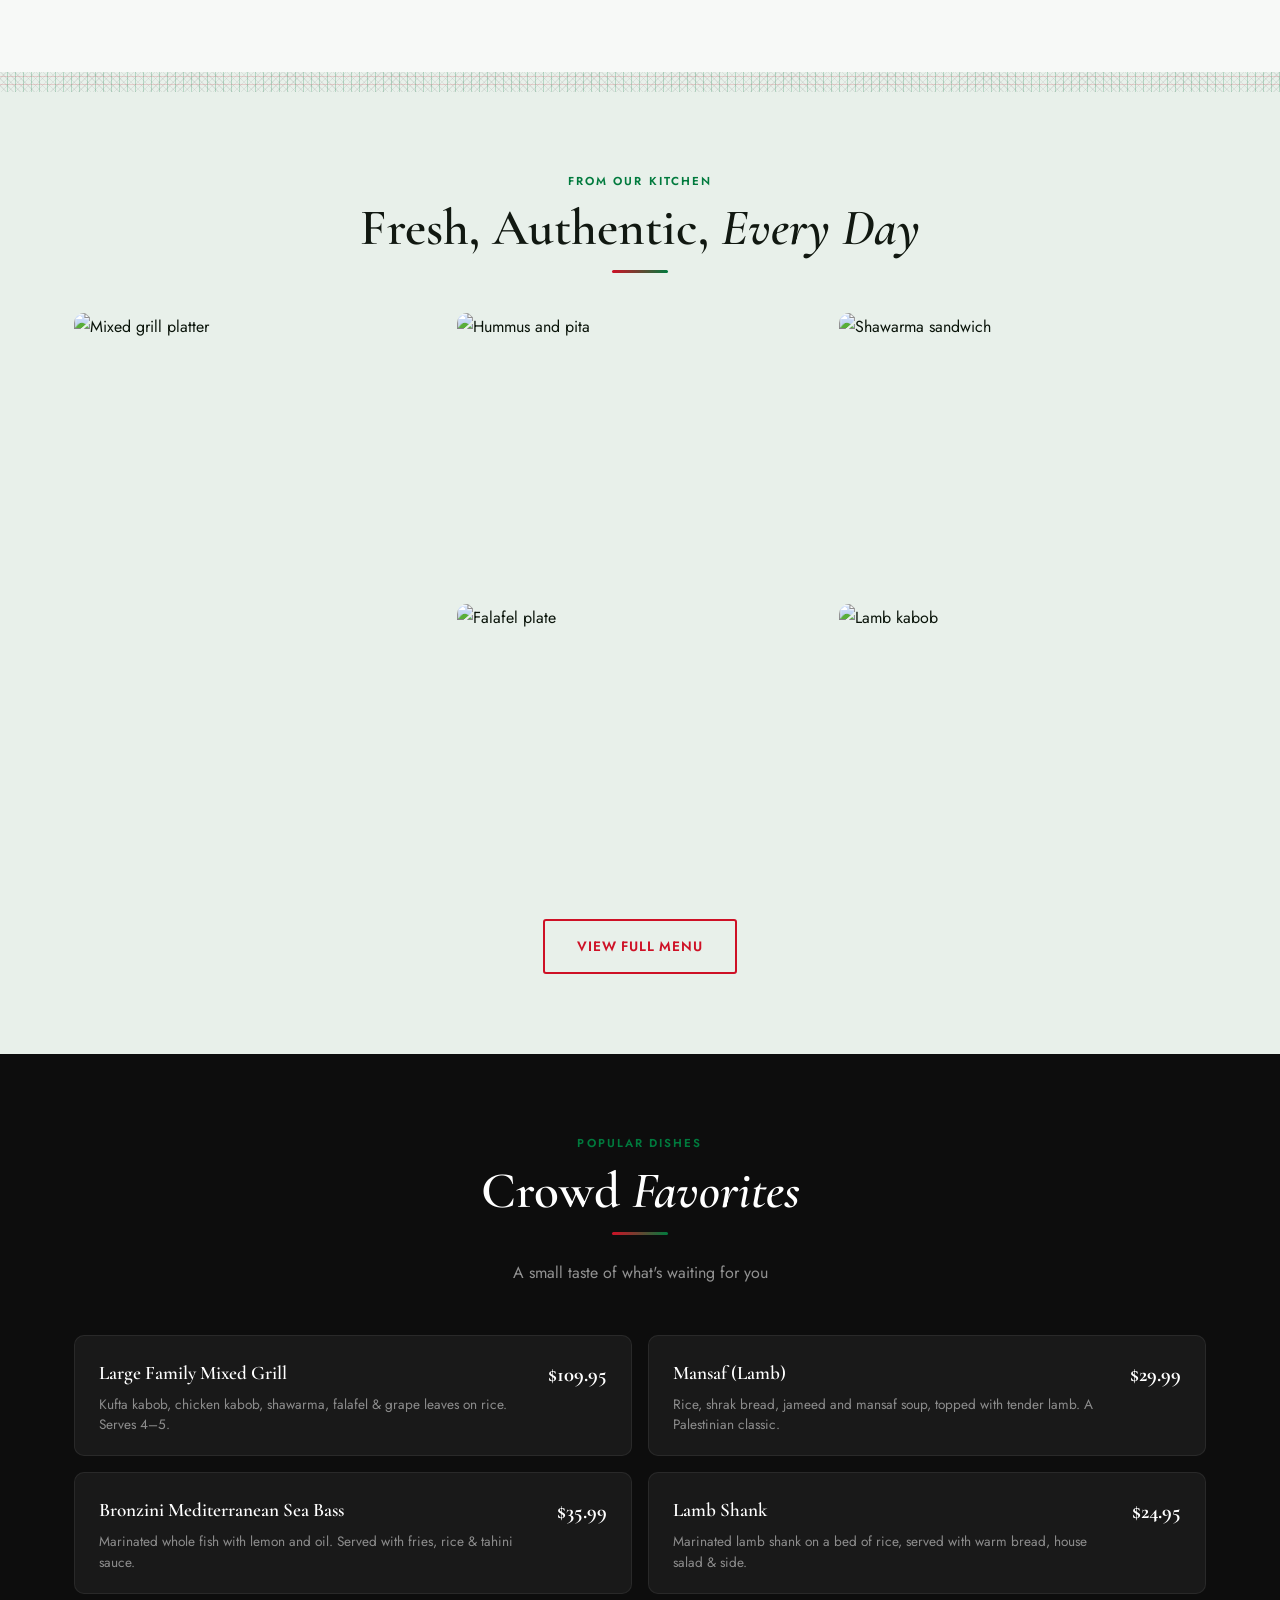
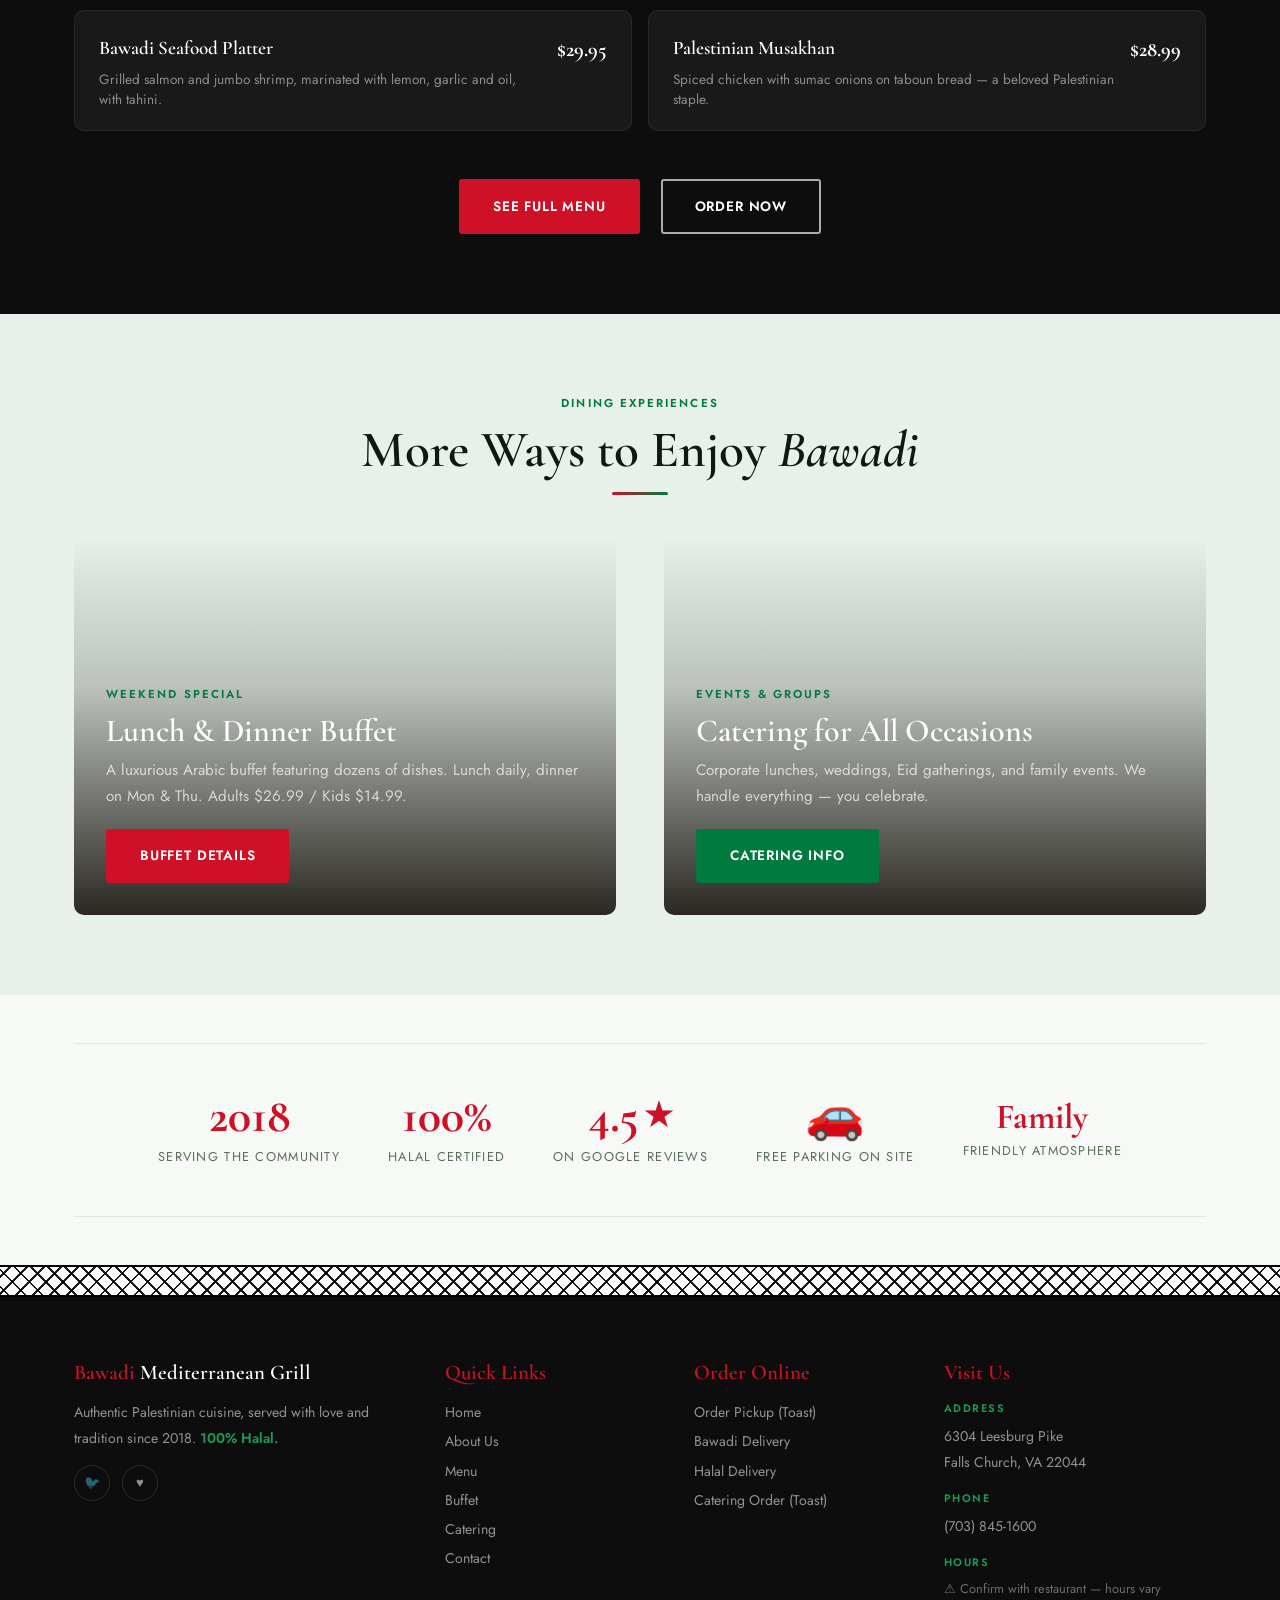
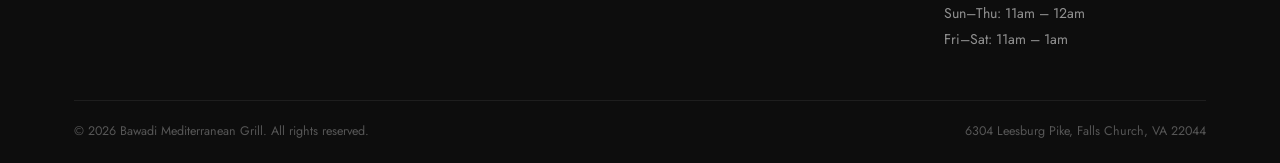
==== commit 432dd0b4: "Add files via upload" ====
--- a/index.html
+++ b/index.html
@@ -8,30 +8,9 @@
   <link rel="stylesheet" href="css/style.css">
   <style>
     /* ── HOME-SPECIFIC STYLES ── */
-    /* Clean Palestinian flag bar */
-    .pal-flag-bar {
-      height: 12px;
-      display: flex;
-      position: relative;
-      overflow: hidden;
-    }
-    .pal-flag-black  { flex: 1; background: #0D0D0D; }
-    .pal-flag-white  { flex: 1; background: #FFFFFF; }
-    .pal-flag-green  { flex: 1; background: #007A3D; }
-    .pal-flag-triangle {
-      position: absolute;
-      left: 0; top: 0;
-      width: 0; height: 0;
-      border-top: 6px solid transparent;
-      border-bottom: 6px solid transparent;
-      border-left: 18px solid #CE1126;
-    }
-
-    /* Remove old flag banner styles */
-    .flag-banner, .fb-black, .fb-white, .fb-green, .fb-tri { display: none; }
-
     /* Remove scroll arrow */
     .hero-scroll { display: none !important; }
+    .flag-banner { display: none; }
 
 
     /* Hero */
@@ -41,6 +20,7 @@
       display: flex; align-items: center; justify-content: center;
       position: relative; overflow: hidden;
       padding-top: var(--nav-h);
+      padding-bottom: 3rem;
     }
     .hero-bg {
       position: absolute; inset: 0;
@@ -78,15 +58,6 @@
     }
     .hero-scroll::after { content: '↓'; font-size: 1.2rem; color: rgba(255,255,255,.35); }
     @keyframes bounce { 0%,100%{transform:translateX(-50%) translateY(0)} 50%{transform:translateX(-50%) translateY(6px)} }
-
-    /* Palestinian flag banner strip */
-    .flag-banner {
-      display: flex; height: 8px; width: 100%;
-    }
-    .flag-banner .fb-black  { flex: 1; background: var(--black); }
-    .flag-banner .fb-white  { flex: 1; background: var(--white); }
-    .flag-banner .fb-green  { flex: 1; background: var(--pal-green); }
-    .flag-banner .fb-tri    { width: 0; height: 0; border-top: 4px solid transparent; border-bottom: 4px solid transparent; border-left: 10px solid var(--pal-red); flex-shrink: 0; }
 
     /* Order strip */
       background: var(--walnut); padding: 1.4rem 0;
@@ -232,8 +203,13 @@
       font-size: clamp(2.8rem, 6vw, 5rem);
       font-weight: 700;
       display: block;
-      color: #ffffff;
       line-height: 1.15;
+      /* SVG keffiyeh diamond pattern inside white text */
+      background-image: url("data:image/svg+xml,%3Csvg xmlns='http://www.w3.org/2000/svg' width='20' height='20'%3E%3Crect width='20' height='20' fill='%23ffffff'/%3E%3Cline x1='0' y1='10' x2='10' y2='0' stroke='%23000000' stroke-width='1.5'/%3E%3Cline x1='10' y1='20' x2='20' y2='10' stroke='%23000000' stroke-width='1.5'/%3E%3Cline x1='0' y1='10' x2='10' y2='20' stroke='%23000000' stroke-width='1.5'/%3E%3Cline x1='10' y1='0' x2='20' y2='10' stroke='%23000000' stroke-width='1.5'/%3E%3Ccircle cx='10' cy='10' r='1.5' fill='%23000000'/%3E%3Ccircle cx='0' cy='0' r='1.5' fill='%23000000'/%3E%3Ccircle cx='20' cy='0' r='1.5' fill='%23000000'/%3E%3Ccircle cx='0' cy='20' r='1.5' fill='%23000000'/%3E%3Ccircle cx='20' cy='20' r='1.5' fill='%23000000'/%3E%3C/svg%3E");
+      -webkit-background-clip: text;
+      -webkit-text-fill-color: transparent;
+      background-clip: text;
+      background-size: 20px 20px;
     }
     .hero-title-main {
       font-size: clamp(3rem, 7vw, 6rem);
@@ -287,11 +263,11 @@
   </section>
 
   <!-- Palestinian flag strip -->
-  <div class="pal-flag-bar">
-    <div class="pal-flag-black"></div>
-    <div class="pal-flag-white"></div>
-    <div class="pal-flag-green"></div>
-    <div class="pal-flag-triangle"></div>
+  <div style="display:flex;height:16px;width:100%;position:relative;z-index:10;flex-shrink:0;">
+    <div style="position:absolute;left:0;top:0;width:0;height:0;border-top:8px solid transparent;border-bottom:8px solid transparent;border-left:20px solid #CE1126;z-index:11;"></div>
+    <div style="flex:1;background:#0D0D0D;"></div>
+    <div style="flex:1;background:#FFFFFF;border-top:1px solid #ddd;border-bottom:1px solid #ddd;"></div>
+    <div style="flex:1;background:#007A3D;"></div>
   </div>
 
   <!-- ═══ HOURS STRIP ═══ -->
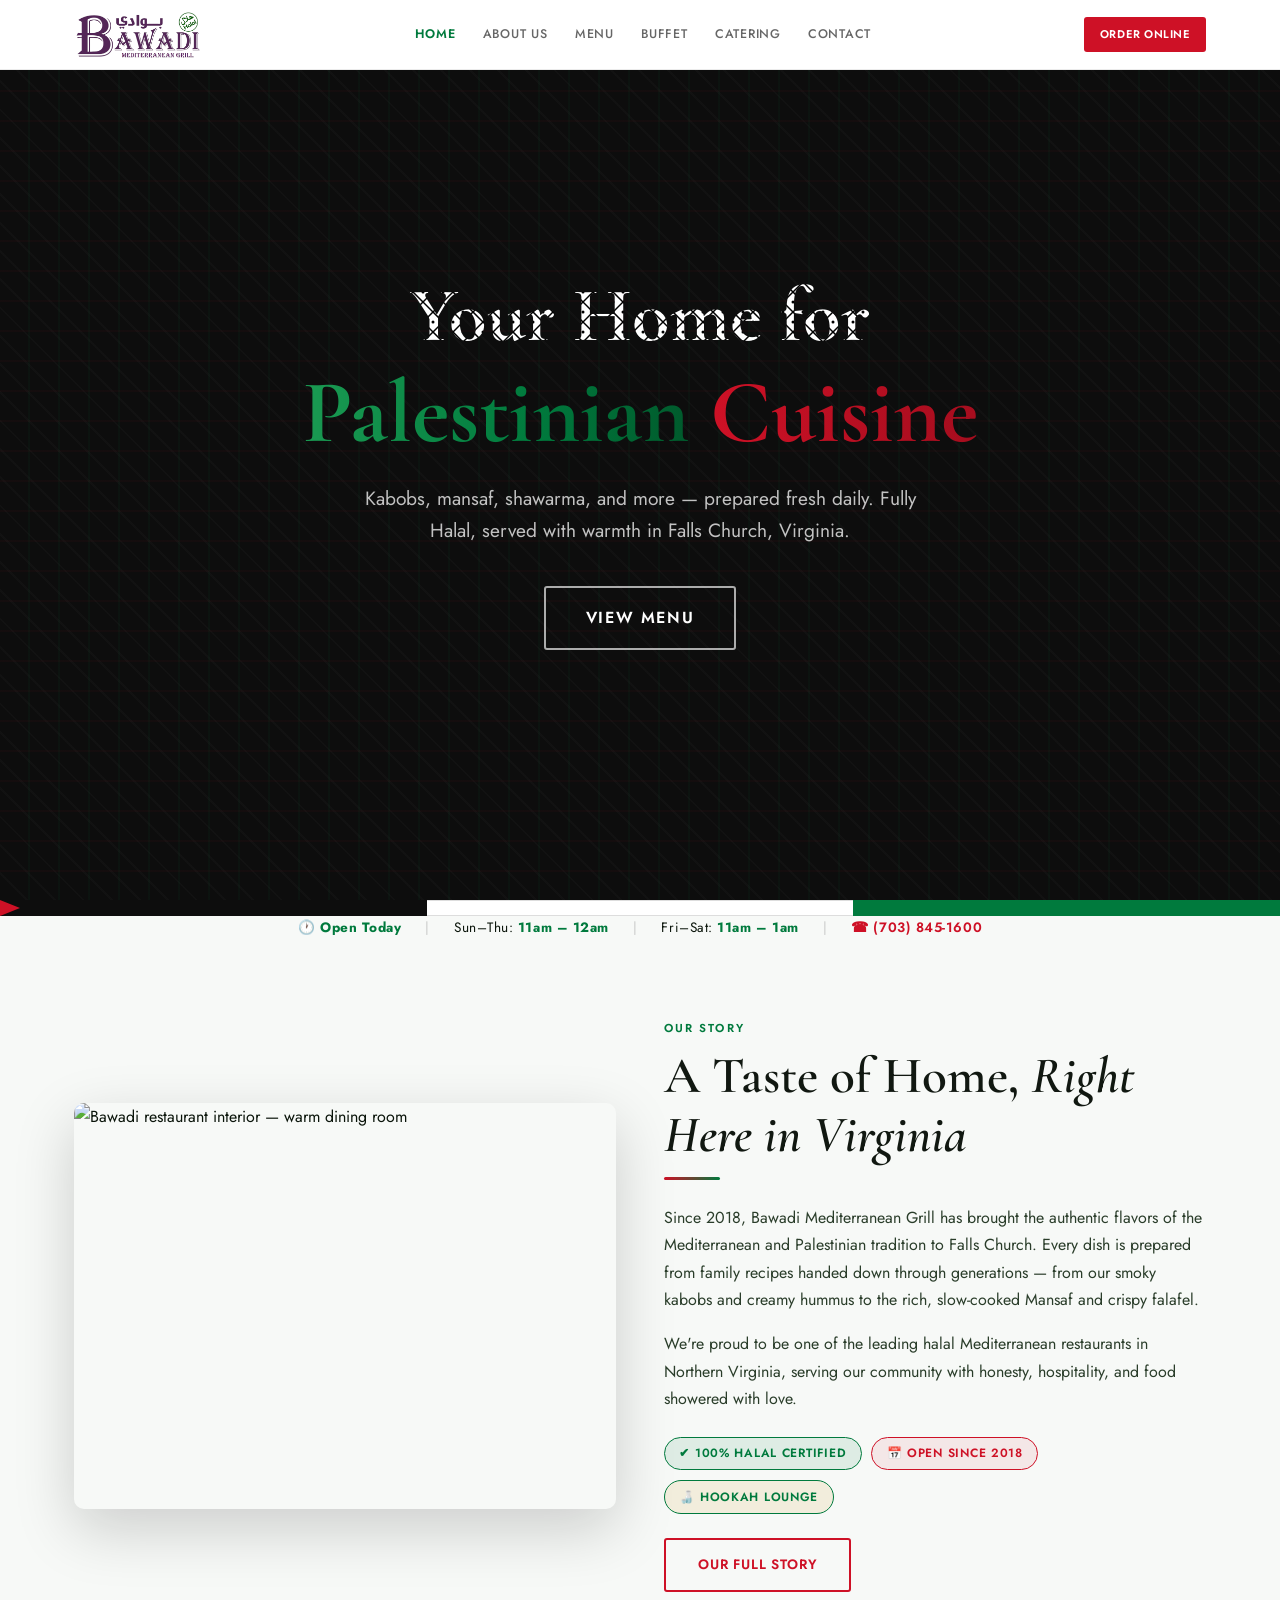
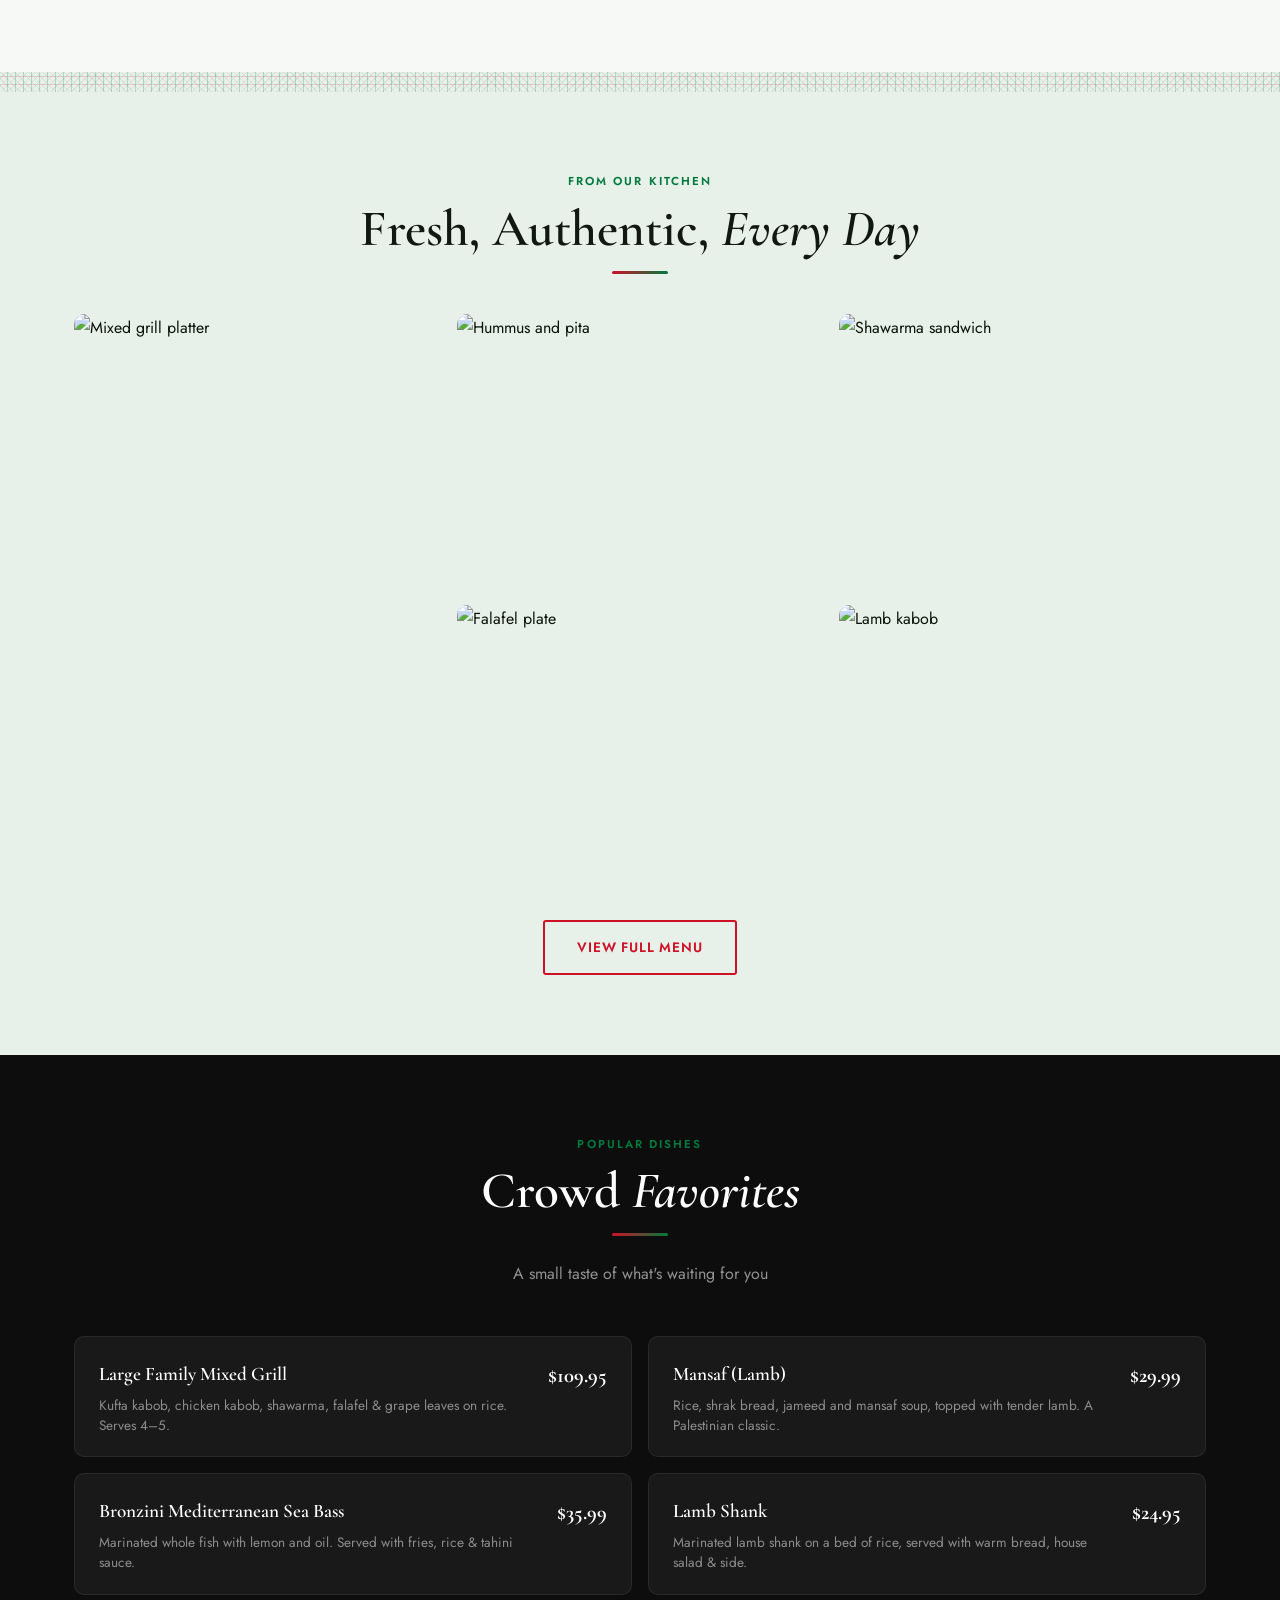
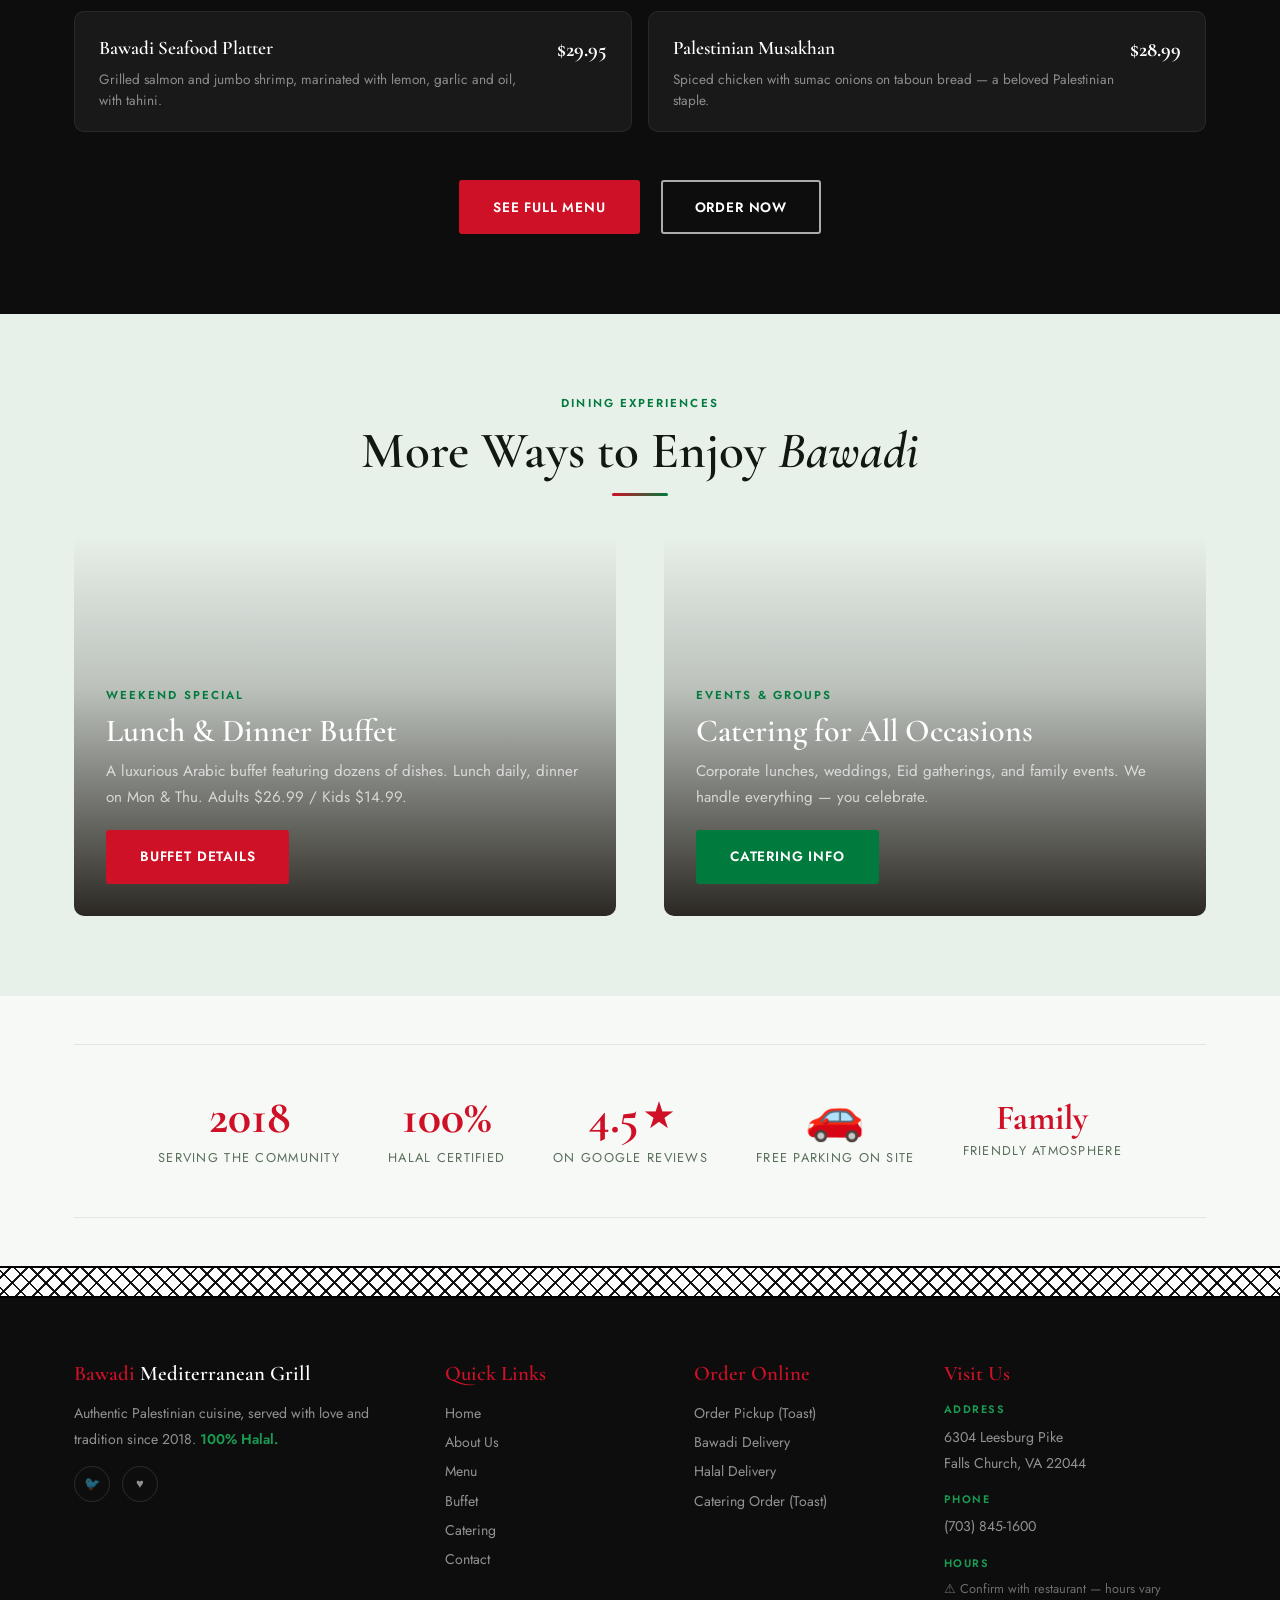
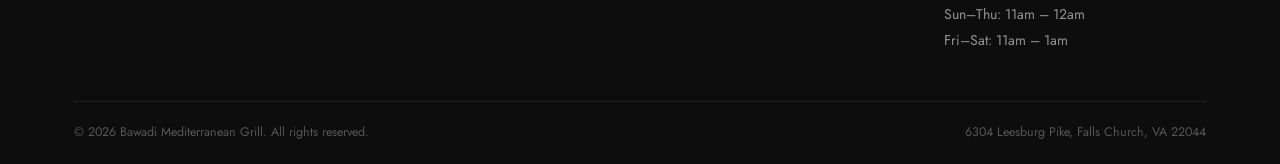
==== commit 6eb65522: "Add files via upload" ====
--- a/index.html
+++ b/index.html
@@ -70,15 +70,19 @@
 
     /* Hours strip */
     .hours-strip {
-      background: var(--pal-green); padding: .75rem 0;
+      background: var(--white);
+      border-top: 3px solid var(--pal-green);
+      border-bottom: 3px solid var(--pal-red);
+      padding: .85rem 0;
     }
     .hours-strip-inner {
       display: flex; flex-wrap: wrap; align-items: center; justify-content: center;
       gap: 1.5rem;
     }
-    .hours-strip span { color: rgba(255,255,255,.85); font-size: .82rem; letter-spacing: .04em; }
-    .hours-strip strong { color: var(--white); }
-    .hours-strip .sep { color: rgba(255,255,255,.3); }
+    .hours-strip span { color: var(--text-dark); font-size: .85rem; letter-spacing: .04em; }
+    .hours-strip strong { color: var(--pal-green); font-weight: 700; }
+    .hours-strip .sep { color: rgba(0,0,0,.2); }
+    .hours-strip a { color: var(--pal-red) !important; font-weight: 700; }
 
     /* About section */
     .about-section { background: var(--cream); }
